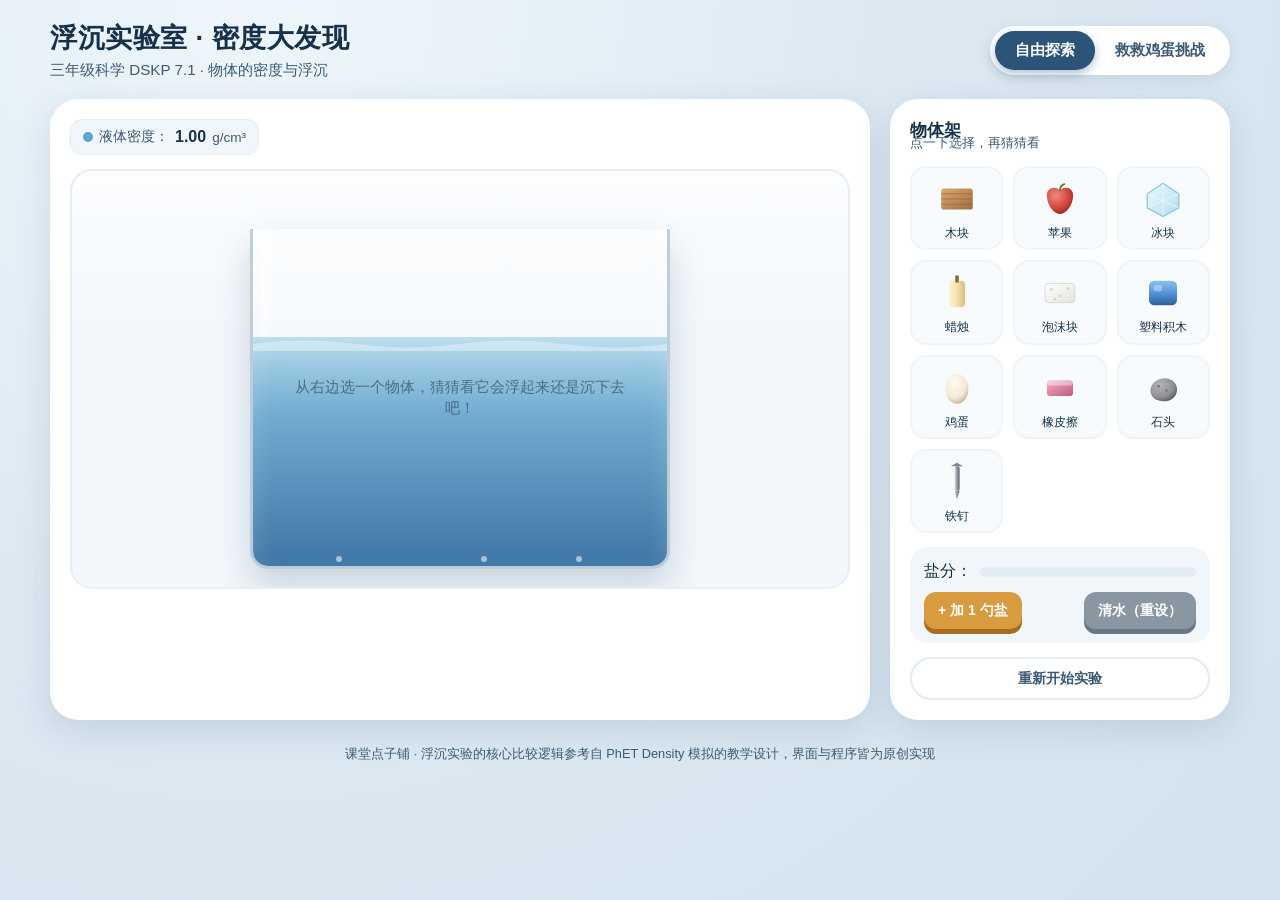
==== index.html @ 1b983441 "初版：浮沉实验室 · 三年级科学密度 DSKP 7.1" ====
<!DOCTYPE html>
<html lang="zh">
<head>
<meta charset="UTF-8" />
<meta name="viewport" content="width=device-width, initial-scale=1.0" />
<title>浮沉实验室 · 三年级科学</title>
<style>
  :root {
    --ink: #16324a;
    --ink-soft: #3d5a75;
    --paper: #f5f8fb;
    --card: #ffffff;
    --accent: #2c5478;
    --accent-deep: #1a3550;
    --gold: #d99b3f;
    --gold-deep: #a86c1f;
    --float-green: #2f9e6b;
    --float-green-deep: #1c7a4f;
    --sink-red: #c85a4a;
    --sink-red-deep: #9c3f32;
  }
  * { box-sizing: border-box; }
  html, body { margin: 0; padding: 0; }
  body {
    font-family: 'PingFang SC', 'Microsoft YaHei', 'Noto Sans SC', sans-serif;
    background: radial-gradient(circle at 20% 0%, #eef6fb 0%, #dde9f2 45%, #d2e2ee 100%);
    color: var(--ink);
    min-height: 100vh;
    padding: 20px 16px 60px;
  }
  .wrap { max-width: 1180px; margin: 0 auto; }

  /* ---------- Header ---------- */
  header {
    display: flex;
    align-items: center;
    justify-content: space-between;
    flex-wrap: wrap;
    gap: 12px;
    margin-bottom: 18px;
  }
  .title-block h1 {
    margin: 0;
    font-size: 1.7rem;
    letter-spacing: 0.5px;
  }
  .title-block p {
    margin: 4px 0 0;
    color: var(--ink-soft);
    font-size: 0.95rem;
  }
  .mode-toggle {
    display: flex;
    background: #fff;
    border-radius: 999px;
    padding: 5px;
    box-shadow: 0 4px 14px rgba(30,58,95,0.10);
  }
  .mode-btn {
    border: none;
    background: transparent;
    padding: 9px 20px;
    border-radius: 999px;
    font-size: 0.95rem;
    font-weight: 600;
    color: var(--ink-soft);
    cursor: pointer;
    transition: background .2s, color .2s;
    white-space: nowrap;
  }
  .mode-btn.active {
    background: var(--accent);
    color: #fff;
    box-shadow: 0 4px 10px rgba(44,84,120,0.35);
  }

  /* ---------- Layout ---------- */
  .stage {
    display: grid;
    grid-template-columns: 1fr 340px;
    gap: 20px;
  }
  @media (max-width: 900px) {
    .stage { grid-template-columns: 1fr; }
  }

  .panel {
    background: var(--card);
    border-radius: 28px;
    box-shadow: 0 10px 34px rgba(30,58,95,0.13);
    padding: 20px;
  }

  /* ---------- Tank ---------- */
  .tank-panel { display: flex; flex-direction: column; gap: 14px; }
  .tank-stats {
    display: flex;
    gap: 10px;
    flex-wrap: wrap;
    font-size: 0.85rem;
  }
  .stat-chip {
    background: #f1f6fa;
    border: 1px solid #e2ecf3;
    border-radius: 12px;
    padding: 8px 12px;
    display: flex;
    align-items: center;
    gap: 6px;
    color: var(--ink-soft);
  }
  .stat-chip b { color: var(--ink); font-size: 1rem; }
  .stat-chip .dot { width: 10px; height: 10px; border-radius: 50%; flex-shrink: 0; }

  .tank-stage {
    position: relative;
    height: 420px;
    border-radius: 22px;
    overflow: hidden;
    background: linear-gradient(180deg, #fbfdff 0%, #f2f7fb 38%, #f2f7fb 100%);
    border: 2px solid #e7eef4;
  }

  /* glass tank container */
  .tank {
    position: absolute;
    left: 50%;
    bottom: 18px;
    transform: translateX(-50%);
    width: 78%;
    max-width: 420px;
    height: 340px;
    border-radius: 0 0 18px 18px;
    border: 3px solid rgba(140,170,195,0.55);
    border-top: none;
    background: linear-gradient(180deg, rgba(255,255,255,0.35) 0%, rgba(255,255,255,0.08) 100%);
    box-shadow:
      inset 0 0 30px rgba(255,255,255,0.5),
      0 18px 34px rgba(30,58,95,0.18);
    overflow: hidden;
  }
  .tank::before {
    /* glass edge highlight */
    content: '';
    position: absolute;
    top: 0; left: 8px;
    width: 10px; height: 100%;
    background: linear-gradient(180deg, rgba(255,255,255,0.9), rgba(255,255,255,0.1));
    border-radius: 6px;
    opacity: 0.6;
  }

  .water {
    position: absolute;
    left: 0; right: 0; bottom: 0;
    height: 68%;
    background: linear-gradient(180deg,
      rgba(120,190,220,0.55) 0%,
      rgba(60,140,190,0.72) 35%,
      rgba(30,95,150,0.85) 100%);
    transition: height .6s cubic-bezier(.34,1.2,.4,1), background 1s ease;
    box-shadow: inset 0 12px 24px rgba(255,255,255,0.18);
  }
  .water.salty {
    background: linear-gradient(180deg,
      rgba(150,205,225,0.62) 0%,
      rgba(90,160,195,0.78) 35%,
      rgba(55,120,165,0.9) 100%);
  }
  .water-surface {
    position: absolute;
    top: 0; left: 0; right: 0;
    height: 14px;
    overflow: visible;
  }
  .wave-svg { width: 200%; height: 100%; animation: wave-scroll 3.5s linear infinite; }
  @keyframes wave-scroll { from { transform: translateX(0); } to { transform: translateX(-50%); } }

  .salt-crystals {
    position: absolute;
    inset: 0;
    pointer-events: none;
    background-image: radial-gradient(circle, rgba(255,255,255,0.9) 1px, transparent 1.4px);
    background-size: 14px 14px;
    opacity: 0;
    transition: opacity .6s ease;
  }
  .water.salty .salt-crystals { opacity: 0.35; }

  .ripple {
    position: absolute;
    border: 2px solid rgba(255,255,255,0.75);
    border-radius: 50%;
    pointer-events: none;
    transform: translate(-50%, -50%);
    animation: ripple-grow 0.9s ease-out forwards;
  }
  @keyframes ripple-grow {
    from { width: 0; height: 0; opacity: 0.9; }
    to { width: 160px; height: 44px; opacity: 0; }
  }
  .droplet {
    position: absolute;
    width: 6px; height: 6px;
    border-radius: 50%;
    background: rgba(150,205,230,0.9);
    pointer-events: none;
    animation: droplet-fly .55s ease-out forwards;
  }
  @keyframes droplet-fly {
    to { transform: translate(var(--dx), var(--dy)); opacity: 0; }
  }

  .bubble {
    position: absolute;
    bottom: 4px;
    width: 6px; height: 6px;
    border-radius: 50%;
    background: rgba(255,255,255,0.55);
    animation: bubble-rise 2.4s ease-in infinite;
  }
  @keyframes bubble-rise {
    0% { transform: translateY(0) scale(0.6); opacity: 0; }
    15% { opacity: 0.8; }
    100% { transform: translateY(-220px) scale(1.1); opacity: 0; }
  }

  /* floating object in the tank */
  .specimen {
    position: absolute;
    left: 50%;
    width: 58px;
    height: 58px;
    transform: translate(-50%, -140%);
    transition: top 1s cubic-bezier(.32,.9,.34,1.28), transform .6s ease;
    filter: drop-shadow(0 6px 8px rgba(0,0,0,0.25));
  }
  .specimen.settled-float { animation: bob 2.6s ease-in-out infinite; }
  .specimen.settled-sink { animation: none; }
  @keyframes bob { 0%,100% { margin-top: 0; } 50% { margin-top: -6px; } }

  .empty-hint {
    position: absolute;
    inset: 0;
    display: flex;
    align-items: center;
    justify-content: center;
    color: var(--ink-soft);
    font-size: 0.95rem;
    text-align: center;
    padding: 0 30px;
    opacity: 0.8;
  }

  /* result banner */
  .result-banner {
    display: none;
    border-radius: 18px;
    padding: 14px 18px;
    gap: 14px;
    align-items: center;
    font-size: 0.95rem;
    animation: pop-in .35s ease;
  }
  .result-banner.show { display: flex; }
  @keyframes pop-in { from { opacity: 0; transform: translateY(8px); } to { opacity: 1; transform: translateY(0); } }
  .result-banner.float { background: #eafaf1; border: 2px solid #bfe9d3; }
  .result-banner.sink { background: #fdeeec; border: 2px solid #f3cec8; }
  .result-icon { font-size: 1.6rem; flex-shrink: 0; }
  .result-text b { display: block; font-size: 1.05rem; margin-bottom: 2px; }
  .density-compare {
    display: flex;
    align-items: center;
    gap: 8px;
    margin-top: 6px;
    font-size: 0.85rem;
    color: var(--ink-soft);
  }
  .compare-bar {
    position: relative;
    flex: 1;
    height: 10px;
    background: #e7eef4;
    border-radius: 6px;
    overflow: hidden;
  }
  .compare-bar .fill-liquid {
    position: absolute; left: 0; top: 0; bottom: 0;
    background: #7fc4e0;
    border-radius: 6px;
  }
  .compare-bar .marker {
    position: absolute; top: -3px; width: 3px; height: 16px;
    background: var(--ink); border-radius: 2px;
  }

  /* ---------- Shelf ---------- */
  .shelf-panel { display: flex; flex-direction: column; gap: 14px; }
  .shelf-title { font-weight: 700; font-size: 1.05rem; }
  .shelf-sub { font-size: 0.82rem; color: var(--ink-soft); margin-top: -8px; }
  .shelf-grid {
    display: grid;
    grid-template-columns: repeat(3, 1fr);
    gap: 10px;
  }
  .shelf-item {
    background: #f7fbfd;
    border: 2px solid #eef4f8;
    border-radius: 16px;
    padding: 10px 6px 8px;
    display: flex;
    flex-direction: column;
    align-items: center;
    gap: 6px;
    cursor: pointer;
    transition: box-shadow .15s, transform .15s, border-color .15s;
  }
  .shelf-item:hover { box-shadow: 0 6px 16px rgba(30,58,95,0.14); transform: translateY(-2px); }
  .shelf-item.selected { border-color: var(--accent); background: #eaf2f8; box-shadow: 0 0 0 3px rgba(44,84,120,0.15); }
  .shelf-item.used { opacity: 0.45; }
  .shelf-icon { width: 42px; height: 42px; }
  .shelf-name { font-size: 0.78rem; text-align: center; line-height: 1.15; }

  .predict-box {
    background: #fff8e8;
    border: 2px solid #f4e2b8;
    border-radius: 18px;
    padding: 14px;
    display: none;
    flex-direction: column;
    gap: 10px;
  }
  .predict-box.show { display: flex; }
  .predict-box .q { font-size: 0.92rem; font-weight: 600; }
  .predict-choices { display: flex; gap: 8px; }
  .choice-btn {
    flex: 1;
    border: none;
    border-radius: 14px;
    padding: 10px 0;
    font-size: 0.95rem;
    font-weight: 700;
    color: #fff;
    cursor: pointer;
    box-shadow: 0 5px 0 rgba(0,0,0,0.15);
  }
  .choice-btn:active { transform: translateY(4px); box-shadow: none; }
  .choice-btn.float-choice { background: var(--float-green); }
  .choice-btn.sink-choice { background: var(--sink-red); }
  .choice-btn.chosen { outline: 3px solid #16324a55; }
  .drop-btn {
    border: none;
    background: var(--accent);
    color: #fff;
    border-radius: 999px;
    padding: 12px 0;
    font-size: 1rem;
    font-weight: 700;
    cursor: pointer;
    box-shadow: 0 6px 0 var(--accent-deep);
  }
  .drop-btn:active { transform: translateY(4px); box-shadow: none; }
  .drop-btn:disabled { background: #b9c6d1; box-shadow: 0 6px 0 #97a5b1; cursor: not-allowed; }

  /* salt control */
  .salt-box {
    background: #f1f6fa;
    border-radius: 18px;
    padding: 14px;
    display: flex;
    flex-direction: column;
    gap: 10px;
  }
  .salt-row { display: flex; align-items: center; justify-content: space-between; gap: 8px; }
  .salt-btn {
    border: none;
    background: var(--gold);
    color: #fff;
    border-radius: 12px;
    padding: 9px 14px;
    font-size: 0.88rem;
    font-weight: 700;
    cursor: pointer;
    box-shadow: 0 5px 0 var(--gold-deep);
    white-space: nowrap;
  }
  .salt-btn:active { transform: translateY(4px); box-shadow: none; }
  .salt-btn.reset-salt { background: #8a97a3; box-shadow: 0 5px 0 #6b7883; }
  .salt-meter { flex: 1; height: 10px; background: #e2ecf3; border-radius: 6px; overflow: hidden; }
  .salt-meter-fill { height: 100%; background: linear-gradient(90deg, #d99b3f, #a86c1f); border-radius: 6px; transition: width .4s ease; width: 0%; }

  .reset-all-btn {
    border: none;
    background: #fff;
    border: 2px solid #e2ecf3;
    color: var(--ink-soft);
    border-radius: 999px;
    padding: 10px 0;
    font-size: 0.9rem;
    font-weight: 600;
    cursor: pointer;
  }
  .reset-all-btn:hover { border-color: var(--accent); color: var(--accent); }

  /* ---------- Challenge mode ---------- */
  .challenge-box {
    display: none;
    background: #eef4fb;
    border: 2px solid #d8e6f2;
    border-radius: 18px;
    padding: 14px;
    font-size: 0.9rem;
    color: var(--ink-soft);
    line-height: 1.6;
  }
  .challenge-box.show { display: block; }
  .challenge-box b { color: var(--ink); }
  .challenge-progress { margin-top: 8px; font-weight: 700; color: var(--accent); }

  footer { text-align: center; margin-top: 26px; color: var(--ink-soft); font-size: 0.8rem; }
</style>
</head>
<body>
<div class="wrap">
  <header>
    <div class="title-block">
      <h1>浮沉实验室 · 密度大发现</h1>
      <p>三年级科学 DSKP 7.1 · 物体的密度与浮沉</p>
    </div>
    <div class="mode-toggle">
      <button class="mode-btn active" data-mode="explore">自由探索</button>
      <button class="mode-btn" data-mode="challenge">救救鸡蛋挑战</button>
    </div>
  </header>

  <div class="stage">
    <!-- TANK -->
    <div class="panel tank-panel">
      <div class="tank-stats">
        <div class="stat-chip"><span class="dot" style="background:#5aa7cf"></span>液体密度：<b id="liquidDensityLabel">1.00</b> g/cm³</div>
        <div class="stat-chip" id="objectDensityChip" style="display:none">物体密度：<b id="objectDensityLabel">-</b> g/cm³</div>
      </div>

      <div class="tank-stage">
        <div class="tank">
          <div class="water" id="water">
            <div class="salt-crystals"></div>
            <div class="water-surface">
              <svg class="wave-svg" viewBox="0 0 200 14" preserveAspectRatio="none">
                <path d="M0 7 Q 12.5 0 25 7 T 50 7 T 75 7 T 100 7 T 125 7 T 150 7 T 175 7 T 200 7 V14 H0 Z" fill="rgba(255,255,255,0.35)"/>
              </svg>
            </div>
            <div class="bubble" style="left:20%; animation-delay:0s"></div>
            <div class="bubble" style="left:55%; animation-delay:0.9s"></div>
            <div class="bubble" style="left:78%; animation-delay:1.7s"></div>
          </div>
          <div class="empty-hint" id="emptyHint">从右边选一个物体，猜猜看它会浮起来还是沉下去吧！</div>
        </div>
      </div>

      <div class="result-banner" id="resultBanner">
        <div class="result-icon" id="resultIcon">•</div>
        <div class="result-text" style="flex:1">
          <b id="resultTitle"></b>
          <span id="resultDesc"></span>
          <div class="density-compare">
            <span>轻</span>
            <div class="compare-bar">
              <div class="fill-liquid" id="compareLiquidFill"></div>
              <div class="marker" id="compareObjectMarker"></div>
            </div>
            <span>重</span>
          </div>
        </div>
      </div>

      <div class="challenge-box" id="challengeBox">
        <b>挑战任务：</b>新鲜的鸡蛋放进清水里会沉下去（鸡蛋密度比水大）。你能不能只靠加盐，让鸡蛋浮起来？
        <div class="challenge-progress" id="challengeProgress">已加盐：0 勺</div>
      </div>
    </div>

    <!-- SHELF -->
    <div class="panel shelf-panel">
      <div>
        <div class="shelf-title">物体架</div>
        <div class="shelf-sub">点一下选择，再猜猜看</div>
      </div>
      <div class="shelf-grid" id="shelfGrid"></div>

      <div class="predict-box" id="predictBox">
        <div class="q">你猜「<span id="predictName"></span>」放进水里会怎样？</div>
        <div class="predict-choices">
          <button class="choice-btn float-choice" data-guess="float">会浮起来</button>
          <button class="choice-btn sink-choice" data-guess="sink">会沉下去</button>
        </div>
        <button class="drop-btn" id="dropBtn" disabled>丢进水里看看！</button>
      </div>

      <div class="salt-box">
        <div class="salt-row">
          <span>盐分：</span>
          <div class="salt-meter"><div class="salt-meter-fill" id="saltMeterFill"></div></div>
        </div>
        <div class="salt-row">
          <button class="salt-btn" id="addSaltBtn">+ 加 1 勺盐</button>
          <button class="salt-btn reset-salt" id="resetSaltBtn">清水（重设）</button>
        </div>
      </div>

      <button class="reset-all-btn" id="resetAllBtn">重新开始实验</button>
    </div>
  </div>

  <footer>课堂点子铺 · 浮沉实验的核心比较逻辑参考自 PhET Density 模拟的教学设计，界面与程序皆为原创实现</footer>
</div>

<script src="app.js"></script>
</body>
</html>
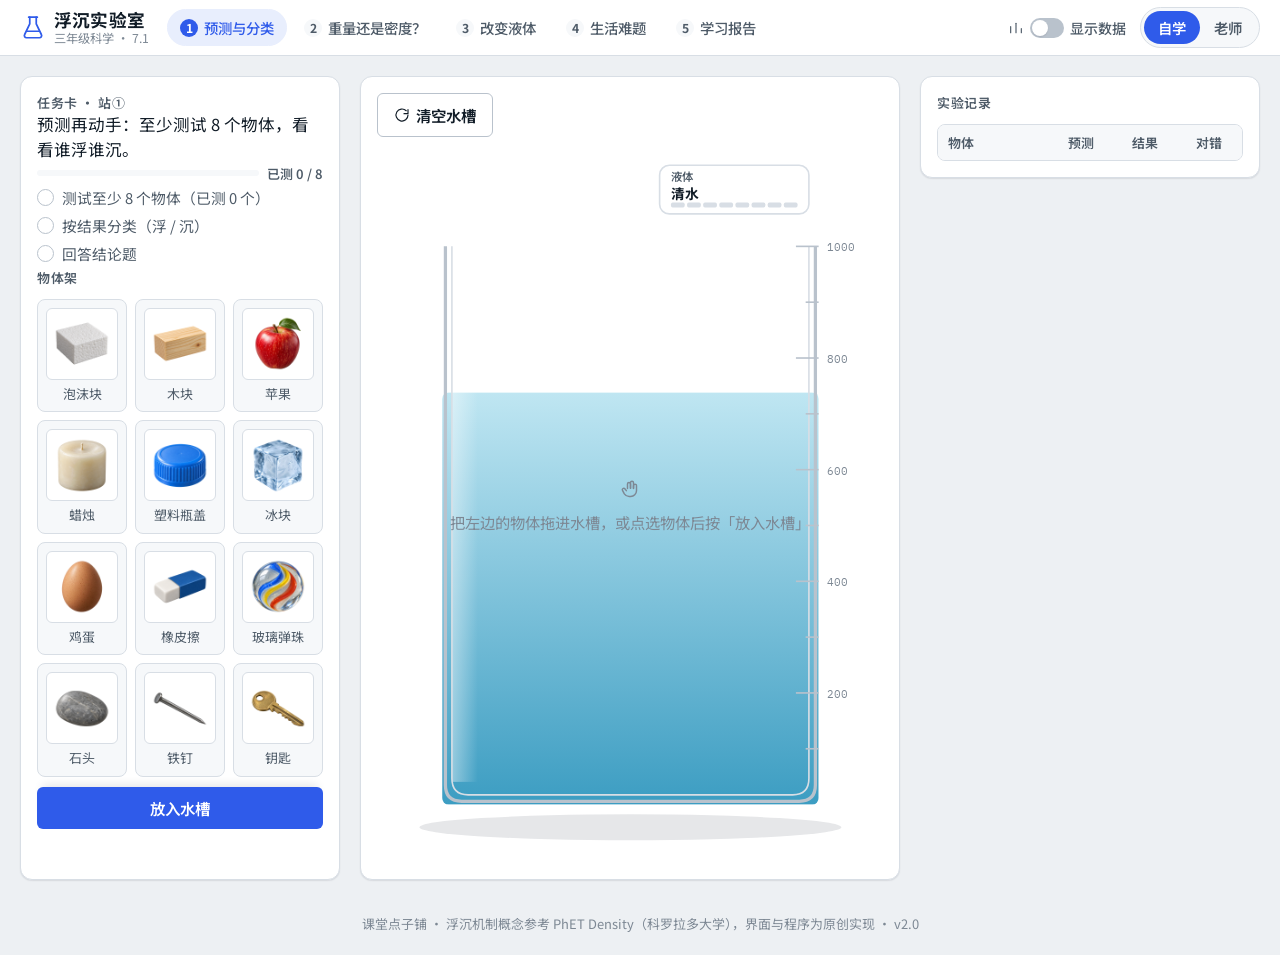
==== commit 982d669f: "v2.0：浮沉实验室重做为专业科学模拟 - 四个实验站对应 DSKP 7.1.1–7.1.4 + 学习报告 - 自学／老师（投影）双模式，数值密度默认隐藏 - SVG 烧杯水槽 + 半物理浮力，浸水比" ====
--- a/index.html
+++ b/index.html
@@ -3,518 +3,65 @@
 <head>
 <meta charset="UTF-8" />
 <meta name="viewport" content="width=device-width, initial-scale=1.0" />
-<title>浮沉实验室 · 三年级科学</title>
-<style>
-  :root {
-    --ink: #16324a;
-    --ink-soft: #3d5a75;
-    --paper: #f5f8fb;
-    --card: #ffffff;
-    --accent: #2c5478;
-    --accent-deep: #1a3550;
-    --gold: #d99b3f;
-    --gold-deep: #a86c1f;
-    --float-green: #2f9e6b;
-    --float-green-deep: #1c7a4f;
-    --sink-red: #c85a4a;
-    --sink-red-deep: #9c3f32;
-  }
-  * { box-sizing: border-box; }
-  html, body { margin: 0; padding: 0; }
-  body {
-    font-family: 'PingFang SC', 'Microsoft YaHei', 'Noto Sans SC', sans-serif;
-    background: radial-gradient(circle at 20% 0%, #eef6fb 0%, #dde9f2 45%, #d2e2ee 100%);
-    color: var(--ink);
-    min-height: 100vh;
-    padding: 20px 16px 60px;
-  }
-  .wrap { max-width: 1180px; margin: 0 auto; }
-
-  /* ---------- Header ---------- */
-  header {
-    display: flex;
-    align-items: center;
-    justify-content: space-between;
-    flex-wrap: wrap;
-    gap: 12px;
-    margin-bottom: 18px;
-  }
-  .title-block h1 {
-    margin: 0;
-    font-size: 1.7rem;
-    letter-spacing: 0.5px;
-  }
-  .title-block p {
-    margin: 4px 0 0;
-    color: var(--ink-soft);
-    font-size: 0.95rem;
-  }
-  .mode-toggle {
-    display: flex;
-    background: #fff;
-    border-radius: 999px;
-    padding: 5px;
-    box-shadow: 0 4px 14px rgba(30,58,95,0.10);
-  }
-  .mode-btn {
-    border: none;
-    background: transparent;
-    padding: 9px 20px;
-    border-radius: 999px;
-    font-size: 0.95rem;
-    font-weight: 600;
-    color: var(--ink-soft);
-    cursor: pointer;
-    transition: background .2s, color .2s;
-    white-space: nowrap;
-  }
-  .mode-btn.active {
-    background: var(--accent);
-    color: #fff;
-    box-shadow: 0 4px 10px rgba(44,84,120,0.35);
-  }
-
-  /* ---------- Layout ---------- */
-  .stage {
-    display: grid;
-    grid-template-columns: 1fr 340px;
-    gap: 20px;
-  }
-  @media (max-width: 900px) {
-    .stage { grid-template-columns: 1fr; }
-  }
-
-  .panel {
-    background: var(--card);
-    border-radius: 28px;
-    box-shadow: 0 10px 34px rgba(30,58,95,0.13);
-    padding: 20px;
-  }
-
-  /* ---------- Tank ---------- */
-  .tank-panel { display: flex; flex-direction: column; gap: 14px; }
-  .tank-stats {
-    display: flex;
-    gap: 10px;
-    flex-wrap: wrap;
-    font-size: 0.85rem;
-  }
-  .stat-chip {
-    background: #f1f6fa;
-    border: 1px solid #e2ecf3;
-    border-radius: 12px;
-    padding: 8px 12px;
-    display: flex;
-    align-items: center;
-    gap: 6px;
-    color: var(--ink-soft);
-  }
-  .stat-chip b { color: var(--ink); font-size: 1rem; }
-  .stat-chip .dot { width: 10px; height: 10px; border-radius: 50%; flex-shrink: 0; }
-
-  .tank-stage {
-    position: relative;
-    height: 420px;
-    border-radius: 22px;
-    overflow: hidden;
-    background: linear-gradient(180deg, #fbfdff 0%, #f2f7fb 38%, #f2f7fb 100%);
-    border: 2px solid #e7eef4;
-  }
-
-  /* glass tank container */
-  .tank {
-    position: absolute;
-    left: 50%;
-    bottom: 18px;
-    transform: translateX(-50%);
-    width: 78%;
-    max-width: 420px;
-    height: 340px;
-    border-radius: 0 0 18px 18px;
-    border: 3px solid rgba(140,170,195,0.55);
-    border-top: none;
-    background: linear-gradient(180deg, rgba(255,255,255,0.35) 0%, rgba(255,255,255,0.08) 100%);
-    box-shadow:
-      inset 0 0 30px rgba(255,255,255,0.5),
-      0 18px 34px rgba(30,58,95,0.18);
-    overflow: hidden;
-  }
-  .tank::before {
-    /* glass edge highlight */
-    content: '';
-    position: absolute;
-    top: 0; left: 8px;
-    width: 10px; height: 100%;
-    background: linear-gradient(180deg, rgba(255,255,255,0.9), rgba(255,255,255,0.1));
-    border-radius: 6px;
-    opacity: 0.6;
-  }
-
-  .water {
-    position: absolute;
-    left: 0; right: 0; bottom: 0;
-    height: 68%;
-    background: linear-gradient(180deg,
-      rgba(120,190,220,0.55) 0%,
-      rgba(60,140,190,0.72) 35%,
-      rgba(30,95,150,0.85) 100%);
-    transition: height .6s cubic-bezier(.34,1.2,.4,1), background 1s ease;
-    box-shadow: inset 0 12px 24px rgba(255,255,255,0.18);
-  }
-  .water.salty {
-    background: linear-gradient(180deg,
-      rgba(150,205,225,0.62) 0%,
-      rgba(90,160,195,0.78) 35%,
-      rgba(55,120,165,0.9) 100%);
-  }
-  .water-surface {
-    position: absolute;
-    top: 0; left: 0; right: 0;
-    height: 14px;
-    overflow: visible;
-  }
-  .wave-svg { width: 200%; height: 100%; animation: wave-scroll 3.5s linear infinite; }
-  @keyframes wave-scroll { from { transform: translateX(0); } to { transform: translateX(-50%); } }
-
-  .salt-crystals {
-    position: absolute;
-    inset: 0;
-    pointer-events: none;
-    background-image: radial-gradient(circle, rgba(255,255,255,0.9) 1px, transparent 1.4px);
-    background-size: 14px 14px;
-    opacity: 0;
-    transition: opacity .6s ease;
-  }
-  .water.salty .salt-crystals { opacity: 0.35; }
-
-  .ripple {
-    position: absolute;
-    border: 2px solid rgba(255,255,255,0.75);
-    border-radius: 50%;
-    pointer-events: none;
-    transform: translate(-50%, -50%);
-    animation: ripple-grow 0.9s ease-out forwards;
-  }
-  @keyframes ripple-grow {
-    from { width: 0; height: 0; opacity: 0.9; }
-    to { width: 160px; height: 44px; opacity: 0; }
-  }
-  .droplet {
-    position: absolute;
-    width: 6px; height: 6px;
-    border-radius: 50%;
-    background: rgba(150,205,230,0.9);
-    pointer-events: none;
-    animation: droplet-fly .55s ease-out forwards;
-  }
-  @keyframes droplet-fly {
-    to { transform: translate(var(--dx), var(--dy)); opacity: 0; }
-  }
-
-  .bubble {
-    position: absolute;
-    bottom: 4px;
-    width: 6px; height: 6px;
-    border-radius: 50%;
-    background: rgba(255,255,255,0.55);
-    animation: bubble-rise 2.4s ease-in infinite;
-  }
-  @keyframes bubble-rise {
-    0% { transform: translateY(0) scale(0.6); opacity: 0; }
-    15% { opacity: 0.8; }
-    100% { transform: translateY(-220px) scale(1.1); opacity: 0; }
-  }
-
-  /* floating object in the tank */
-  .specimen {
-    position: absolute;
-    left: 50%;
-    width: 58px;
-    height: 58px;
-    transform: translate(-50%, -140%);
-    transition: top 1s cubic-bezier(.32,.9,.34,1.28), transform .6s ease;
-    filter: drop-shadow(0 6px 8px rgba(0,0,0,0.25));
-  }
-  .specimen.settled-float { animation: bob 2.6s ease-in-out infinite; }
-  .specimen.settled-sink { animation: none; }
-  @keyframes bob { 0%,100% { margin-top: 0; } 50% { margin-top: -6px; } }
-
-  .empty-hint {
-    position: absolute;
-    inset: 0;
-    display: flex;
-    align-items: center;
-    justify-content: center;
-    color: var(--ink-soft);
-    font-size: 0.95rem;
-    text-align: center;
-    padding: 0 30px;
-    opacity: 0.8;
-  }
-
-  /* result banner */
-  .result-banner {
-    display: none;
-    border-radius: 18px;
-    padding: 14px 18px;
-    gap: 14px;
-    align-items: center;
-    font-size: 0.95rem;
-    animation: pop-in .35s ease;
-  }
-  .result-banner.show { display: flex; }
-  @keyframes pop-in { from { opacity: 0; transform: translateY(8px); } to { opacity: 1; transform: translateY(0); } }
-  .result-banner.float { background: #eafaf1; border: 2px solid #bfe9d3; }
-  .result-banner.sink { background: #fdeeec; border: 2px solid #f3cec8; }
-  .result-icon { font-size: 1.6rem; flex-shrink: 0; }
-  .result-text b { display: block; font-size: 1.05rem; margin-bottom: 2px; }
-  .density-compare {
-    display: flex;
-    align-items: center;
-    gap: 8px;
-    margin-top: 6px;
-    font-size: 0.85rem;
-    color: var(--ink-soft);
-  }
-  .compare-bar {
-    position: relative;
-    flex: 1;
-    height: 10px;
-    background: #e7eef4;
-    border-radius: 6px;
-    overflow: hidden;
-  }
-  .compare-bar .fill-liquid {
-    position: absolute; left: 0; top: 0; bottom: 0;
-    background: #7fc4e0;
-    border-radius: 6px;
-  }
-  .compare-bar .marker {
-    position: absolute; top: -3px; width: 3px; height: 16px;
-    background: var(--ink); border-radius: 2px;
-  }
-
-  /* ---------- Shelf ---------- */
-  .shelf-panel { display: flex; flex-direction: column; gap: 14px; }
-  .shelf-title { font-weight: 700; font-size: 1.05rem; }
-  .shelf-sub { font-size: 0.82rem; color: var(--ink-soft); margin-top: -8px; }
-  .shelf-grid {
-    display: grid;
-    grid-template-columns: repeat(3, 1fr);
-    gap: 10px;
-  }
-  .shelf-item {
-    background: #f7fbfd;
-    border: 2px solid #eef4f8;
-    border-radius: 16px;
-    padding: 10px 6px 8px;
-    display: flex;
-    flex-direction: column;
-    align-items: center;
-    gap: 6px;
-    cursor: pointer;
-    transition: box-shadow .15s, transform .15s, border-color .15s;
-  }
-  .shelf-item:hover { box-shadow: 0 6px 16px rgba(30,58,95,0.14); transform: translateY(-2px); }
-  .shelf-item.selected { border-color: var(--accent); background: #eaf2f8; box-shadow: 0 0 0 3px rgba(44,84,120,0.15); }
-  .shelf-item.used { opacity: 0.45; }
-  .shelf-icon { width: 42px; height: 42px; }
-  .shelf-name { font-size: 0.78rem; text-align: center; line-height: 1.15; }
-
-  .predict-box {
-    background: #fff8e8;
-    border: 2px solid #f4e2b8;
-    border-radius: 18px;
-    padding: 14px;
-    display: none;
-    flex-direction: column;
-    gap: 10px;
-  }
-  .predict-box.show { display: flex; }
-  .predict-box .q { font-size: 0.92rem; font-weight: 600; }
-  .predict-choices { display: flex; gap: 8px; }
-  .choice-btn {
-    flex: 1;
-    border: none;
-    border-radius: 14px;
-    padding: 10px 0;
-    font-size: 0.95rem;
-    font-weight: 700;
-    color: #fff;
-    cursor: pointer;
-    box-shadow: 0 5px 0 rgba(0,0,0,0.15);
-  }
-  .choice-btn:active { transform: translateY(4px); box-shadow: none; }
-  .choice-btn.float-choice { background: var(--float-green); }
-  .choice-btn.sink-choice { background: var(--sink-red); }
-  .choice-btn.chosen { outline: 3px solid #16324a55; }
-  .drop-btn {
-    border: none;
-    background: var(--accent);
-    color: #fff;
-    border-radius: 999px;
-    padding: 12px 0;
-    font-size: 1rem;
-    font-weight: 700;
-    cursor: pointer;
-    box-shadow: 0 6px 0 var(--accent-deep);
-  }
-  .drop-btn:active { transform: translateY(4px); box-shadow: none; }
-  .drop-btn:disabled { background: #b9c6d1; box-shadow: 0 6px 0 #97a5b1; cursor: not-allowed; }
-
-  /* salt control */
-  .salt-box {
-    background: #f1f6fa;
-    border-radius: 18px;
-    padding: 14px;
-    display: flex;
-    flex-direction: column;
-    gap: 10px;
-  }
-  .salt-row { display: flex; align-items: center; justify-content: space-between; gap: 8px; }
-  .salt-btn {
-    border: none;
-    background: var(--gold);
-    color: #fff;
-    border-radius: 12px;
-    padding: 9px 14px;
-    font-size: 0.88rem;
-    font-weight: 700;
-    cursor: pointer;
-    box-shadow: 0 5px 0 var(--gold-deep);
-    white-space: nowrap;
-  }
-  .salt-btn:active { transform: translateY(4px); box-shadow: none; }
-  .salt-btn.reset-salt { background: #8a97a3; box-shadow: 0 5px 0 #6b7883; }
-  .salt-meter { flex: 1; height: 10px; background: #e2ecf3; border-radius: 6px; overflow: hidden; }
-  .salt-meter-fill { height: 100%; background: linear-gradient(90deg, #d99b3f, #a86c1f); border-radius: 6px; transition: width .4s ease; width: 0%; }
-
-  .reset-all-btn {
-    border: none;
-    background: #fff;
-    border: 2px solid #e2ecf3;
-    color: var(--ink-soft);
-    border-radius: 999px;
-    padding: 10px 0;
-    font-size: 0.9rem;
-    font-weight: 600;
-    cursor: pointer;
-  }
-  .reset-all-btn:hover { border-color: var(--accent); color: var(--accent); }
-
-  /* ---------- Challenge mode ---------- */
-  .challenge-box {
-    display: none;
-    background: #eef4fb;
-    border: 2px solid #d8e6f2;
-    border-radius: 18px;
-    padding: 14px;
-    font-size: 0.9rem;
-    color: var(--ink-soft);
-    line-height: 1.6;
-  }
-  .challenge-box.show { display: block; }
-  .challenge-box b { color: var(--ink); }
-  .challenge-progress { margin-top: 8px; font-weight: 700; color: var(--accent); }
-
-  footer { text-align: center; margin-top: 26px; color: var(--ink-soft); font-size: 0.8rem; }
-</style>
+<title>浮沉实验室</title>
+<meta name="description" content="三年级科学 DSKP 7.1 · 浮沉与密度互动实验室" />
+<link rel="icon" href="data:image/svg+xml,%3Csvg xmlns='http://www.w3.org/2000/svg' viewBox='0 0 24 24'%3E%3Cpath fill='%232F5BEA' d='M9 2v6.3L4.3 18a2 2 0 0 0 1.8 3h11.8a2 2 0 0 0 1.8-3L15 8.3V2' fill='none' stroke='%232F5BEA' stroke-width='1.8'/%3E%3Cpath d='M8 2h8' fill='none' stroke='%232F5BEA' stroke-width='1.8' stroke-linecap='round'/%3E%3Cpath d='M6 15h12v5.5a1 1 0 0 1-1 1H7a1 1 0 0 1-1-1Z' fill='%233C9DC2'/%3E%3C/svg%3E" />
+<link rel="preconnect" href="https://fonts.googleapis.com">
+<link rel="preconnect" href="https://fonts.gstatic.com" crossorigin>
+<link href="https://fonts.googleapis.com/css2?family=IBM+Plex+Mono:wght@500&family=Noto+Sans+SC:wght@400;500;700&display=swap" rel="stylesheet">
+<link rel="stylesheet" href="css/styles.css" />
 </head>
 <body>
-<div class="wrap">
-  <header>
-    <div class="title-block">
-      <h1>浮沉实验室 · 密度大发现</h1>
-      <p>三年级科学 DSKP 7.1 · 物体的密度与浮沉</p>
+<div id="app">
+
+  <header class="topbar">
+    <div class="topbar-brand">
+      <span class="brand-icon" aria-hidden="true">
+        <svg viewBox="0 0 24 24" width="26" height="26" fill="none" stroke="currentColor" stroke-width="1.6" stroke-linecap="round" stroke-linejoin="round">
+          <path d="M9 2v6.3L4.3 18a2 2 0 0 0 1.8 3h11.8a2 2 0 0 0 1.8-3L15 8.3V2"/>
+          <path d="M8 2h8"/>
+          <path d="M6.4 15h11.2"/>
+        </svg>
+      </span>
+      <span class="brand-text">
+        <strong>浮沉实验室</strong>
+        <small>三年级科学 · 7.1</small>
+      </span>
     </div>
-    <div class="mode-toggle">
-      <button class="mode-btn active" data-mode="explore">自由探索</button>
-      <button class="mode-btn" data-mode="challenge">救救鸡蛋挑战</button>
+
+    <nav class="topbar-steps" id="topSteps" aria-label="实验站导航"></nav>
+
+    <div class="topbar-controls">
+      <button type="button" id="dataToggle" class="toggle-switch" aria-pressed="false" aria-label="显示数据（密度数值）">
+        <span class="toggle-icon" aria-hidden="true">
+          <svg viewBox="0 0 24 24" fill="none" stroke="currentColor" stroke-width="1.75" stroke-linecap="round" stroke-linejoin="round"><path d="M4 19V10"/><path d="M12 19V5"/><path d="M20 19v-6"/></svg>
+        </span>
+        <span class="toggle-track"><span class="toggle-thumb"></span></span>
+        <span class="toggle-label">显示数据</span>
+      </button>
+      <div class="segmented" id="modeSeg" role="group" aria-label="模式切换">
+        <button type="button" class="seg-btn is-active" data-mode="self">自学</button>
+        <button type="button" class="seg-btn" data-mode="teacher">老师</button>
+      </div>
     </div>
   </header>
 
-  <div class="stage">
-    <!-- TANK -->
-    <div class="panel tank-panel">
-      <div class="tank-stats">
-        <div class="stat-chip"><span class="dot" style="background:#5aa7cf"></span>液体密度：<b id="liquidDensityLabel">1.00</b> g/cm³</div>
-        <div class="stat-chip" id="objectDensityChip" style="display:none">物体密度：<b id="objectDensityLabel">-</b> g/cm³</div>
-      </div>
+  <div class="layout">
+    <aside class="panel task-panel" id="taskPanel" aria-label="任务卡"></aside>
 
-      <div class="tank-stage">
-        <div class="tank">
-          <div class="water" id="water">
-            <div class="salt-crystals"></div>
-            <div class="water-surface">
-              <svg class="wave-svg" viewBox="0 0 200 14" preserveAspectRatio="none">
-                <path d="M0 7 Q 12.5 0 25 7 T 50 7 T 75 7 T 100 7 T 125 7 T 150 7 T 175 7 T 200 7 V14 H0 Z" fill="rgba(255,255,255,0.35)"/>
-              </svg>
-            </div>
-            <div class="bubble" style="left:20%; animation-delay:0s"></div>
-            <div class="bubble" style="left:55%; animation-delay:0.9s"></div>
-            <div class="bubble" style="left:78%; animation-delay:1.7s"></div>
-          </div>
-          <div class="empty-hint" id="emptyHint">从右边选一个物体，猜猜看它会浮起来还是沉下去吧！</div>
-        </div>
-      </div>
+    <main class="panel stage-panel">
+      <div class="tank-toolbar" id="tankToolbar"></div>
+      <div class="tank-stage" id="tankStage" aria-label="实验水槽"></div>
+    </main>
 
-      <div class="result-banner" id="resultBanner">
-        <div class="result-icon" id="resultIcon">•</div>
-        <div class="result-text" style="flex:1">
-          <b id="resultTitle"></b>
-          <span id="resultDesc"></span>
-          <div class="density-compare">
-            <span>轻</span>
-            <div class="compare-bar">
-              <div class="fill-liquid" id="compareLiquidFill"></div>
-              <div class="marker" id="compareObjectMarker"></div>
-            </div>
-            <span>重</span>
-          </div>
-        </div>
-      </div>
-
-      <div class="challenge-box" id="challengeBox">
-        <b>挑战任务：</b>新鲜的鸡蛋放进清水里会沉下去（鸡蛋密度比水大）。你能不能只靠加盐，让鸡蛋浮起来？
-        <div class="challenge-progress" id="challengeProgress">已加盐：0 勺</div>
-      </div>
-    </div>
-
-    <!-- SHELF -->
-    <div class="panel shelf-panel">
-      <div>
-        <div class="shelf-title">物体架</div>
-        <div class="shelf-sub">点一下选择，再猜猜看</div>
-      </div>
-      <div class="shelf-grid" id="shelfGrid"></div>
-
-      <div class="predict-box" id="predictBox">
-        <div class="q">你猜「<span id="predictName"></span>」放进水里会怎样？</div>
-        <div class="predict-choices">
-          <button class="choice-btn float-choice" data-guess="float">会浮起来</button>
-          <button class="choice-btn sink-choice" data-guess="sink">会沉下去</button>
-        </div>
-        <button class="drop-btn" id="dropBtn" disabled>丢进水里看看！</button>
-      </div>
-
-      <div class="salt-box">
-        <div class="salt-row">
-          <span>盐分：</span>
-          <div class="salt-meter"><div class="salt-meter-fill" id="saltMeterFill"></div></div>
-        </div>
-        <div class="salt-row">
-          <button class="salt-btn" id="addSaltBtn">+ 加 1 勺盐</button>
-          <button class="salt-btn reset-salt" id="resetSaltBtn">清水（重设）</button>
-        </div>
-      </div>
-
-      <button class="reset-all-btn" id="resetAllBtn">重新开始实验</button>
-    </div>
+    <aside class="panel record-panel" id="recordPanel" aria-label="实验记录"></aside>
   </div>
 
-  <footer>课堂点子铺 · 浮沉实验的核心比较逻辑参考自 PhET Density 模拟的教学设计，界面与程序皆为原创实现</footer>
+  <footer class="app-footer">课堂点子铺 · 浮沉机制概念参考 PhET Density（科罗拉多大学），界面与程序为原创实现 · v2.0</footer>
 </div>
 
-<script src="app.js"></script>
+<script src="js/data.js"></script>
+<script src="js/sim.js"></script>
+<script src="js/app.js"></script>
 </body>
 </html>
--- a/css/styles.css
+++ b/css/styles.css
@@ -0,0 +1,731 @@
+/* 浮沉实验室 v2.0 — 视觉系统（方向 A：专业科学模拟，浅色，投影友善） */
+
+:root {
+  --bg:        #EDF0F3;
+  --surface:   #FFFFFF;
+  --surface-2: #F6F8FA;
+  --line:      #D8DEE5;
+  --line-strong:#B9C2CC;
+  --ink:       #111C27;
+  --ink-2:     #4E5B68;
+  --ink-3:     #7D8894;
+  --primary:   #2F5BEA;
+  --primary-ink:#FFFFFF;
+  --primary-soft:#E8EEFD;
+  --float:     #16895A;
+  --float-soft: #E3F4EC;
+  --sink:      #C2502A;
+  --sink-soft:  #FBEAE3;
+  --salt:      #A77B1E;
+  --salt-soft: #F7EFDC;
+  --water-top: #BFE6F2;
+  --water-deep: #3C9DC2;
+  --glass:     rgba(255,255,255,.55);
+  --radius-lg: 12px;
+  --radius: 8px;
+  --radius-sm: 6px;
+  --shadow-1: 0 1px 2px rgba(16,24,40,.06), 0 1px 1px rgba(16,24,40,.04);
+  --shadow-2: 0 2px 4px rgba(16,24,40,.05), 0 12px 32px rgba(16,24,40,.08);
+  --shelf-icon: 72px;
+}
+
+html.teacher-mode { --shelf-icon: 88px; }
+
+* , *::before, *::after { box-sizing: border-box; }
+
+html { font-size: 18px; }
+html.teacher-mode { font-size: 20px; }
+
+html, body {
+  margin: 0; padding: 0;
+  max-width: 100%;
+  overflow-x: hidden;
+  background: var(--bg);
+}
+
+body {
+  font-family: "Noto Sans SC", "PingFang SC", "Microsoft YaHei", sans-serif;
+  color: var(--ink);
+  -webkit-font-smoothing: antialiased;
+}
+
+button { font-family: inherit; color: inherit; }
+
+:focus-visible {
+  outline: 2px solid var(--primary);
+  outline-offset: 2px;
+  border-radius: 4px;
+}
+
+#app { display: flex; flex-direction: column; min-height: 100vh; }
+
+/* ------------------------------------------------------------------ */
+/* 顶栏 */
+/* ------------------------------------------------------------------ */
+.topbar {
+  height: 56px;
+  min-height: 56px;
+  display: flex;
+  align-items: center;
+  gap: 18px;
+  padding: 0 20px;
+  background: var(--surface);
+  border-bottom: 1px solid var(--line);
+  position: sticky;
+  top: 0;
+  z-index: 40;
+}
+
+.topbar-brand { display: flex; align-items: center; gap: 8px; flex-shrink: 0; }
+.brand-icon { color: var(--primary); display: flex; }
+.brand-text { display: flex; flex-direction: column; line-height: 1.15; }
+.brand-text strong { font-size: 0.98rem; letter-spacing: .01em; }
+.brand-text small { font-size: 0.68rem; color: var(--ink-3); }
+
+.topbar-steps {
+  display: flex;
+  gap: 4px;
+  flex: 1;
+  overflow-x: auto;
+  scrollbar-width: none;
+}
+.topbar-steps::-webkit-scrollbar { display: none; }
+
+.step-btn {
+  display: flex; align-items: center; gap: 6px;
+  border: 1px solid transparent;
+  background: transparent;
+  padding: 7px 12px;
+  border-radius: 999px;
+  font-size: 0.8rem;
+  font-weight: 500;
+  color: var(--ink-2);
+  cursor: pointer;
+  white-space: nowrap;
+  transition: background .15s ease-out, color .15s ease-out, border-color .15s ease-out;
+}
+.step-btn:hover { background: var(--surface-2); }
+.step-btn.is-active { background: var(--primary-soft); color: var(--primary); border-color: var(--primary-soft); }
+.step-num {
+  width: 18px; height: 18px; border-radius: 50%;
+  background: var(--surface-2);
+  display: inline-flex; align-items: center; justify-content: center;
+  font-size: 0.68rem; font-weight: 700; color: var(--ink-2);
+  flex-shrink: 0;
+}
+.step-btn.is-active .step-num { background: var(--primary); color: var(--primary-ink); }
+.step-btn.is-done .step-num { background: var(--float-soft); color: var(--float); }
+.step-btn.is-done .step-num svg { width: 11px; height: 11px; }
+.step-text { display: none; }
+@media (min-width: 1180px) { .step-text { display: inline; } }
+/* 窄屏步骤器只显示数字省空间，但当前站至少要看得出叫什么名字。 */
+@media (max-width: 1179px) { .step-btn.is-active .step-text { display: inline; } }
+
+.topbar-controls { display: flex; align-items: center; gap: 12px; flex-shrink: 0; }
+
+.toggle-switch {
+  display: flex; align-items: center; gap: 6px;
+  border: none; background: none; cursor: pointer;
+  padding: 4px 2px;
+}
+.toggle-icon { display: flex; color: var(--ink-2); flex-shrink: 0; }
+.toggle-icon svg { width: 16px; height: 16px; }
+.toggle-track {
+  width: 34px; height: 20px; border-radius: 999px;
+  background: var(--line-strong);
+  position: relative;
+  transition: background .15s ease-out;
+  flex-shrink: 0;
+}
+.toggle-thumb {
+  position: absolute; top: 2px; left: 2px;
+  width: 16px; height: 16px; border-radius: 50%;
+  background: var(--surface);
+  box-shadow: var(--shadow-1);
+  transition: transform .15s ease-out;
+}
+.toggle-switch.is-on .toggle-track { background: var(--primary); }
+.toggle-switch.is-on .toggle-thumb { transform: translateX(14px); }
+.toggle-label { font-size: 0.78rem; color: var(--ink-2); font-weight: 500; white-space: nowrap; }
+
+.segmented {
+  display: flex; background: var(--surface-2); border-radius: 999px; padding: 3px;
+  border: 1px solid var(--line);
+}
+.seg-btn {
+  border: none; background: transparent; padding: 6px 14px; border-radius: 999px;
+  font-size: 0.8rem; font-weight: 600; color: var(--ink-2); cursor: pointer;
+  transition: background .15s ease-out, color .15s ease-out;
+}
+.seg-btn.is-active { background: var(--primary); color: var(--primary-ink); }
+
+/* 窄屏：控件区容易把步骤器挤到宽度归零，改成两行——第一行品牌+控件，
+   第二行让步骤器独占一整行（仍可横向捲动），保证站点导航永远看得到、点得到。
+   注意：这段必须放在 .topbar-steps / .toggle-label 基础规则之后——同优先级下
+   源码顺序在后的规则才会生效，放在前面会被后面的基础规则盖掉（曾经踩过）。 */
+@media (max-width: 700px) {
+  .topbar {
+    height: auto;
+    min-height: 0;
+    flex-wrap: wrap;
+    padding: 10px 16px;
+    gap: 8px 12px;
+  }
+  .topbar-steps { order: 3; flex: 0 0 100%; width: 100%; }
+  .toggle-label { display: none; }
+}
+
+/* ------------------------------------------------------------------ */
+/* 布局 */
+/* ------------------------------------------------------------------ */
+.layout {
+  flex: 1;
+  display: grid;
+  grid-template-columns: 320px 1fr 340px;
+  grid-template-areas: "task stage record";
+  gap: 20px;
+  padding: 20px;
+  align-items: start;
+}
+.task-panel { grid-area: task; }
+.stage-panel { grid-area: stage; }
+.record-panel { grid-area: record; }
+
+.layout.report-mode { grid-template-columns: 1fr; grid-template-areas: "record"; max-width: 760px; margin: 0 auto; }
+.layout.report-mode .task-panel, .layout.report-mode .stage-panel { display: none; }
+
+@media (max-width: 1179px) {
+  .layout { grid-template-columns: 300px 1fr; grid-template-areas: "task stage" "record record"; }
+}
+@media (max-width: 959px) {
+  .layout { grid-template-columns: 1fr; grid-template-areas: "task" "stage" "record"; padding: 16px; gap: 16px; }
+}
+
+.panel {
+  background: var(--surface);
+  border: 1px solid var(--line);
+  border-radius: var(--radius-lg);
+  box-shadow: var(--shadow-1);
+  padding: 16px;
+  display: flex;
+  flex-direction: column;
+  gap: 12px;
+  min-width: 0;
+}
+
+/* 桌面版实验台按视口高度定尺寸，让整个水槽（含缸底）都在首屏内可见——
+   否则 SVG 会照着列宽（1fr）等比放大，440 的高宽比在窄列里会撑得比屏幕还高。
+   56px = 顶栏，40px = .layout 上下 padding。960px 以下改回单栏堆叠版式，
+   高度交给内容自然撑开（可捲动），此规则不适用。 */
+@media (min-width: 960px) {
+  .stage-panel {
+    height: calc(100vh - 56px - 40px);
+    max-height: calc(100vh - 56px - 40px);
+  }
+  /* 左侧任务卡面板跟右侧实验台一样高，不然窄一点的视口（比如 1280x720）
+     内容会被切掉、「放入水槽」这类主要操作按钮掉到折叠线以下才看得到
+     （v2.1 修正 item 8）。面板本身不整体乱长——任务卡固定在最上面，真正
+     会撑高的是物体架，所以站①让物体架（.s1-shelf-wrap）自己内部捲动，
+     按钮用 sticky 钉在面板底部随时看得到；没有物体架结构的站（②-④）
+     退而求其次，让整个面板内部捲动兜底，至少不会把按钮挤出屏幕。 */
+  .task-panel {
+    height: calc(100vh - 56px - 40px);
+    max-height: calc(100vh - 56px - 40px);
+    overflow-y: auto;
+    scrollbar-width: thin;
+  }
+  .s1-shelf-wrap {
+    flex: 1;
+    min-height: 0;
+    display: flex;
+    flex-direction: column;
+    overflow-y: auto;
+    scrollbar-width: thin;
+    margin: 0 -4px;
+    padding: 0 4px;
+  }
+  .s1-shelf-wrap .shelf-grid { flex-shrink: 0; }
+  .s1-shelf-wrap .place-btn {
+    /* 不能在这里设 background——会盖掉 .btn-primary 自己的蓝底，
+       变成白字配白底看不见（v2.1 修正：sticky 钉底之后一度整个按钮
+       隐形）。按钮本来就是纯色实心，天然能挡住底下捲动过去的物体架
+       内容，不需要额外背景。 */
+    position: sticky;
+    bottom: 0;
+    flex-shrink: 0;
+    margin-top: 10px;
+    box-shadow: 0 -8px 10px -6px rgba(16, 24, 40, 0.12);
+  }
+}
+.task-panel::-webkit-scrollbar, .s1-shelf-wrap::-webkit-scrollbar { width: 6px; }
+.task-panel::-webkit-scrollbar-thumb, .s1-shelf-wrap::-webkit-scrollbar-thumb { background: var(--line-strong); border-radius: 3px; }
+.task-panel::-webkit-scrollbar-track, .s1-shelf-wrap::-webkit-scrollbar-track { background: transparent; }
+
+.block-title {
+  font-size: 0.72rem;
+  font-weight: 600;
+  letter-spacing: .04em;
+  color: var(--ink-2);
+  text-transform: none;
+}
+
+.task-goal { font-size: 0.92rem; line-height: 1.5; }
+.task-hint-row { display: flex; }
+.hint-block, .toolbar-warning {
+  display: flex; align-items: flex-start; gap: 8px;
+  background: var(--surface-2);
+  border: 1px solid var(--line);
+  border-radius: var(--radius);
+  padding: 10px 12px;
+  font-size: 0.82rem;
+  color: var(--ink-2);
+  line-height: 1.5;
+}
+.toolbar-warning { color: var(--sink); background: var(--sink-soft); border-color: transparent; }
+
+.task-steps { display: flex; flex-direction: column; gap: 7px; }
+.task-step { display: flex; align-items: center; gap: 8px; font-size: 0.82rem; color: var(--ink-2); }
+.task-step .step-check {
+  width: 17px; height: 17px; flex-shrink: 0;
+  border-radius: 50%; border: 1.5px solid var(--line-strong);
+  display: flex; align-items: center; justify-content: center;
+  color: transparent;
+  transition: background .15s ease-out, border-color .15s ease-out, color .15s ease-out;
+}
+.task-step .step-check svg { width: 11px; height: 11px; }
+.task-step.is-done { color: var(--ink); }
+.task-step.is-done .step-check { background: var(--float); border-color: var(--float); color: #fff; }
+
+.progress-bar-row { display: flex; align-items: center; gap: 8px; margin: 2px 0 4px; }
+.progress-bar-track { flex: 1; height: 6px; border-radius: 999px; background: var(--surface-2); overflow: hidden; }
+.progress-bar-fill { height: 100%; background: var(--primary); border-radius: 999px; transition: width .2s ease-out; }
+.progress-bar-label { font-size: 0.72rem; color: var(--ink-2); font-weight: 600; white-space: nowrap; font-variant-numeric: tabular-nums; }
+
+/* ------------------------------------------------------------------ */
+/* 物体架 / 拖拽 */
+/* ------------------------------------------------------------------ */
+.shelf-title { margin-top: 4px; }
+@media (min-width: 960px) {
+  .s1-header { flex-shrink: 0; }
+}
+.shelf-grid {
+  display: grid;
+  grid-template-columns: repeat(auto-fill, minmax(76px, 1fr));
+  gap: 8px;
+}
+@media (max-width: 959px) {
+  .shelf-grid { grid-auto-flow: column; grid-auto-columns: 84px; overflow-x: auto; grid-template-columns: none; padding-bottom: 4px; }
+}
+
+.shelf-item {
+  display: flex; flex-direction: column; align-items: center; gap: 6px;
+  background: var(--surface-2);
+  border: 1px solid var(--line);
+  border-radius: var(--radius);
+  padding: 8px 4px 10px;
+  cursor: pointer;
+  min-height: 44px;
+  touch-action: none;
+  transition: border-color .15s ease-out, background .15s ease-out;
+}
+.shelf-item:hover { border-color: var(--line-strong); }
+.shelf-item.is-selected { border-color: var(--primary); background: var(--primary-soft); }
+.shelf-item.is-used .shelf-thumb { border-color: var(--line-strong); }
+
+.shelf-thumb {
+  width: var(--shelf-icon); height: var(--shelf-icon);
+  background: var(--surface);
+  border: 1px solid var(--line);
+  border-radius: var(--radius-sm);
+  display: flex; align-items: center; justify-content: center;
+  overflow: hidden;
+  position: relative;
+}
+.thumb-tested-badge {
+  position: absolute; top: -5px; right: -5px;
+  width: 16px; height: 16px; border-radius: 50%;
+  background: var(--float); color: #fff;
+  display: none; align-items: center; justify-content: center;
+  border: 2px solid var(--surface);
+}
+.thumb-tested-badge svg { width: 9px; height: 9px; }
+.shelf-item.is-used .thumb-tested-badge { display: flex; }
+.shelf-thumb img { width: 82%; height: 82%; object-fit: contain; }
+.shelf-thumb.thumb-fallback {
+  background: #C7CED6; color: #fff; font-weight: 700; font-size: 1.4rem;
+}
+.shelf-thumb.thumb-fallback img { display: none; }
+.shelf-thumb.mystery-thumb {
+  background: #B9C2CC; color: #3a4a58; font-family: "IBM Plex Mono", monospace;
+  font-weight: 500; font-size: 1.6rem;
+}
+.shelf-name { font-size: 0.72rem; text-align: center; line-height: 1.2; color: var(--ink-2); }
+.shelf-result { font-size: 0.66rem; color: var(--ink-3); text-align: center; }
+
+.place-btn { width: 100%; }
+
+.drag-ghost {
+  position: fixed; z-index: 999; pointer-events: none;
+  transform: translate(-50%, -50%);
+  background: var(--surface); border: 1px solid var(--line-strong);
+  border-radius: var(--radius); padding: 6px 12px;
+  font-size: 0.8rem; box-shadow: var(--shadow-2);
+}
+
+/* ------------------------------------------------------------------ */
+/* 按钮 */
+/* ------------------------------------------------------------------ */
+.btn {
+  display: inline-flex; align-items: center; justify-content: center; gap: 6px;
+  border: none; border-radius: var(--radius-sm);
+  padding: 10px 16px;
+  font-size: 0.86rem; font-weight: 600;
+  cursor: pointer;
+  transition: transform 80ms ease-out, background .15s ease-out, opacity .15s ease-out;
+}
+.btn:active { transform: scale(.98); }
+.btn:disabled { opacity: 0.45; cursor: not-allowed; }
+.btn-primary { background: var(--primary); color: var(--primary-ink); }
+.btn-primary:hover:not(:disabled) { background: #2A50D1; }
+.btn-ghost { background: var(--surface); border: 1px solid var(--line-strong); color: var(--ink); }
+.btn-ghost:hover:not(:disabled) { border-color: var(--primary); color: var(--primary); }
+.btn svg { width: 16px; height: 16px; flex-shrink: 0; }
+
+/* ------------------------------------------------------------------ */
+/* 实验台 / 水槽工具列 */
+/* ------------------------------------------------------------------ */
+.stage-panel { min-height: 520px; }
+.tank-toolbar { display: flex; gap: 8px; flex-wrap: wrap; min-height: 20px; flex-shrink: 0; }
+.tool-btn span { white-space: nowrap; }
+
+.tank-stage {
+  position: relative;
+  flex: 1;
+  min-height: 0;
+  display: flex;
+  justify-content: center;
+  /* 不能加 overflow:hidden——预测浮层有时会画到水槽顶端以上一点，
+     hidden 会把它连同可点击区一起裁掉，点「会浮/会沉」会点不到
+     （曾经因为这个失手过）。SVG 本身靠 max-width + 按高度定尺寸
+     本来就不会溢出，不需要靠裁切兜底。 */
+}
+/* 按高度定尺寸：宽度由 viewBox 比例（300:440）自动换算，meet 不会裁切、
+   也不会把缸底顶出可视区。960px 以下（单栏堆叠）没有高度约束，改回宽度撑满。 */
+.tank-svg { height: 100%; width: auto; max-width: 100%; display: block; }
+@media (max-width: 959px) {
+  .tank-stage { min-height: 480px; }
+  .tank-svg { width: 100%; height: auto; max-height: none; }
+}
+
+.tick-label { font-family: "IBM Plex Mono", monospace; font-size: 7px; fill: var(--ink-3); }
+.gauge-label { font-family: "Noto Sans SC", sans-serif; font-size: 7px; font-weight: 600; fill: var(--ink-2); letter-spacing: .02em; }
+.gauge-value { font-family: "Noto Sans SC", sans-serif; font-size: 8.5px; font-weight: 700; fill: var(--ink); }
+.gauge-density { font-family: "IBM Plex Mono", monospace; font-size: 6.5px; fill: var(--ink-3); }
+.salt-seg { fill: var(--line); }
+.salt-seg.is-filled { fill: var(--salt); }
+.mystery-letter { font-family: "IBM Plex Mono", monospace; font-size: 22px; font-weight: 500; fill: #3A4A58; }
+.obj-fallback-text { font-family: "Noto Sans SC", sans-serif; font-size: 18px; font-weight: 700; fill: #FFFFFF; }
+.obj-tag-bg { fill: var(--surface); stroke: var(--line); stroke-width: 1; }
+.tank-object.tag-float .obj-tag-bg { stroke: var(--float); }
+.tank-object.tag-sink .obj-tag-bg { stroke: var(--sink); }
+.obj-tag-text { font-family: "Noto Sans SC", sans-serif; font-size: 7.5px; fill: var(--ink-2); }
+.obj-tag-icon { fill: none; stroke: var(--ink-3); stroke-width: 1.5; stroke-linecap: round; stroke-linejoin: round; }
+.tank-object.tag-float .obj-tag-icon { stroke: var(--float); }
+.tank-object.tag-sink .obj-tag-icon { stroke: var(--sink); }
+.water-surface-line { opacity: .8; }
+.water-front-rect { opacity: .35; }
+
+.ripple-el {
+  fill: none; stroke: rgba(255,255,255,.85); stroke-width: 2;
+  animation: ripple-grow .6s ease-out forwards;
+}
+@keyframes ripple-grow {
+  from { rx: 2; ry: 1; opacity: .9; }
+  to   { rx: 42; ry: 13; opacity: 0; }
+}
+@media (prefers-reduced-motion: reduce) {
+  .ripple-el { animation: none; opacity: 0; }
+}
+
+.tank-overlay-layer { position: absolute; inset: 0; pointer-events: none; }
+.tank-empty-hint {
+  position: absolute; inset: 0;
+  display: flex; flex-direction: column; align-items: center; justify-content: center;
+  gap: 8px; color: var(--ink-3); font-size: 0.85rem; text-align: center; padding: 0 40px;
+}
+.empty-hint-icon { display: block; }
+
+.predict-box {
+  position: absolute;
+  transform: translate(-50%, -100%);
+  pointer-events: auto;
+  background: var(--surface);
+  border: 1px solid var(--line);
+  border-radius: var(--radius);
+  box-shadow: var(--shadow-2);
+  padding: 10px;
+  display: flex; flex-direction: column; gap: 8px;
+  min-width: 168px;
+  animation: predict-in .18s ease-out;
+}
+@keyframes predict-in { from { opacity: 0; transform: translate(-50%,-92%); } to { opacity: 1; transform: translate(-50%,-100%); } }
+@media (prefers-reduced-motion: reduce) { .predict-box { animation: none; } }
+.predict-q { font-size: 0.78rem; font-weight: 600; text-align: center; }
+.predict-choices { display: flex; gap: 6px; }
+.choice-btn {
+  flex: 1; display: flex; flex-direction: column; align-items: center; gap: 2px;
+  border: 1px solid var(--line-strong); background: var(--surface-2);
+  border-radius: var(--radius-sm); padding: 8px 4px;
+  font-size: 0.72rem; font-weight: 600; cursor: pointer; min-height: 44px;
+  color: var(--ink-2);
+}
+.choice-btn.choice-float:hover { border-color: var(--float); color: var(--float); }
+.choice-btn.choice-sink:hover { border-color: var(--sink); color: var(--sink); }
+
+/* ------------------------------------------------------------------ */
+/* 记录表 */
+/* ------------------------------------------------------------------ */
+.record-table { border: 1px solid var(--line); border-radius: var(--radius); overflow: hidden; }
+.record-row { display: grid; grid-template-columns: repeat(auto-fit, minmax(0, 1fr)); border-bottom: 1px solid var(--line); }
+/* 固定列宽而不是平分（auto-fit 1fr 会把「物体」名字栏挤到只剩几像素，
+   中文名就一个字一行地往下折——v2.1 修正 item 6）；名字栏留够宽度，
+   实在装不下就省略号，不再换行。只套用在站①「实验记录」这张四栏表，
+   站③盐水两栏表用回上面的平分栏宽。 */
+.record-table--s1 .record-row { grid-template-columns: minmax(120px, 1.4fr) 1fr 1fr 56px; }
+.record-row:last-child { border-bottom: none; }
+.record-head { background: var(--surface-2); }
+.record-head .cell { font-size: 0.72rem; font-weight: 600; color: var(--ink-2); }
+.cell { padding: 8px 10px; font-size: 0.82rem; display: flex; align-items: center; gap: 4px; min-width: 0; }
+.cell-icon svg { width: 16px; height: 16px; }
+.cell-with-note { flex-direction: column; align-items: flex-start; gap: 2px; }
+.cell-note { font-size: 0.68rem; color: var(--ink-3); }
+.cell-with-thumb { gap: 8px; }
+.cell-name-text { overflow: hidden; text-overflow: ellipsis; white-space: nowrap; min-width: 0; }
+.cell-thumb {
+  width: 24px; height: 24px; object-fit: contain; flex-shrink: 0;
+  background: var(--surface-2); border: 1px solid var(--line); border-radius: 5px;
+}
+.cell-result { font-weight: 600; }
+.cell-result svg { width: 15px; height: 15px; flex-shrink: 0; }
+.cell-result.is-float { color: var(--float); }
+.cell-result.is-sink { color: var(--sink); }
+
+.classify-cols { display: flex; gap: 10px; }
+.classify-col { flex: 1; border: 1px solid var(--line); border-radius: var(--radius); overflow: hidden; }
+.classify-head {
+  display: flex; align-items: center; gap: 6px; padding: 8px 10px;
+  font-size: 0.8rem; font-weight: 600;
+}
+.classify-head svg { width: 16px; height: 16px; }
+.classify-head.is-float { background: var(--float-soft); color: var(--float); }
+.classify-head.is-sink { background: var(--sink-soft); color: var(--sink); }
+.classify-item { padding: 7px 10px; font-size: 0.8rem; border-top: 1px solid var(--line); }
+
+/* ------------------------------------------------------------------ */
+/* 结论题 */
+/* ------------------------------------------------------------------ */
+.question-card { border-top: 1px dashed var(--line); padding-top: 12px; }
+.q-prompt { font-size: 0.92rem; font-weight: 600; margin: 4px 0 8px; }
+.q-options { display: flex; flex-direction: column; gap: 6px; }
+.q-option {
+  display: flex; align-items: center; gap: 8px; text-align: left;
+  border: 1px solid var(--line); background: var(--surface);
+  border-radius: var(--radius); padding: 9px 12px; cursor: pointer;
+  font-size: 0.84rem; min-height: 44px;
+}
+.q-option:hover { border-color: var(--line-strong); }
+.q-key {
+  width: 20px; height: 20px; border-radius: 50%; background: var(--surface-2);
+  display: inline-flex; align-items: center; justify-content: center;
+  font-size: 0.72rem; font-weight: 700; color: var(--ink-2); flex-shrink: 0;
+}
+.q-option.is-chosen { border-color: var(--primary); }
+.q-option.is-correct { border-color: var(--float); background: var(--float-soft); }
+.q-option.is-correct .q-key { background: var(--float); color: #fff; }
+.q-option.is-wrong { border-color: var(--sink); background: var(--sink-soft); }
+.q-option.is-wrong .q-key { background: var(--sink); color: #fff; }
+.q-feedback {
+  display: none; align-items: flex-start; gap: 8px; margin-top: 10px;
+  padding: 10px 12px; border-radius: var(--radius); font-size: 0.82rem; line-height: 1.5;
+}
+.q-feedback svg { width: 18px; height: 18px; flex-shrink: 0; margin-top: 1px; }
+.q-feedback.show { display: flex; }
+.q-feedback.is-correct { background: var(--float-soft); color: #0F5C3D; }
+.q-feedback.is-wrong { background: var(--sink-soft); color: #8A3A20; }
+.reveal-btn { margin-top: 8px; }
+
+/* ------------------------------------------------------------------ */
+/* 站②：天平 / 分组 / 密度示意 */
+/* ------------------------------------------------------------------ */
+.balance-widget { background: var(--surface-2); border-radius: var(--radius); padding: 12px; }
+.balance-row { display: flex; align-items: center; gap: 10px; margin-bottom: 8px; }
+.balance-scale { flex-shrink: 0; display: flex; }
+.balance-lcd {
+  font-family: "IBM Plex Mono", monospace;
+  font-variant-numeric: tabular-nums;
+  background: #0F2536; color: #8FE3C0;
+  padding: 7px 14px; border-radius: var(--radius-sm);
+  font-size: 1.05rem; letter-spacing: .03em;
+  flex: 1; text-align: center;
+  border: 1px solid #071722;
+  box-shadow: inset 0 1px 4px rgba(0,0,0,.45), inset 0 0 0 1px rgba(255,255,255,.03);
+}
+
+.group-card { border-top: 1px dashed var(--line); padding-top: 12px; }
+.group-nav-row { display: flex; align-items: center; justify-content: space-between; gap: 8px; margin-bottom: 4px; }
+.group-nav-btn {
+  display: flex; align-items: center; justify-content: center;
+  width: 30px; height: 30px; border-radius: 50%;
+  border: 1px solid var(--line-strong); background: var(--surface); color: var(--ink-2);
+  cursor: pointer;
+}
+.group-nav-btn:disabled { opacity: .35; cursor: not-allowed; }
+.group-nav-btn svg { width: 16px; height: 16px; }
+.group-nav-label { font-size: 0.78rem; color: var(--ink-2); font-weight: 600; }
+.pair-shelf { display: flex; gap: 10px; margin: 8px 0; }
+.pair-item { flex: 1; }
+.observation-note {
+  display: flex; align-items: flex-start; gap: 8px; margin-top: 10px;
+  background: var(--salt-soft); color: #6B4E10; padding: 10px 12px;
+  border-radius: var(--radius); font-size: 0.8rem; line-height: 1.5;
+}
+.observation-note svg { width: 18px; height: 18px; flex-shrink: 0; }
+
+.density-diagram .diagram-row { display: flex; gap: 8px; justify-content: center; }
+.diagram-box {
+  flex: 0 0 auto; width: 86px; height: 100px;
+  background: var(--surface-2); border-radius: var(--radius);
+  display: flex; flex-direction: column; align-items: center; justify-content: center;
+  text-align: center;
+}
+.diagram-dots {
+  display: grid; grid-template-columns: repeat(3, 9px); grid-template-rows: repeat(3, 9px);
+  justify-content: center; align-content: center;
+  margin-bottom: 8px;
+}
+.diagram-dots.spacing-loose { gap: 7px; }
+.diagram-dots.spacing-medium { gap: 3.5px; }
+.diagram-dots.spacing-tight { gap: 1px; }
+.dot { width: 9px; height: 9px; border-radius: 50%; background: var(--ink-2); }
+.diagram-label { font-family: "IBM Plex Mono", monospace; font-size: 0.78rem; font-weight: 500; }
+.diagram-caption { font-size: 0.76rem; color: var(--ink-2); margin-top: 8px; line-height: 1.5; }
+
+/* ------------------------------------------------------------------ */
+/* 站④：子导航 / 神秘方块 / 木筏 */
+/* ------------------------------------------------------------------ */
+.sub-nav { display: flex; gap: 6px; flex-wrap: wrap; }
+.sub-nav-btn {
+  border: 1px solid var(--line-strong); background: var(--surface);
+  padding: 7px 12px; border-radius: 999px; font-size: 0.78rem; font-weight: 600;
+  color: var(--ink-2); cursor: pointer;
+}
+.sub-nav-btn.is-active { background: var(--primary); border-color: var(--primary); color: #fff; }
+
+.order-card { background: var(--surface-2); border-radius: var(--radius); padding: 12px; }
+.order-scale-caption {
+  display: flex; align-items: center; justify-content: space-between; gap: 6px;
+  font-size: 0.72rem; color: var(--ink-2); font-weight: 600; margin-bottom: 10px;
+}
+.order-scale-caption svg { width: 16px; height: 16px; color: var(--ink-3); flex-shrink: 0; }
+.order-pool { display: flex; gap: 10px; margin-bottom: 12px; min-height: 48px; flex-wrap: wrap; }
+.order-slots { display: flex; gap: 10px; }
+.order-slot {
+  flex: 1; display: flex; flex-direction: column; align-items: center; gap: 4px;
+}
+.order-slot-num {
+  width: 18px; height: 18px; border-radius: 50%; background: var(--surface);
+  border: 1px solid var(--line-strong); color: var(--ink-2);
+  font-size: 0.68rem; font-weight: 700; display: flex; align-items: center; justify-content: center;
+}
+.order-slot-box {
+  width: 100%; height: 56px; border: 1.5px dashed var(--line-strong); border-radius: var(--radius);
+  display: flex; align-items: center; justify-content: center; background: var(--surface);
+}
+.order-slot-box.has-chip { border-style: solid; border-color: var(--primary-soft); background: var(--primary-soft); }
+.order-chip { cursor: pointer; display: flex; }
+.order-chip svg, .order-chip img { display: block; }
+
+.raft-grid { display: grid; grid-template-columns: repeat(auto-fill, minmax(120px, 1fr)); gap: 6px; }
+.raft-chip {
+  display: flex; align-items: center; gap: 6px; min-height: 44px;
+  border: 1px solid var(--line); border-radius: var(--radius-sm); padding: 6px 10px;
+  font-size: 0.8rem; cursor: pointer;
+}
+.raft-chip input { width: 16px; height: 16px; }
+
+.literacy-card { align-items: center; text-align: center; padding: 28px 16px; }
+.literacy-icon { color: var(--primary); margin-bottom: 4px; }
+.literacy-icon svg { width: 32px; height: 32px; }
+
+/* 站③/④文字题左栏：任务卡本身很短，用一张说明性插图把空白填满，
+   而不是留一片空的灰底——见 v2 规格 M。 */
+.side-illustration {
+  display: flex; flex-direction: column; align-items: center; text-align: center;
+  gap: 10px; padding: 22px 16px; background: var(--surface-2); border-radius: var(--radius);
+  color: var(--ink-2);
+}
+.side-illustration svg { width: 64px; height: 64px; color: var(--primary); }
+.side-illustration p { margin: 0; font-size: 0.82rem; line-height: 1.5; }
+
+.salt-meter-mini { background: var(--surface-2); border-radius: var(--radius); padding: 12px; }
+.salt-meter-mini-row { display: flex; align-items: center; justify-content: space-between; margin-bottom: 8px; }
+.salt-meter-mini-value { font-family: "IBM Plex Mono", monospace; font-weight: 600; font-size: 0.86rem; color: var(--ink); }
+.salt-meter-mini-segs { display: flex; gap: 3px; }
+.salt-meter-mini-seg { flex: 1; height: 8px; border-radius: 3px; background: var(--line); }
+.salt-meter-mini-seg.is-filled { background: var(--salt); }
+
+.confirm-inline {
+  display: flex; align-items: center; gap: 10px; flex-wrap: wrap;
+  background: var(--surface-2); border-radius: var(--radius); padding: 10px 12px; margin-top: 8px;
+  font-size: 0.82rem;
+}
+
+/* ------------------------------------------------------------------ */
+/* 学习报告 */
+/* ------------------------------------------------------------------ */
+.report-wrap { display: flex; flex-direction: column; gap: 14px; }
+.report-title { font-size: 1.15rem; font-weight: 700; margin: 0; }
+.report-grid { display: grid; grid-template-columns: repeat(4, 1fr); gap: 10px; }
+@media (max-width: 480px) { .report-grid { grid-template-columns: repeat(2, 1fr); } }
+.report-card {
+  border: 1px solid var(--line); border-radius: var(--radius); padding: 14px 8px;
+  display: flex; flex-direction: column; align-items: center; gap: 4px;
+  color: var(--ink-3);
+}
+.report-card.is-done { border-color: var(--float); color: var(--float); background: var(--float-soft); }
+.report-card-icon svg { width: 22px; height: 22px; }
+.report-card-label { font-weight: 700; font-size: 0.9rem; }
+.report-card-status { font-size: 0.7rem; }
+.report-line { font-size: 0.86rem; line-height: 1.6; }
+.gap-card { background: var(--salt-soft); }
+.gap-list { margin: 4px 0 0; padding-left: 20px; font-size: 0.84rem; line-height: 1.7; color: #6B4E10; }
+.report-actions { display: flex; gap: 10px; flex-wrap: wrap; margin-top: 4px; }
+
+/* ------------------------------------------------------------------ */
+/* Footer */
+/* ------------------------------------------------------------------ */
+.app-footer {
+  text-align: center; padding: 14px 16px 22px;
+  font-size: 0.72rem; color: var(--ink-3);
+}
+
+/* ------------------------------------------------------------------ */
+/* 过场动效 */
+/* ------------------------------------------------------------------ */
+.panel, .btn, .shelf-item, .q-option, .step-btn, .seg-btn, .toggle-track, .toggle-thumb {
+  transition-timing-function: ease-out;
+}
+@media (prefers-reduced-motion: reduce) {
+  * { animation-duration: 0.001ms !important; animation-iteration-count: 1 !important; transition-duration: 0.001ms !important; }
+}
+
+/* ------------------------------------------------------------------ */
+/* 打印：只印学习报告 */
+/* ------------------------------------------------------------------ */
+@media print {
+  .topbar, .tank-toolbar, .task-panel, .stage-panel, .app-footer, .report-actions { display: none !important; }
+  body, .layout { background: #fff; }
+  .layout { display: block; padding: 0; }
+  .record-panel { box-shadow: none; border: none; padding: 0; }
+  .report-card.is-done { background: #fff; -webkit-print-color-adjust: exact; print-color-adjust: exact; }
+}
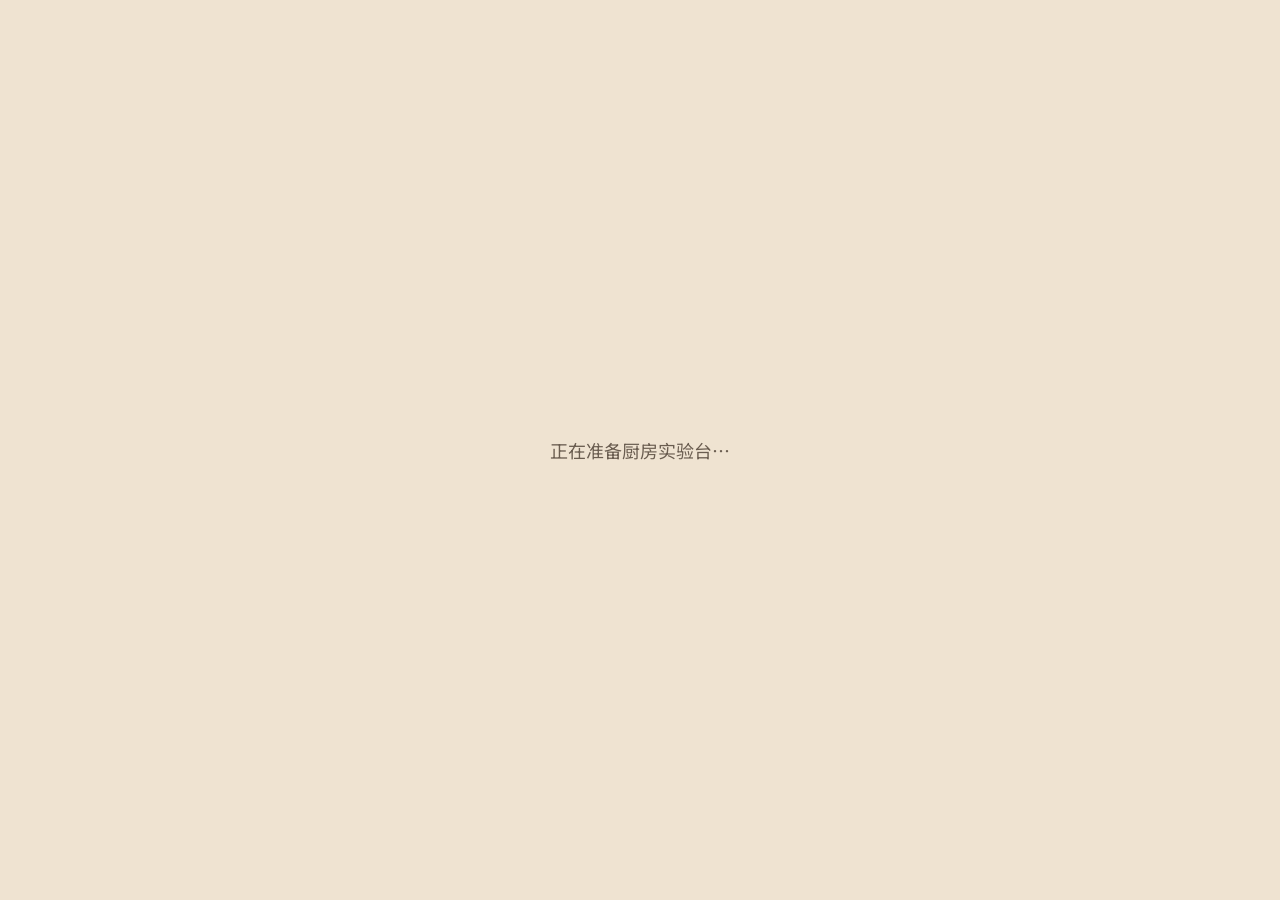
==== commit 55c3eaff: "feat: 接入点子铺使用次数统计（直接打开也计入） Co-Authored-By: Claude Sonnet 5.5 <noreply@anthropic.com>" ====
--- a/index.html
+++ b/index.html
@@ -1,67 +1,2025 @@
-<!DOCTYPE html>
-<html lang="zh">
+<!doctype html>
+<html lang="zh-CN">
 <head>
-<meta charset="UTF-8" />
-<meta name="viewport" content="width=device-width, initial-scale=1.0" />
+<meta charset="utf-8">
+<meta name="viewport" content="width=device-width,initial-scale=1,viewport-fit=cover">
+<meta name="description" content="三年级科学 DSKP 7.1 密度：3D 厨房浮沉实验，含称重、救鸡蛋、液体分层与发现卡。">
+<link rel="icon" href="data:image/svg+xml,%3Csvg xmlns=%27http://www.w3.org/2000/svg%27 viewBox=%270 0 32 32%27%3E%3Cpath d=%27M10 4h12M12 4v8L5.5 25a2 2 0 0 0 1.8 3h17.4a2 2 0 0 0 1.8-3L20 12V4%27 fill=%27%23fbefd2%27 stroke=%27%23a8700c%27 stroke-width=%272%27/%3E%3C/svg%3E">
+<script src="https://kongsi-idea.vercel.app/data/track-use.js" data-slug="tahun3-dst-density" defer></script>
+</head>
+<body>
 <title>浮沉实验室</title>
-<meta name="description" content="三年级科学 DSKP 7.1 · 浮沉与密度互动实验室" />
-<link rel="icon" href="data:image/svg+xml,%3Csvg xmlns='http://www.w3.org/2000/svg' viewBox='0 0 24 24'%3E%3Cpath fill='%232F5BEA' d='M9 2v6.3L4.3 18a2 2 0 0 0 1.8 3h11.8a2 2 0 0 0 1.8-3L15 8.3V2' fill='none' stroke='%232F5BEA' stroke-width='1.8'/%3E%3Cpath d='M8 2h8' fill='none' stroke='%232F5BEA' stroke-width='1.8' stroke-linecap='round'/%3E%3Cpath d='M6 15h12v5.5a1 1 0 0 1-1 1H7a1 1 0 0 1-1-1Z' fill='%233C9DC2'/%3E%3C/svg%3E" />
 <link rel="preconnect" href="https://fonts.googleapis.com">
 <link rel="preconnect" href="https://fonts.gstatic.com" crossorigin>
-<link href="https://fonts.googleapis.com/css2?family=IBM+Plex+Mono:wght@500&family=Noto+Sans+SC:wght@400;500;700&display=swap" rel="stylesheet">
-<link rel="stylesheet" href="css/styles.css" />
-</head>
-<body>
+<link rel="stylesheet" href="https://fonts.googleapis.com/css2?family=Noto+Sans+SC:wght@400;500;700&family=ZCOOL+KuaiLe&family=IBM+Plex+Mono:wght@500;600&display=swap">
+<style>
+/* 布局：全屏 3D 厨房为主角；上方环节切换、左侧任务卡、下方物品架都浮在场景上。单一厨房视觉世界（不随深浅色切换） */
+:root {
+  color-scheme: light;
+  --ink: #2a241f; --ink-2: #6a5d50; --ink-3: #9a8b7b;
+  --panel: rgba(255, 251, 244, .92); --panel-solid: #fffbf4; --line: rgba(60, 40, 20, .14);
+  --accent: #e2a21c; --accent-deep: #a8700c; --accent-soft: #fbefd2;
+  --float: #1d7a4c; --float-soft: #e2f3ea; --sink: #b5432b; --sink-soft: #f9e6e0; --mid: #b27a12; --mid-soft: #fbf0d9;
+  --water: #2f8fb5;
+  --font-display: "ZCOOL KuaiLe", "Noto Sans SC", "PingFang SC", "Microsoft YaHei", sans-serif;
+  --font-body: "Noto Sans SC", "PingFang SC", "Microsoft YaHei", sans-serif;
+  --font-mono: "IBM Plex Mono", ui-monospace, Menlo, Consolas, monospace;
+  --radius: 14px;
+}
+html, body { height: 100%; }
+body { margin: 0; overflow: hidden; background: #efe3d1; color: var(--ink); font-family: var(--font-body); }
+#app { position: fixed; inset: 0; background: linear-gradient(#f3e6d3, #e9d6bb); color: var(--ink); -webkit-tap-highlight-color: transparent; user-select: none; -webkit-user-select: none; }
+#c { position: absolute; inset: 0; width: 100%; height: 100%; display: block; touch-action: none; cursor: grab; }
+#c.grabbing { cursor: grabbing; }
+#labels { position: absolute; inset: 0; pointer-events: none; overflow: hidden; }
+button { font-family: var(--font-body); }
+button:focus-visible { outline: 3px solid var(--accent-deep); outline-offset: 2px; }
+
+/* 顶栏 */
+.top { position: absolute; left: 0; right: 0; top: 0; padding: calc(env(safe-area-inset-top, 0px) + 12px) 16px 0; display: flex; align-items: center; gap: 12px; pointer-events: none; }
+.top > * { pointer-events: auto; }
+.brand { display: flex; align-items: center; gap: 10px; padding: 8px 16px 8px 10px; background: var(--panel); border: 1px solid var(--line); border-radius: var(--radius); backdrop-filter: blur(10px); -webkit-backdrop-filter: blur(10px); flex: none; }
+.brand svg { width: 34px; height: 34px; color: var(--accent-deep); flex: none; }
+.brand .name { font-family: var(--font-display); font-size: 23px; line-height: 1.1; letter-spacing: .02em; white-space: nowrap; }
+.mods { display: flex; gap: 4px; padding: 5px; margin: 0 auto; background: var(--panel); border: 1px solid var(--line); border-radius: 18px; backdrop-filter: blur(10px); -webkit-backdrop-filter: blur(10px); overflow-x: auto; scrollbar-width: none; max-width: 100%; }
+.mod { position: relative; border: 0; background: transparent; border-radius: 13px; min-height: 52px; padding: 0 14px 0 8px; display: flex; align-items: center; gap: 8px; cursor: pointer; color: var(--ink); font-size: 16px; font-weight: 500; white-space: nowrap; }
+.mod b { width: 30px; height: 30px; border-radius: 50%; display: grid; place-items: center; font-family: var(--font-mono); font-size: 15px; background: var(--accent-soft); color: var(--accent-deep); flex: none; }
+.mod[aria-current="true"] { background: var(--accent); color: #2a241f; font-weight: 700; }
+.mod[aria-current="true"] b { background: #fff7e2; }
+.mod.done b { background: var(--float); color: #fff; }
+.mod.done b::after { content: ""; }
+.top-right { display: flex; gap: 8px; flex: none; }
+.icon-btn { width: 52px; height: 52px; border-radius: var(--radius); border: 1px solid var(--line); background: var(--panel); color: var(--ink); display: grid; place-items: center; cursor: pointer; backdrop-filter: blur(10px); -webkit-backdrop-filter: blur(10px); }
+.icon-btn svg { width: 24px; height: 24px; }
+.icon-btn[aria-pressed="true"] { background: var(--ink); color: #fff; }
+
+/* 左侧任务卡 */
+.panel { position: absolute; left: 16px; top: calc(env(safe-area-inset-top, 0px) + 80px); bottom: 150px; width: 330px; display: flex; flex-direction: column; background: var(--panel); border: 1px solid var(--line); border-radius: 18px; box-shadow: 0 10px 30px rgba(60, 35, 10, .12); backdrop-filter: blur(12px); -webkit-backdrop-filter: blur(12px); overflow: hidden; }
+.panel[hidden] { display: none; }
+.p-head { padding: 16px 18px 10px; border-bottom: 1px solid var(--line); }
+.p-kicker { display: flex; justify-content: space-between; align-items: center; font-size: 13px; color: var(--ink-3); letter-spacing: .04em; }
+.p-kicker .dskp { font-family: var(--font-mono); font-size: 12px; padding: 2px 8px; border-radius: 999px; background: var(--accent-soft); color: var(--accent-deep); }
+.p-title { font-family: var(--font-display); font-size: 25px; line-height: 1.2; margin: 6px 0 4px; text-wrap: balance; }
+.p-goal { font-size: 15.5px; line-height: 1.55; color: var(--ink-2); margin: 0; }
+.p-body { flex: 1; overflow-y: auto; padding: 12px 18px 18px; display: flex; flex-direction: column; gap: 14px; overscroll-behavior: contain; }
+.steps { list-style: none; margin: 0; padding: 0; display: flex; flex-direction: column; gap: 6px; }
+.step { display: grid; grid-template-columns: 28px 1fr; gap: 10px; align-items: start; padding: 9px 10px; border-radius: 12px; font-size: 15.5px; line-height: 1.45; color: var(--ink-3); }
+.step .dot { width: 26px; height: 26px; border-radius: 50%; border: 2px solid var(--line); display: grid; place-items: center; font-family: var(--font-mono); font-size: 13px; font-weight: 600; }
+.step.now { background: var(--accent-soft); color: var(--ink); font-weight: 500; }
+.step.now .dot { border-color: var(--accent); background: var(--accent); color: #2a241f; }
+.step.ok { color: var(--ink-2); }
+.step.ok .dot { border-color: var(--float); background: var(--float); color: #fff; }
+.sec-title { font-size: 13px; font-weight: 700; color: var(--ink-3); letter-spacing: .06em; margin: 0 0 6px; }
+.big-btn { width: 100%; min-height: 54px; border: 0; border-radius: 14px; background: var(--accent); color: #2a241f; font-size: 17px; font-weight: 700; cursor: pointer; display: flex; align-items: center; justify-content: center; gap: 8px; }
+.big-btn.ghost { background: transparent; border: 1.5px solid var(--line); font-weight: 500; }
+.big-btn:active, .choice:active, .chip:active { transform: scale(.97); }
+.choices { display: grid; grid-template-columns: 1fr 1fr; gap: 8px; }
+.choice { min-height: 52px; border-radius: 12px; border: 1.5px solid var(--line); background: #fff; font-size: 15.5px; font-weight: 500; cursor: pointer; color: var(--ink); padding: 6px 8px; line-height: 1.3; }
+.choice.picked { border-color: var(--accent); background: var(--accent-soft); font-weight: 700; }
+.note { font-size: 14.5px; line-height: 1.6; color: var(--ink-2); padding: 10px 12px; background: #fff; border-radius: 12px; border: 1px solid var(--line); }
+.note b { color: var(--ink); }
+
+/* 记录 */
+.board { display: grid; grid-template-columns: 1fr 1fr; gap: 8px; }
+.col { border-radius: 12px; padding: 8px; min-height: 92px; display: flex; flex-direction: column; gap: 6px; }
+.col.f { background: var(--float-soft); }
+.col.s { background: var(--sink-soft); }
+.col h4 { margin: 0 0 2px; font-size: 15px; display: flex; align-items: center; gap: 4px; }
+.col.f h4 { color: var(--float); } .col.s h4 { color: var(--sink); }
+.col h4 svg { width: 16px; height: 16px; }
+.rec { display: flex; align-items: center; gap: 6px; background: #fff; border-radius: 9px; padding: 3px 6px 3px 3px; font-size: 14px; }
+.rec img { width: 30px; height: 30px; object-fit: contain; }
+.rec .mk { margin-left: auto; font-size: 12px; font-weight: 700; }
+.rec .mk.y { color: var(--float); } .rec .mk.n { color: var(--sink); }
+.empty { font-size: 13px; color: var(--ink-3); }
+table.t { width: 100%; border-collapse: collapse; font-size: 14.5px; }
+table.t th { text-align: left; font-size: 12.5px; color: var(--ink-3); font-weight: 700; padding: 4px 6px; border-bottom: 1px solid var(--line); }
+table.t td { padding: 7px 6px; border-bottom: 1px solid var(--line); font-variant-numeric: tabular-nums; }
+table.t td.num { font-family: var(--font-mono); font-weight: 600; }
+.pill { display: inline-flex; align-items: center; gap: 3px; padding: 2px 9px; border-radius: 999px; font-size: 13px; font-weight: 700; color: #fff; white-space: nowrap; }
+.pill.f { background: var(--float); } .pill.s { background: var(--sink); } .pill.m { background: var(--mid); }
+.bars { display: flex; flex-direction: column; gap: 6px; }
+.bar { display: grid; grid-template-columns: 72px 1fr 64px; gap: 8px; align-items: center; font-size: 14px; }
+.bar i { display: block; height: 16px; border-radius: 6px; background: var(--accent); }
+.bar.w i { background: var(--water); }
+.bar span { font-family: var(--font-mono); font-weight: 600; text-align: right; }
+.stack { display: flex; flex-direction: column-reverse; gap: 3px; }
+.stack .lay { display: flex; align-items: center; gap: 8px; padding: 6px 10px; border-radius: 9px; font-size: 14.5px; font-weight: 500; color: #2a241f; border: 1px solid rgba(0,0,0,.08); }
+.stack .lay small { margin-left: auto; font-size: 12px; opacity: .7; }
+.chips { display: flex; flex-wrap: wrap; gap: 6px; }
+.chip { min-height: 44px; padding: 0 14px; border-radius: 999px; border: 1.5px solid var(--line); background: #fff; font-size: 15px; font-weight: 500; cursor: pointer; color: var(--ink); display: inline-flex; align-items: center; gap: 6px; }
+.chip.on { background: var(--accent); border-color: var(--accent); font-weight: 700; }
+.chip .sw { width: 14px; height: 14px; border-radius: 50%; border: 1px solid rgba(0,0,0,.15); }
+
+/* 秤读数卡 */
+.scale-card { position: absolute; left: 0; top: 0; transform: translate(-50%, -100%); padding: 10px 18px 12px; border-radius: 16px; background: #1f2a1c; color: #c9f2a8; text-align: center; box-shadow: 0 8px 24px rgba(40, 25, 10, .25); pointer-events: none; min-width: 150px; will-change: transform; }
+.scale-card::after { content: ""; position: absolute; left: 50%; bottom: -9px; margin-left: -9px; border: 9px solid transparent; border-bottom: 0; border-top-color: #1f2a1c; }
+.sc-name { font-size: 15px; color: #e7f7d8; font-weight: 500; }
+.sc-num { font-family: var(--font-mono); font-weight: 600; font-size: 44px; line-height: 1.05; font-variant-numeric: tabular-nums; }
+.sc-num small { font-family: var(--font-body); font-size: 20px; margin-left: 6px; font-weight: 700; }
+.sc-water { font-size: 14px; color: #9fd8ef; margin-top: 4px; }
+.sc-water b { font-family: var(--font-mono); }
+.scale-card.empty .sc-num { opacity: .55; }
+
+/* 预测浮层 */
+.predict { position: absolute; left: 0; top: 0; transform: translate(-50%, -100%); padding: 14px; border-radius: 18px; background: var(--panel-solid); border: 1px solid var(--line); box-shadow: 0 14px 40px rgba(60, 35, 10, .22); text-align: center; width: 300px; }
+.predict h3 { margin: 0 0 10px; font-family: var(--font-display); font-size: 22px; font-weight: 400; }
+.predict .row { display: grid; grid-template-columns: 1fr 1fr; gap: 8px; }
+.pbtn { min-height: 64px; border-radius: 14px; border: 0; font-size: 20px; font-weight: 700; color: #fff; cursor: pointer; display: flex; align-items: center; justify-content: center; gap: 6px; }
+.pbtn svg { width: 24px; height: 24px; }
+.pbtn.f { background: var(--float); } .pbtn.s { background: var(--sink); }
+.predict .cancel { margin-top: 8px; border: 0; background: transparent; color: var(--ink-2); font-size: 14px; min-height: 36px; cursor: pointer; }
+
+/* 提示条 */
+.toast { position: absolute; left: 50%; top: calc(env(safe-area-inset-top, 0px) + 84px); transform: translate(-50%, -8px); max-width: min(560px, calc(100% - 32px)); padding: 12px 20px; border-radius: 16px; background: rgba(42, 30, 18, .9); color: #fff; font-size: 17px; line-height: 1.5; text-align: center; opacity: 0; pointer-events: none; transition: opacity .25s, transform .25s; }
+.toast.show { opacity: 1; transform: translate(-50%, 0); }
+.toast.good { background: rgba(23, 102, 63, .94); }
+
+/* 弹窗 */
+.modal-bg { position: absolute; inset: 0; background: rgba(40, 28, 14, .42); display: grid; place-items: center; padding: 16px; }
+.modal-bg[hidden] { display: none; }
+.modal { width: min(560px, 100%); max-height: calc(100% - 32px); overflow-y: auto; background: var(--panel-solid); border-radius: 22px; padding: 22px; box-shadow: 0 20px 60px rgba(40, 25, 10, .3); display: flex; flex-direction: column; gap: 14px; }
+.modal h2 { margin: 0; font-family: var(--font-display); font-weight: 400; font-size: 27px; line-height: 1.25; text-wrap: balance; }
+.modal .q { font-size: 19px; line-height: 1.5; margin: 0; font-weight: 500; }
+.modal .opts { display: flex; flex-direction: column; gap: 8px; }
+.opt { text-align: left; min-height: 56px; padding: 10px 16px; border-radius: 14px; border: 1.5px solid var(--line); background: #fff; font-size: 17px; cursor: pointer; color: var(--ink); display: flex; gap: 10px; align-items: center; }
+.opt b { font-family: var(--font-mono); color: var(--accent-deep); }
+.opt.right { border-color: var(--float); background: var(--float-soft); }
+.opt.wrong { border-color: var(--sink); background: var(--sink-soft); }
+.fb { font-size: 16px; line-height: 1.6; padding: 12px 14px; border-radius: 12px; }
+.fb.ok { background: var(--float-soft); color: #14553a; }
+.fb.no { background: var(--sink-soft); color: #7d2c1b; }
+.modal img.snap { width: 100%; border-radius: 14px; aspect-ratio: 16 / 9; object-fit: cover; }
+.modal .row-btns { display: flex; gap: 8px; justify-content: flex-end; flex-wrap: wrap; }
+.modal .row-btns .big-btn { width: auto; padding: 0 22px; }
+.insight { font-size: 18px; line-height: 1.65; margin: 0; }
+.insight b { color: var(--accent-deep); }
+
+/* 我的发现 */
+.m5 { position: absolute; inset: calc(env(safe-area-inset-top, 0px) + 80px) 16px 16px 16px; display: grid; grid-template-columns: minmax(0, 1fr) minmax(0, 1.25fr); gap: 16px; }
+.m5[hidden] { display: none; }
+.m5 .box { background: var(--panel); border: 1px solid var(--line); border-radius: 18px; padding: 18px; overflow-y: auto; display: flex; flex-direction: column; gap: 14px; backdrop-filter: blur(12px); -webkit-backdrop-filter: blur(12px); min-width: 0; }
+.gallery { display: grid; grid-template-columns: repeat(auto-fill, minmax(150px, 1fr)); gap: 10px; }
+.shot { border: 3px solid transparent; border-radius: 14px; padding: 0; overflow: hidden; cursor: pointer; background: #fff; text-align: left; }
+.shot img { width: 100%; aspect-ratio: 16 / 10; object-fit: cover; display: block; }
+.shot span { display: block; padding: 6px 8px; font-size: 13.5px; color: var(--ink-2); }
+.shot.on { border-color: var(--accent); }
+.card { background: #fff; border-radius: 18px; padding: 16px; display: flex; flex-direction: column; gap: 12px; box-shadow: 0 6px 20px rgba(60, 35, 10, .1); }
+.card .ph { width: 100%; aspect-ratio: 16 / 9; border-radius: 12px; background: var(--accent-soft); display: grid; place-items: center; color: var(--ink-3); font-size: 15px; overflow: hidden; }
+.card .ph img { width: 100%; height: 100%; object-fit: cover; }
+.card .sentence { font-size: 22px; line-height: 1.7; font-family: var(--font-display); }
+.card .sentence .blank { color: var(--accent-deep); border-bottom: 2px dashed var(--accent); padding: 0 4px; }
+.field { width: 100%; box-sizing: border-box; min-height: 52px; border-radius: 12px; border: 1.5px solid var(--line); padding: 10px 12px; font: 17px/1.5 var(--font-body); color: var(--ink); background: #fff; resize: vertical; }
+.foot { display: flex; flex-direction: column; gap: 6px; }
+.foot .r { display: flex; align-items: center; gap: 8px; font-size: 15px; }
+.foot .r i { width: 22px; height: 22px; border-radius: 50%; display: grid; place-items: center; font-style: normal; font-size: 12px; font-weight: 700; color: #fff; background: var(--ink-3); flex: none; }
+.foot .r i.y { background: var(--float); }
+.show-card { position: absolute; inset: 0; background: #2a1f14; display: grid; place-items: center; padding: 24px; }
+.show-card[hidden] { display: none; }
+.show-card .card { width: min(1100px, 100%); max-height: 100%; }
+.show-card .card .sentence { font-size: clamp(22px, 3.2vw, 40px); }
+
+/* 物品架 */
+.shelf-wrap { position: absolute; left: 0; right: 0; bottom: 0; padding: 0 16px calc(env(safe-area-inset-bottom, 0px) + 12px); display: flex; justify-content: center; pointer-events: none; }
+.shelf { pointer-events: auto; display: flex; gap: 6px; padding: 8px; max-width: 100%; overflow-x: auto; background: rgba(255, 249, 238, .94); border: 1px solid var(--line); border-radius: 22px; box-shadow: 0 10px 30px rgba(60, 35, 10, .16); backdrop-filter: blur(10px); -webkit-backdrop-filter: blur(10px); scrollbar-width: thin; }
+.shelf[hidden] { display: none; }
+.item { position: relative; flex: none; width: 100px; padding: 6px 4px 9px; border: 0; border-radius: 16px; background: transparent; cursor: grab; display: flex; flex-direction: column; align-items: center; gap: 3px; font: 500 15.5px/1.2 var(--font-body); color: var(--ink); touch-action: none; transition: background .15s, transform .08s ease-out; }
+.item.tool { cursor: pointer; }
+.item:hover { background: rgba(226, 162, 28, .14); }
+.item:active { transform: scale(.96); }
+.item:disabled { opacity: .45; cursor: default; }
+.item img, .item .ic { width: 72px; height: 72px; object-fit: contain; pointer-events: none; -webkit-user-drag: none; transition: opacity .2s, filter .2s; }
+.item .ic { display: grid; place-items: center; color: var(--accent-deep); }
+.item .ic svg { width: 44px; height: 44px; }
+.item .where { position: absolute; top: 3px; right: 3px; font-size: 12px; font-weight: 700; padding: 3px 7px; border-radius: 999px; color: #fff; display: none; }
+.item.in-water img, .item.on-scale img { opacity: .45; filter: grayscale(.5); }
+.item.in-water .where { display: block; background: var(--water); }
+.item.on-scale .where { display: block; background: #4c6a2f; }
+.item .cnt { position: absolute; top: 3px; right: 6px; min-width: 24px; height: 24px; padding: 0 6px; border-radius: 999px; background: var(--accent-deep); color: #fff; font-size: 13px; font-weight: 700; display: grid; place-items: center; }
+.item.flash { animation: flash .5s ease-out; }
+.sep { width: 1px; background: var(--line); margin: 6px 4px; flex: none; }
+@keyframes flash { 0% { background: rgba(226, 162, 28, .45); } 100% { background: transparent; } }
+
+/* 物体标签 */
+.tag { position: absolute; left: 0; top: 0; display: flex; align-items: center; gap: 5px; padding: 4px 5px 4px 11px; border-radius: 999px; background: var(--panel-solid); border: 1px solid var(--line); font-size: 16px; font-weight: 700; white-space: nowrap; color: var(--ink); will-change: transform; transition: opacity .2s; box-shadow: 0 2px 8px rgba(0,0,0,.1); }
+.tag.plain { padding-right: 11px; }
+.tag .st { display: none; align-items: center; gap: 3px; padding: 3px 9px 3px 6px; border-radius: 999px; color: #fff; font-size: 15px; }
+.tag .st svg { width: 15px; height: 15px; }
+.tag.float .st { display: inline-flex; background: var(--float); }
+.tag.sink .st { display: inline-flex; background: var(--sink); }
+.tag.middle .st { display: inline-flex; background: var(--mid); }
+.tag.hide { opacity: 0; }
+
+#loading { position: absolute; inset: 0; display: grid; place-items: center; background: #efe3d1; font-size: 18px; color: var(--ink-2); transition: opacity .5s; }
+#loading.done { opacity: 0; pointer-events: none; }
+.panel-toggle { display: none; }
+
+@media (max-width: 1100px) {
+  .mod span { display: none; }
+  .mod { padding: 0 10px; }
+  .panel { width: 300px; }
+}
+@media (max-width: 760px) {
+  .top { flex-wrap: wrap; }
+  .brand .name { font-size: 19px; }
+  .mods { order: 3; width: 100%; justify-content: space-between; margin: 0; }
+  .panel { left: 8px; right: 8px; width: auto; top: auto; bottom: 128px; max-height: 46%; }
+  .panel.collapsed .p-body { display: none; }
+  .panel-toggle { display: inline-grid; }
+  .item { width: 80px; font-size: 13.5px; }
+  .item img, .item .ic { width: 56px; height: 56px; }
+  .m5 { grid-template-columns: 1fr; overflow-y: auto; top: calc(env(safe-area-inset-top, 0px) + 140px); }
+  .predict { width: 260px; }
+  .sc-num { font-size: 34px; }
+}
+@media (prefers-reduced-motion: reduce) { .item, .tag, .toast { transition: none; } .item.flash { animation: none; } }
+</style>
+
 <div id="app">
-
-  <header class="topbar">
-    <div class="topbar-brand">
-      <span class="brand-icon" aria-hidden="true">
-        <svg viewBox="0 0 24 24" width="26" height="26" fill="none" stroke="currentColor" stroke-width="1.6" stroke-linecap="round" stroke-linejoin="round">
-          <path d="M9 2v6.3L4.3 18a2 2 0 0 0 1.8 3h11.8a2 2 0 0 0 1.8-3L15 8.3V2"/>
-          <path d="M8 2h8"/>
-          <path d="M6.4 15h11.2"/>
-        </svg>
-      </span>
-      <span class="brand-text">
-        <strong>浮沉实验室</strong>
-        <small>三年级科学 · 7.1</small>
-      </span>
+  <canvas id="c" aria-label="厨房实验台：水缸、量杯和秤"></canvas>
+  <div id="labels"></div>
+
+  <header class="top">
+    <div class="brand">
+      <svg viewBox="0 0 32 32" fill="none" stroke="currentColor" stroke-width="2" stroke-linecap="round" stroke-linejoin="round" aria-hidden="true"><path d="M10 4h12M12 4v8L5.5 25a2 2 0 0 0 1.8 3h17.4a2 2 0 0 0 1.8-3L20 12V4"/><path d="M8.5 19.5c2.5-1.5 5 1.5 7.5 0s5-1.5 7.5 0"/><circle cx="14" cy="23.5" r="1.4" fill="currentColor" stroke="none"/><circle cx="19" cy="22" r="1" fill="currentColor" stroke="none"/></svg>
+      <div class="name">浮沉实验室</div>
     </div>
-
-    <nav class="topbar-steps" id="topSteps" aria-label="实验站导航"></nav>
-
-    <div class="topbar-controls">
-      <button type="button" id="dataToggle" class="toggle-switch" aria-pressed="false" aria-label="显示数据（密度数值）">
-        <span class="toggle-icon" aria-hidden="true">
-          <svg viewBox="0 0 24 24" fill="none" stroke="currentColor" stroke-width="1.75" stroke-linecap="round" stroke-linejoin="round"><path d="M4 19V10"/><path d="M12 19V5"/><path d="M20 19v-6"/></svg>
-        </span>
-        <span class="toggle-track"><span class="toggle-thumb"></span></span>
-        <span class="toggle-label">显示数据</span>
-      </button>
-      <div class="segmented" id="modeSeg" role="group" aria-label="模式切换">
-        <button type="button" class="seg-btn is-active" data-mode="self">自学</button>
-        <button type="button" class="seg-btn" data-mode="teacher">老师</button>
-      </div>
+    <nav class="mods" id="mods" aria-label="实验环节"></nav>
+    <div class="top-right">
+      <button class="icon-btn" id="snapBtn" title="拍一张照片（放进「我的发现」）" aria-label="拍照"><svg viewBox="0 0 24 24" fill="none" stroke="currentColor" stroke-width="1.8" stroke-linecap="round" stroke-linejoin="round"><path d="M4 8h3l2-3h6l2 3h3v11H4z"/><circle cx="12" cy="13" r="3.5"/></svg></button>
+      <button class="icon-btn" id="slowBtn" aria-pressed="false" title="慢动作" aria-label="慢动作"><svg viewBox="0 0 24 24" fill="none" stroke="currentColor" stroke-width="1.8" stroke-linecap="round" stroke-linejoin="round"><circle cx="12" cy="13" r="8"/><path d="M12 9v4l2.5 2.5M10 2h4"/></svg></button>
     </div>
   </header>
 
-  <div class="layout">
-    <aside class="panel task-panel" id="taskPanel" aria-label="任务卡"></aside>
-
-    <main class="panel stage-panel">
-      <div class="tank-toolbar" id="tankToolbar"></div>
-      <div class="tank-stage" id="tankStage" aria-label="实验水槽"></div>
-    </main>
-
-    <aside class="panel record-panel" id="recordPanel" aria-label="实验记录"></aside>
+  <aside class="panel" id="panel">
+    <div class="p-head">
+      <div class="p-kicker"><span id="pNo"></span><span class="dskp" id="pDskp"></span><button class="icon-btn panel-toggle" id="panelToggle" style="width:40px;height:40px" aria-label="收起或展开任务卡"><svg viewBox="0 0 24 24" fill="none" stroke="currentColor" stroke-width="2" stroke-linecap="round"><path d="M6 9l6 6 6-6"/></svg></button></div>
+      <h2 class="p-title" id="pTitle"></h2>
+      <p class="p-goal" id="pGoal"></p>
+    </div>
+    <div class="p-body" id="pBody"></div>
+  </aside>
+
+  <div class="scale-card" id="scaleCard" aria-live="polite" hidden>
+    <div class="sc-name" id="scName">把东西拖到秤上</div>
+    <div class="sc-num"><span id="scNum">0</span><small>克</small></div>
+    <div class="sc-water" id="scWater" hidden>一样大小的水：<b id="scWaterG">0</b> 克</div>
   </div>
 
-  <footer class="app-footer">课堂点子铺 · 浮沉机制概念参考 PhET Density（科罗拉多大学），界面与程序为原创实现 · v2.0</footer>
+  <div class="predict" id="predict" hidden>
+    <h3 id="predictQ">你猜它会……</h3>
+    <div class="row">
+      <button class="pbtn f" data-guess="float"><svg viewBox="0 0 24 24" fill="none" stroke="currentColor" stroke-width="2.4" stroke-linecap="round" stroke-linejoin="round"><path d="M12 19V5M6 11l6-6 6 6"/></svg>会浮</button>
+      <button class="pbtn s" data-guess="sink"><svg viewBox="0 0 24 24" fill="none" stroke="currentColor" stroke-width="2.4" stroke-linecap="round" stroke-linejoin="round"><path d="M12 5v14M6 13l6 6 6-6"/></svg>会沉</button>
+    </div>
+    <button class="cancel" id="predictCancel">先不放，拿回去</button>
+  </div>
+
+  <div class="toast" id="toast" role="status"></div>
+
+  <section class="m5" id="m5" hidden></section>
+
+  <footer class="shelf-wrap">
+    <div class="shelf" id="shelf" role="list" aria-label="物品架"></div>
+  </footer>
+
+  <div class="modal-bg" id="modalBg" hidden><div class="modal" id="modal" role="dialog" aria-modal="true"></div></div>
+  <div class="show-card" id="showCard" hidden></div>
+  <div id="loading">正在准备厨房实验台…</div>
 </div>
 
-<script src="js/data.js"></script>
-<script src="js/sim.js"></script>
-<script src="js/app.js"></script>
+<script type="importmap">
+{ "imports": {
+  "three": "https://cdn.jsdelivr.net/npm/three@0.170.0/build/three.module.js",
+  "three/addons/": "https://cdn.jsdelivr.net/npm/three@0.170.0/examples/jsm/"
+} }
+</script>
+<script type="module">
+import * as THREE from 'three';
+import { RoomEnvironment } from 'three/addons/environments/RoomEnvironment.js';
+import { RoundedBoxGeometry } from 'three/addons/geometries/RoundedBoxGeometry.js';
+
+// ===================================================================
+// 0. 常数（单位：米、千克、秒；密度 kg/m³）
+// ===================================================================
+const G = 9.81;
+const REDUCED = matchMedia('(prefers-reduced-motion: reduce)').matches;
+function makeContainer(def) {
+  const c = { ...def };
+  if (c.type === 'box') { c.x0 = c.cx - c.W / 2; c.x1 = c.cx + c.W / 2; c.z0 = c.cz - c.D / 2; c.z1 = c.cz + c.D / 2; c.area = c.W * c.D; }
+  else { c.x0 = c.cx - c.r; c.x1 = c.cx + c.r; c.z0 = c.cz - c.r; c.z1 = c.cz + c.r; c.area = Math.PI * c.r * c.r; }
+  c.rim = c.floor + c.H; return c;
+}
+const TANK = makeContainer({ type: 'box', cx: -0.12, cz: 0, W: 0.44, D: 0.26, H: 0.30, wall: 0.007, floor: 0.012 });
+const GLASS = makeContainer({ type: 'cyl', cx: 0, cz: 0, r: 0.043, H: 0.17, wall: 0.0035, floor: 0.009 });
+const TANK_WATER = TANK.area * 0.19;            // 约 21.7 升
+const BAL = { x: 0.245, z: 0.0, w: 0.17, d: 0.19, h: 0.030, panR: 0.068 };
+BAL.panTop = BAL.h + 0.009;
+const COUNTER = { x0: -0.82, x1: 0.82, z0: -0.40, z1: 0.48 };
+let C = TANK; // 目前的容器
+function insideC(x, z, m = 0) { return C.type === 'box' ? (x > C.x0 + m && x < C.x1 - m && z > C.z0 + m && z < C.z1 - m) : (Math.hypot(x - C.cx, z - C.cz) < C.r - m); }
+
+// 液体（真实参考密度）
+const LIQ = {
+  water:     { name: '清水',     fam: 'water', rho: 1000, visc: 1,  color: '#4fb3b0', op: 0.46 },
+  bluewater: { name: '蓝色的水', fam: 'water', rho: 1000, visc: 1,  color: '#2f7fd8', op: 0.62 },
+  oil:       { name: '食用油',   fam: 'oil',   rho: 920,  visc: 3,  color: '#f0c03e', op: 0.62 },
+  milk:      { name: '炼奶',     fam: 'milk',  rho: 1300, visc: 12, color: '#f4ead3', op: 0.95 },
+  honey:     { name: '蜂蜜',     fam: 'honey', rho: 1420, visc: 22, color: '#d58612', op: 0.84 },
+  soap:      { name: '洗洁精',   fam: 'soap',  rho: 1060, visc: 4,  color: '#3fae4a', op: 0.74 },
+};
+const POUR_ML = 80;
+const SALT_G = 18, SUGAR_G = 12.5; // 一汤匙
+const GRAINS = REDUCED ? 50 : 110;
+
+// ===================================================================
+// 1. 渲染器
+// ===================================================================
+const canvas = document.getElementById('c');
+const renderer = new THREE.WebGLRenderer({ canvas, antialias: true, alpha: true, powerPreference: 'high-performance' });
+let pixelRatio = Math.min(devicePixelRatio || 1, 2);
+renderer.setPixelRatio(pixelRatio);
+renderer.toneMapping = THREE.ACESFilmicToneMapping;
+renderer.outputColorSpace = THREE.SRGBColorSpace;
+renderer.shadowMap.enabled = true;
+renderer.shadowMap.type = THREE.PCFSoftShadowMap;
+const pmrem = new THREE.PMREMGenerator(renderer);
+const envTex = pmrem.fromScene(new RoomEnvironment(), 0.04).texture;
+const MAX_ANISO = renderer.capabilities.getMaxAnisotropy();
+
+// ===================================================================
+// 2. 小工具
+// ===================================================================
+function mulberry32(a) { return function () { a |= 0; a = a + 0x6D2B79F5 | 0; let t = Math.imul(a ^ a >>> 15, 1 | a); t = t + Math.imul(t ^ t >>> 7, 61 | t) ^ t; return ((t ^ t >>> 14) >>> 0) / 4294967296; }; }
+let rnd = mulberry32(11);
+const R = (a, b) => a + (b - a) * rnd();
+const clamp = (v, a, b) => Math.max(a, Math.min(b, v));
+const smooth = (a, b, x) => { const t = clamp((x - a) / (b - a), 0, 1); return t * t * (3 - 2 * t); };
+function makeNoise(seed) {
+  const r = mulberry32(seed), N = 256, g = new Float32Array(N * N);
+  for (let i = 0; i < g.length; i++) g[i] = r();
+  return (x, y) => {
+    const xi = Math.floor(x), yi = Math.floor(y), xf = x - xi, yf = y - yi;
+    const u = xf * xf * (3 - 2 * xf), v = yf * yf * (3 - 2 * yf);
+    const a = g[((yi & 255) * N) + (xi & 255)], b = g[((yi & 255) * N) + ((xi + 1) & 255)];
+    const c = g[(((yi + 1) & 255) * N) + (xi & 255)], d = g[(((yi + 1) & 255) * N) + ((xi + 1) & 255)];
+    return a + (b - a) * u + (c - a) * v + (a - b - c + d) * u * v;
+  };
+}
+const noiseA = makeNoise(3);
+function fbm(n, x, y, oct = 4) { let s = 0, a = 0.5, f = 1; for (let i = 0; i < oct; i++) { s += a * n(x * f, y * f); f *= 2; a *= 0.5; } return s / (1 - Math.pow(0.5, oct)); }
+const hex = (c) => new THREE.Color(c);
+function texFromCanvas(c, { srgb = true, repeat = [1, 1] } = {}) {
+  const t = new THREE.CanvasTexture(c);
+  if (srgb) t.colorSpace = THREE.SRGBColorSpace;
+  t.wrapS = t.wrapT = THREE.RepeatWrapping; t.repeat.set(repeat[0], repeat[1]); t.anisotropy = MAX_ANISO;
+  return t;
+}
+function canvas2d(w, h, draw) { const c = document.createElement('canvas'); c.width = w; c.height = h; draw(c.getContext('2d'), w, h); return c; }
+function pixelCanvas(w, h, fn) {
+  return canvas2d(w, h, (g) => {
+    const img = g.createImageData(w, h), d = img.data;
+    for (let y = 0; y < h; y++) for (let x = 0; x < w; x++) { const c = fn(x, y), i = (y * w + x) * 4; d[i] = c[0]; d[i + 1] = c[1]; d[i + 2] = c[2]; d[i + 3] = c[3] ?? 255; }
+    g.putImageData(img, 0, 0);
+  });
+}
+const mix3 = (a, b, t) => [a[0] + (b[0] - a[0]) * t, a[1] + (b[1] - a[1]) * t, a[2] + (b[2] - a[2]) * t];
+const rgb = (h) => { const c = hex(h); return [c.r * 255, c.g * 255, c.b * 255]; };
+function woodCanvas(light, dark, w = 512, h = 256, seed = 1, stretch = 1) {
+  const L = rgb(light), D = rgb(dark), n = makeNoise(seed);
+  return pixelCanvas(w, h, (x, y) => {
+    const warp = fbm(n, x * 0.006 / stretch, y * 0.03, 4) * 26;
+    const s = Math.pow(Math.abs(Math.sin((y + warp) / 7.5 * Math.PI)), 6);
+    const fine = fbm(n, x * 0.08 / stretch, y * 0.5, 2);
+    return mix3(L, D, clamp(s * 0.65 + fine * 0.25 + fbm(n, x * 0.002, y * 0.01, 2) * 0.25, 0, 1));
+  });
+}
+const texCache = new Map();
+const cached = (key, fn) => { if (!texCache.has(key)) texCache.set(key, fn()); return texCache.get(key); };
+function labelCanvas(text, { font, color, bg, w = 256, h = 128, size = 64, round = 18 }) {
+  return canvas2d(w, h, (g) => {
+    if (bg) { g.fillStyle = bg; g.beginPath(); g.roundRect(4, 4, w - 8, h - 8, round); g.fill(); }
+    g.fillStyle = color; g.textAlign = 'center'; g.textBaseline = 'middle'; g.font = `${size}px ${font}`; g.fillText(text, w / 2, h / 2 + 2);
+  });
+}
+
+// ===================================================================
+// 3. 水底光纹
+// ===================================================================
+const CAUSTIC_GLSL = `
+float causticPat(vec2 uv, float time){
+  vec2 p = mod(uv * 6.28318, 6.28318) - 250.0;
+  vec2 i = p; float c = 1.0; float inten = 0.005;
+  for (int n = 0; n < 4; n++) {
+    float t = time * (1.0 - (3.5 / float(n + 1)));
+    i = p + vec2(cos(t - i.x) + sin(t + i.y), sin(t - i.y) + cos(t + i.x));
+    c += 1.0 / length(vec2(p.x / (sin(i.x + t) / inten), p.y / (cos(i.y + t) / inten)));
+  }
+  c /= 4.0; c = 1.17 - pow(c, 1.4);
+  return clamp(pow(abs(c), 8.0), 0.0, 2.5);
+}
+`;
+const causticU = { uTime: { value: 0 }, uCColor: { value: new THREE.Color() }, uCRect: { value: new THREE.Vector4() }, uCScale: { value: 6.5 } };
+function addCaustics(mat) {
+  mat.onBeforeCompile = (sh) => {
+    Object.assign(sh.uniforms, causticU);
+    sh.vertexShader = 'varying vec3 vCW;\n' + sh.vertexShader.replace('#include <begin_vertex>', '#include <begin_vertex>\nvCW = (modelMatrix * vec4(transformed, 1.0)).xyz;');
+    sh.fragmentShader = 'varying vec3 vCW;\nuniform float uTime; uniform vec3 uCColor; uniform vec4 uCRect; uniform float uCScale;\n' + CAUSTIC_GLSL + '\n' +
+      sh.fragmentShader.replace('#include <emissivemap_fragment>', `#include <emissivemap_fragment>
+      {
+        vec2 q = vCW.xz;
+        float m = smoothstep(uCRect.x, uCRect.x + 0.02, q.x) * smoothstep(uCRect.z, uCRect.z - 0.02, q.x)
+                * smoothstep(uCRect.y, uCRect.y + 0.02, q.y) * smoothstep(uCRect.w, uCRect.w - 0.02, q.y);
+        if (m > 0.0 && vCW.y < 0.02) totalEmissiveRadiance += uCColor * causticPat(q * uCScale, uTime * 0.55) * m;
+      }`);
+  };
+  mat.customProgramCacheKey = () => 'caustic-v3';
+  return mat;
+}
+
+// ===================================================================
+// 4. 物体
+// ===================================================================
+function fibSphere(n) { const pts = [], ga = Math.PI * (3 - Math.sqrt(5)); for (let i = 0; i < n; i++) { const y = 1 - (i / (n - 1)) * 2, r = Math.sqrt(1 - y * y), th = ga * i; pts.push(new THREE.Vector3(Math.cos(th) * r, y, Math.sin(th) * r)); } return pts; }
+function shapeSamples(shape) {
+  const buoy = [], contacts = []; let V, rb;
+  if (shape.type === 'box') {
+    const { hx, hy, hz } = shape; V = 8 * hx * hy * hz;
+    const nx = 4, ny = 3, nz = 4;
+    for (let i = 0; i < nx; i++) for (let j = 0; j < ny; j++) for (let k = 0; k < nz; k++)
+      buoy.push(new THREE.Vector3(hx * (-1 + (2 * i + 1) / nx), hy * (-1 + (2 * j + 1) / ny), hz * (-1 + (2 * k + 1) / nz)));
+    rb = hy / ny;
+    for (const sx of [-1, 0, 1]) for (const sy of [-1, 0, 1]) for (const sz of [-1, 0, 1]) if (sx || sy || sz) contacts.push({ p: new THREE.Vector3(sx * hx, sy * hy, sz * hz), r: 0 });
+  } else if (shape.type === 'ellipsoid') {
+    const { rx, ry, rz } = shape; V = 4 / 3 * Math.PI * rx * ry * rz;
+    const n = 5;
+    for (let i = 0; i < n; i++) for (let j = 0; j < n; j++) for (let k = 0; k < n; k++) {
+      const u = -1 + (2 * i + 1) / n, v = -1 + (2 * j + 1) / n, w = -1 + (2 * k + 1) / n;
+      if (u * u + v * v + w * w <= 1.0) buoy.push(new THREE.Vector3(u * rx, v * ry, w * rz));
+    }
+    rb = ry / n;
+    for (const p of fibSphere(34)) contacts.push({ p: new THREE.Vector3(p.x * rx, p.y * ry, p.z * rz), r: 0 });
+  } else if (shape.type === 'cyl') { // 轴向 y
+    const { r, hh } = shape; V = Math.PI * r * r * 2 * hh;
+    for (let i = 0; i < 5; i++) for (let k = 0; k < 5; k++) for (let j = 0; j < 3; j++) {
+      const u = -1 + (2 * i + 1) / 5, w = -1 + (2 * k + 1) / 5;
+      if (u * u + w * w <= 1) buoy.push(new THREE.Vector3(u * r, hh * (-1 + (2 * j + 1) / 3), w * r));
+    }
+    rb = Math.max(hh / 3, 0.0004);
+    for (let i = 0; i < 8; i++) { const a = i / 8 * Math.PI * 2; for (const y of [-hh, hh]) contacts.push({ p: new THREE.Vector3(Math.cos(a) * r, y, Math.sin(a) * r), r: 0 }); }
+    contacts.push({ p: new THREE.Vector3(0, -hh, 0), r: 0 }, { p: new THREE.Vector3(0, hh, 0), r: 0 });
+  } else if (shape.type === 'rod') {
+    const { len, r } = shape; V = Math.PI * r * r * len;
+    for (let i = 0; i < 9; i++) buoy.push(new THREE.Vector3(-len / 2 + len * (i + 0.5) / 9, 0, 0));
+    rb = r;
+    for (let i = 0; i < 7; i++) contacts.push({ p: new THREE.Vector3(-len / 2 + len * i / 6, 0, 0), r });
+    contacts.push({ p: new THREE.Vector3(-len / 2, 0, 0), r: shape.headR || r });
+  }
+  return { buoy, contacts, V, rb };
+}
+function latheFromProfile(fn, n = 48, seg = 48) {
+  const pts = []; for (let i = 0; i <= n; i++) { const a = (i / n) * Math.PI; const p = fn(a); pts.push(new THREE.Vector2(Math.max(0.00001, p[0]), p[1])); }
+  const g = new THREE.LatheGeometry(pts, seg); g.computeVertexNormals(); return g;
+}
+function buildApple() {
+  const Rr = 0.038, grp = new THREE.Group();
+  const geo = latheFromProfile((a) => {
+    const x = Rr * Math.sin(a) * (1 + 0.10 * -Math.cos(a)) * (1 - 0.04 * Math.sin(a * 2));
+    let y = -0.92 * Rr * Math.cos(a);
+    y -= 0.20 * Rr * Math.exp(-Math.pow((Math.PI - a) / 0.38, 2));
+    y += 0.12 * Rr * Math.exp(-Math.pow(a / 0.32, 2));
+    return [x, y];
+  });
+  const n = makeNoise(21);
+  const tex = cached('apple', () => texFromCanvas(pixelCanvas(512, 256, (x, y) => {
+    const v = 1 - y / 256, streak = fbm(n, x * 0.05, y * 0.008, 3), blush = fbm(n, x * 0.006, y * 0.01, 3);
+    let c = mix3(rgb('#d9b44a'), rgb('#b3141c'), smooth(0.15, 0.55, blush + 0.25));
+    c = mix3(c, rgb('#e2552d'), clamp((streak - 0.5) * 1.6, 0, 1) * 0.5);
+    c = mix3(c, rgb('#7a0c14'), smooth(0.75, 1.0, v) * 0.45);
+    if (fbm(n, x * 0.6, y * 0.6, 1) > 0.86) c = mix3(c, rgb('#f1d58a'), 0.6);
+    return c;
+  })));
+  grp.add(new THREE.Mesh(geo, new THREE.MeshPhysicalMaterial({ map: tex, roughness: 0.42, clearcoat: 0.6, clearcoatRoughness: 0.35, sheen: 0.2, sheenColor: hex('#ffd2b0') })));
+  const stem = new THREE.Mesh(new THREE.CylinderGeometry(0.0016, 0.0022, 0.018, 8), new THREE.MeshStandardMaterial({ color: '#5a3b1e', roughness: 0.9 }));
+  stem.position.set(0.002, 0.034, 0); stem.rotation.z = -0.25; grp.add(stem);
+  const leaf = new THREE.Mesh(new THREE.SphereGeometry(0.009, 12, 8), new THREE.MeshStandardMaterial({ color: '#4f8a2b', roughness: 0.6 }));
+  leaf.scale.set(1, 0.18, 0.5); leaf.position.set(0.011, 0.04, 0.002); leaf.rotation.z = 0.5; grp.add(leaf);
+  return grp;
+}
+function buildOrange(peeled) {
+  const r = peeled ? 0.032 : 0.037, grp = new THREE.Group();
+  const geo = new THREE.SphereGeometry(r, 64, 48); geo.scale(1, peeled ? 0.93 : 0.95, 1);
+  const n = makeNoise(peeled ? 41 : 33);
+  if (!peeled) {
+    const tex = cached('orange', () => texFromCanvas(pixelCanvas(512, 256, (x, y) => mix3(rgb('#e8780f'), rgb('#f6a12a'), fbm(n, x * 0.02, y * 0.04, 3)))));
+    const bump = cached('orangeB', () => texFromCanvas(pixelCanvas(512, 256, (x, y) => { const d = n(x * 0.7, y * 0.7); const v = 255 * (1 - Math.pow(d, 3)); return [v, v, v]; }), { srgb: false }));
+    grp.add(new THREE.Mesh(geo, new THREE.MeshPhysicalMaterial({ map: tex, bumpMap: bump, bumpScale: 1.4, roughness: 0.5, clearcoat: 0.25, clearcoatRoughness: 0.5 })));
+    const navel = new THREE.Mesh(new THREE.CircleGeometry(0.004, 12), new THREE.MeshStandardMaterial({ color: '#6d6a2a', roughness: 0.8 }));
+    navel.rotation.x = -Math.PI / 2; navel.position.y = r * 0.95 + 0.0002; grp.add(navel);
+  } else {
+    const seg = 11;
+    const tex = cached('peeled', () => texFromCanvas(pixelCanvas(512, 256, (x, y) => {
+      const u = x / 512, line = Math.pow(Math.abs(Math.cos(u * seg * Math.PI)), 60);
+      let c = mix3(rgb('#f2a446'), rgb('#f8c37a'), fbm(n, x * 0.05, y * 0.03, 3));
+      return mix3(c, rgb('#fbf1df'), clamp(line * 1.2 + (fbm(n, x * 0.2, y * 0.08, 2) > 0.72 ? 0.35 : 0), 0, 0.9));
+    })));
+    const bump = cached('peeledB', () => texFromCanvas(pixelCanvas(512, 256, (x, y) => { const u = x / 512; const g = 1 - Math.pow(Math.abs(Math.cos(u * seg * Math.PI)), 14); const v = 255 * clamp(g * 0.85 + n(x * 0.3, y * 0.3) * 0.15, 0, 1); return [v, v, v]; }), { srgb: false }));
+    grp.add(new THREE.Mesh(geo, new THREE.MeshPhysicalMaterial({ map: tex, bumpMap: bump, bumpScale: 2.5, roughness: 0.38, sheen: 0.6, sheenColor: hex('#fff0d8'), clearcoat: 0.4, clearcoatRoughness: 0.4 })));
+  }
+  return grp;
+}
+function buildEgg(com) {
+  const rx = 0.022, ry = 0.029;
+  const geo = latheFromProfile((a) => [rx * Math.sin(a) * (1 + 0.11 * Math.cos(a)), -ry * Math.cos(a)]);
+  geo.translate(0, -com, 0);
+  const n = makeNoise(51);
+  const tex = cached('egg', () => texFromCanvas(pixelCanvas(512, 256, (x, y) => {
+    let c = mix3(rgb('#c48a58'), rgb('#d9a77a'), fbm(n, x * 0.01, y * 0.02, 3));
+    if (n(x * 0.9, y * 0.9) > 0.9) c = mix3(c, rgb('#9a6338'), 0.45);
+    return c;
+  })));
+  return new THREE.Mesh(geo, new THREE.MeshPhysicalMaterial({ map: tex, roughness: 0.62, sheen: 0.3, sheenColor: hex('#fff3e6') }));
+}
+function buildWood(shape) {
+  const { hx, hy, hz } = shape;
+  const tex = cached('wood', () => texFromCanvas(woodCanvas('#d9b07a', '#9a6634', 512, 256, 7, 1.2)));
+  const g = new RoundedBoxGeometry(hx * 2, hy * 2, hz * 2, 3, Math.min(hx, hy, hz) * 0.12);
+  return new THREE.Mesh(g, new THREE.MeshPhysicalMaterial({ map: tex, roughness: 0.7, clearcoat: 0.08 }));
+}
+function buildIce(shape) {
+  const { hx, hy, hz } = shape, n = makeNoise(61);
+  const tex = cached('ice', () => texFromCanvas(pixelCanvas(256, 256, (x, y) => {
+    const d = Math.hypot(x - 128, y - 128) / 128, cloud = fbm(n, x * 0.03, y * 0.03, 4);
+    const crack = Math.pow(Math.abs(Math.sin((x * 0.7 + y * 0.4) * 0.05 + cloud * 6)), 40);
+    return mix3(rgb('#cfe9f5'), rgb('#ffffff'), clamp((1 - d) * 0.9 + cloud * 0.3 + crack * 0.5, 0, 1));
+  })));
+  const g = new RoundedBoxGeometry(hx * 2, hy * 2, hz * 2, 4, Math.min(hx, hy, hz) * 0.3);
+  return new THREE.Mesh(g, new THREE.MeshPhysicalMaterial({ map: tex, roughness: 0.14, clearcoat: 1, clearcoatRoughness: 0.05, color: '#eef9ff', envMapIntensity: 1.6, sheen: 0.4, sheenColor: hex('#d9f2ff') }));
+}
+function buildStone(shape) {
+  const geo = new THREE.IcosahedronGeometry(1, 5), pos = geo.attributes.position, v = new THREE.Vector3(), colors = [], n = makeNoise(77);
+  for (let i = 0; i < pos.count; i++) {
+    v.fromBufferAttribute(pos, i);
+    const d = 1 + (fbm(n, v.x * 1.6 + 5, v.y * 1.6 + v.z * 1.3 + 9, 4) - 0.5) * 0.28 + (n(v.x * 9 + 3, v.z * 9 + v.y * 4) - 0.5) * 0.03;
+    v.multiplyScalar(d); v.set(v.x * shape.rx, v.y * shape.ry, v.z * shape.rz); pos.setXYZ(i, v.x, v.y, v.z);
+    const c = mix3(rgb('#5c5853'), rgb('#9a958c'), fbm(n, v.x * 80 + 1, v.y * 80 + v.z * 60, 3)); const speck = n(v.x * 900, v.z * 900 + v.y * 700) > 0.82 ? 0.25 : 0;
+    colors.push(...mix3(c, rgb('#d9d4c8'), speck).map(x => Math.pow(x / 255, 2.2)));
+  }
+  geo.setAttribute('color', new THREE.Float32BufferAttribute(colors, 3)); geo.computeVertexNormals();
+  return new THREE.Mesh(geo, new THREE.MeshStandardMaterial({ vertexColors: true, roughness: 0.92 }));
+}
+function buildNail(shape) {
+  const grp = new THREE.Group(), L = shape.len, r = shape.r;
+  const metal = new THREE.MeshStandardMaterial({ color: '#b9bcc1', metalness: 1, roughness: 0.32 });
+  const shaft = new THREE.Mesh(new THREE.CylinderGeometry(r, r, L - 0.009, 16), metal); shaft.rotation.z = Math.PI / 2; shaft.position.x = -0.0043; grp.add(shaft);
+  const tip = new THREE.Mesh(new THREE.ConeGeometry(r, 0.009, 16), metal); tip.rotation.z = -Math.PI / 2; tip.position.x = L / 2 - 0.0045; grp.add(tip);
+  const head = new THREE.Mesh(new THREE.CylinderGeometry(shape.headR, shape.headR, 0.0016, 24), metal); head.rotation.z = Math.PI / 2; head.position.x = -L / 2; grp.add(head);
+  return grp;
+}
+function buildCoin(shape) {
+  const grp = new THREE.Group();
+  const brass = new THREE.MeshStandardMaterial({ color: '#d6b25c', metalness: 1, roughness: 0.28 });
+  const face = cached('coin', () => texFromCanvas(canvas2d(256, 256, (g) => {
+    g.fillStyle = '#808080'; g.fillRect(0, 0, 256, 256); g.strokeStyle = '#ffffff'; g.lineWidth = 6; g.beginPath(); g.arc(128, 128, 112, 0, 7); g.stroke();
+    g.fillStyle = '#ffffff'; g.font = '700 96px "IBM Plex Mono", monospace'; g.textAlign = 'center'; g.textBaseline = 'middle'; g.fillText('50', 128, 132);
+  }), { srgb: false }));
+  const body = new THREE.Mesh(new THREE.CylinderGeometry(shape.r, shape.r, shape.hh * 2, 40), [brass, new THREE.MeshStandardMaterial({ color: '#d6b25c', metalness: 1, roughness: 0.32, bumpMap: face, bumpScale: 2 }), new THREE.MeshStandardMaterial({ color: '#d6b25c', metalness: 1, roughness: 0.32, bumpMap: face, bumpScale: 2 })]);
+  grp.add(body); return grp;
+}
+function buildPingpong(shape) {
+  return new THREE.Mesh(new THREE.SphereGeometry(shape.rx, 48, 32), new THREE.MeshPhysicalMaterial({ color: '#fbfaf6', roughness: 0.42, sheen: 0.3, sheenColor: hex('#ffffff') }));
+}
+function buildTomato(shape) {
+  const grp = new THREE.Group();
+  const g = new THREE.SphereGeometry(1, 48, 32); g.scale(shape.rx, shape.ry, shape.rz);
+  grp.add(new THREE.Mesh(g, new THREE.MeshPhysicalMaterial({ color: '#d42a1c', roughness: 0.22, clearcoat: 0.9, clearcoatRoughness: 0.15 })));
+  const leafM = new THREE.MeshStandardMaterial({ color: '#3f7a23', roughness: 0.6 });
+  for (let i = 0; i < 5; i++) { const l = new THREE.Mesh(new THREE.SphereGeometry(0.005, 8, 6), leafM); l.scale.set(1, 0.22, 0.4); const a = i / 5 * Math.PI * 2; l.position.set(Math.cos(a) * 0.004, shape.ry - 0.0005, Math.sin(a) * 0.004); l.rotation.y = -a; grp.add(l); }
+  return grp;
+}
+function buildGrape(shape) {
+  const g = new THREE.SphereGeometry(1, 40, 28); g.scale(shape.rx, shape.ry, shape.rz);
+  return new THREE.Mesh(g, new THREE.MeshPhysicalMaterial({ color: '#4a1f45', roughness: 0.38, sheen: 0.8, sheenColor: hex('#9a8fb0'), clearcoat: 0.3 }));
+}
+function buildCork(shape) {
+  const n = makeNoise(71);
+  const tex = cached('cork', () => texFromCanvas(pixelCanvas(256, 256, (x, y) => { let c = mix3(rgb('#c49a62'), rgb('#e0bf8a'), fbm(n, x * 0.05, y * 0.05, 3)); if (n(x * 0.8, y * 0.8) > 0.78) c = mix3(c, rgb('#7a5530'), 0.6); return c; })));
+  return new THREE.Mesh(new THREE.CylinderGeometry(shape.r, shape.r * 0.92, shape.hh * 2, 32), new THREE.MeshStandardMaterial({ map: tex, roughness: 0.95 }));
+}
+
+const OBJECT_DEFS = {
+  wood:     { name: '木块', rho: 600, shape: { type: 'box', hx: 0.040, hy: 0.022, hz: 0.028 }, build: buildWood },
+  bigwood:  { name: '大木块', rho: 600, shape: { type: 'box', hx: 0.070, hy: 0.0325, hz: 0.055 }, build: buildWood },
+  apple:    { name: '苹果', rho: 820, shape: { type: 'ellipsoid', rx: 0.038, ry: 0.035, rz: 0.038 }, build: buildApple },
+  orange:   { name: '橙子', rho: 870, shape: { type: 'ellipsoid', rx: 0.037, ry: 0.035, rz: 0.037 }, build: () => buildOrange(false) },
+  peeled:   { name: '剥皮橙子', rho: 1040, shape: { type: 'ellipsoid', rx: 0.032, ry: 0.030, rz: 0.032 }, build: () => buildOrange(true) },
+  ice:      { name: '冰块', rho: 917, shape: { type: 'box', hx: 0.014, hy: 0.013, hz: 0.014 }, build: buildIce },
+  pingpong: { name: '乒乓球', rho: 80, shape: { type: 'ellipsoid', rx: 0.020, ry: 0.020, rz: 0.020 }, build: buildPingpong },
+  egg:      { name: '鸡蛋', rho: 1070, shape: { type: 'ellipsoid', rx: 0.022, ry: 0.029, rz: 0.022 }, com: 0.0025, restRot: [0, 0, Math.PI / 2], build: (s, d) => buildEgg(d.com) },
+  stone:    { name: '石头', rho: 2600, shape: { type: 'ellipsoid', rx: 0.033, ry: 0.021, rz: 0.027 }, build: buildStone },
+  nail:     { name: '铁钉', rho: 7850, shape: { type: 'rod', len: 0.075, r: 0.0028, headR: 0.0058 }, restRot: [0, 0.5, 0], build: buildNail },
+  coin:     { name: '硬币', rho: 7800, shape: { type: 'cyl', r: 0.0113, hh: 0.0009 }, build: buildCoin },
+  tomato:   { name: '小番茄', rho: 975, shape: { type: 'ellipsoid', rx: 0.0125, ry: 0.0115, rz: 0.0125 }, build: buildTomato },
+  grape:    { name: '葡萄', rho: 1090, shape: { type: 'ellipsoid', rx: 0.0102, ry: 0.0118, rz: 0.0102 }, build: buildGrape },
+  cork:     { name: '软木塞', rho: 240, shape: { type: 'cyl', r: 0.0105, hh: 0.016 }, restRot: [0, 0.4, Math.PI / 2], build: buildCork },
+};
+for (const id in OBJECT_DEFS) OBJECT_DEFS[id].id = id;
+const massG = (id) => { const d = OBJECT_DEFS[id]; return d.rho * shapeSamples(d.shape).V * 1000; };
+const volCm3 = (id) => shapeSamples(OBJECT_DEFS[id].shape).V * 1e6;
+
+// 瓶子（倒液体用，也拿来拍物品架缩图）
+function buildBottle(id) {
+  const L = LIQ[id], grp = new THREE.Group();
+  const liquidM = new THREE.MeshPhysicalMaterial({ color: L.color, roughness: 0.2, transparent: id !== 'milk', opacity: id === 'milk' ? 1 : 0.85 });
+  const label = (txt, bg, fg) => new THREE.MeshStandardMaterial({ map: texFromCanvas(labelCanvas(txt, { font: '"ZCOOL KuaiLe"', color: fg, bg, size: 66, round: 10 })), roughness: 0.6 });
+  let h;
+  if (id === 'milk') { // 罐头
+    h = 0.085;
+    const tin = new THREE.MeshStandardMaterial({ color: '#d9dcdf', metalness: 1, roughness: 0.3 });
+    const body = new THREE.Mesh(new THREE.CylinderGeometry(0.036, 0.036, h, 40, 1, true), label('炼奶', '#2c5aa0', '#ffffff')); body.position.y = h / 2; grp.add(body);
+    const top = new THREE.Mesh(new THREE.CylinderGeometry(0.0362, 0.0362, 0.004, 40), tin); top.position.y = h; grp.add(top);
+    const bot = new THREE.Mesh(new THREE.CylinderGeometry(0.0362, 0.0362, 0.004, 40), tin); bot.position.y = 0.002; grp.add(bot);
+  } else if (id === 'bluewater') { // 小水杯
+    h = 0.1;
+    const cup = new THREE.Mesh(new THREE.CylinderGeometry(0.032, 0.028, h, 40, 1, true), new THREE.MeshPhysicalMaterial({ color: '#ffffff', roughness: 0.05, transparent: true, opacity: 0.25, side: THREE.DoubleSide, depthWrite: false }));
+    cup.position.y = h / 2; grp.add(cup);
+    const w = new THREE.Mesh(new THREE.CylinderGeometry(0.0305, 0.0278, h * 0.7, 40), liquidM); w.position.y = h * 0.35 + 0.002; grp.add(w);
+  } else {
+    h = id === 'oil' ? 0.19 : 0.15;
+    const r = id === 'oil' ? 0.028 : 0.026;
+    const prof = [[0.0001, 0], [r, 0], [r, h * 0.62], [r * 0.45, h * 0.85], [r * 0.32, h * 0.92], [r * 0.32, h]];
+    const g = new THREE.LatheGeometry(prof.map(p => new THREE.Vector2(p[0], p[1])), 40);
+    const plastic = new THREE.MeshPhysicalMaterial({ color: '#ffffff', roughness: 0.06, transparent: true, opacity: 0.28, depthWrite: false });
+    grp.add(new THREE.Mesh(g, plastic));
+    const fill = new THREE.Mesh(new THREE.CylinderGeometry(r * 0.95, r * 0.95, h * 0.58, 40), liquidM); fill.position.y = h * 0.29 + 0.002; grp.add(fill);
+    const cap = new THREE.Mesh(new THREE.CylinderGeometry(r * 0.36, r * 0.36, 0.014, 24), new THREE.MeshStandardMaterial({ color: id === 'honey' ? '#c0392b' : id === 'soap' ? '#1d6f2a' : '#d8a21a', roughness: 0.4 }));
+    cap.position.y = h; grp.add(cap);
+    const lab = new THREE.Mesh(new THREE.CylinderGeometry(r * 1.003, r * 1.003, h * 0.24, 40, 1, true, -1.1, 2.2), label(L.name.replace('食用', ''), '#fffaf0', '#2a241f'));
+    lab.position.y = h * 0.34; grp.add(lab);
+  }
+  grp.userData.spout = new THREE.Vector3(0, h + 0.006, 0);
+  grp.traverse(o => { if (o.isMesh) o.castShadow = true; });
+  return grp;
+}
+function buildJar(kind) {
+  const grp = new THREE.Group();
+  const b = new THREE.Mesh(new THREE.CylinderGeometry(0.044, 0.046, 0.11, 40), new THREE.MeshPhysicalMaterial({ color: '#f4efe6', roughness: 0.25, clearcoat: 0.8 })); b.position.y = 0.055; grp.add(b);
+  const lid = new THREE.Mesh(new THREE.CylinderGeometry(0.046, 0.046, 0.02, 40), new THREE.MeshStandardMaterial({ color: kind === 'salt' ? '#3f6f8f' : '#c0603a', roughness: 0.45 })); lid.position.y = 0.12; grp.add(lid);
+  const lbl = new THREE.Mesh(new THREE.CylinderGeometry(0.0465, 0.0465, 0.05, 40, 1, true, -0.9, 1.8), new THREE.MeshStandardMaterial({ map: texFromCanvas(labelCanvas(kind === 'salt' ? '盐' : '糖', { font: '"ZCOOL KuaiLe"', color: '#2a241f', size: 76 })), transparent: true, roughness: 0.6 }));
+  lbl.position.y = 0.06; grp.add(lbl);
+  grp.traverse(o => { if (o.isMesh) o.castShadow = true; });
+  return grp;
+}
+function buildSpoon() {
+  const grp = new THREE.Group();
+  const steel = new THREE.MeshStandardMaterial({ color: '#d9dbde', metalness: 1, roughness: 0.18, side: THREE.DoubleSide });
+  const bowl = new THREE.Mesh(new THREE.SphereGeometry(0.02, 32, 16, 0, Math.PI * 2, Math.PI / 2, Math.PI / 2), steel); bowl.scale.set(1.25, 0.45, 0.9); grp.add(bowl);
+  const handle = new THREE.Mesh(new THREE.BoxGeometry(0.11, 0.003, 0.010), steel); handle.position.set(0.078, 0.006, 0); handle.rotation.z = 0.12; grp.add(handle);
+  const heap = new THREE.Mesh(new THREE.SphereGeometry(0.017, 20, 10, 0, Math.PI * 2, 0, Math.PI / 2), new THREE.MeshStandardMaterial({ color: '#ffffff', roughness: 0.95 }));
+  heap.scale.set(1.15, 0.45, 0.8); heap.position.y = -0.003; grp.add(heap);
+  grp.userData.heap = heap; grp.traverse(o => { o.castShadow = true; });
+  return grp;
+}
+
+// ===================================================================
+// 5. 水面（高度场）：矩形水缸或圆形量杯
+// ===================================================================
+class Water {
+  constructor() {
+    const box = C.type === 'box';
+    this.nx = box ? 60 : 22; this.nz = box ? 36 : 22;
+    this.dx = (C.x1 - C.x0) / (this.nx - 1); this.dz = (C.z1 - C.z0) / (this.nz - 1);
+    const N = this.nx * this.nz;
+    this.h = new Float32Array(N).fill(C.floor); this.v = new Float32Array(N); this.mask = new Uint8Array(N);
+    for (let j = 0; j < this.nz; j++) for (let i = 0; i < this.nx; i++) {
+      const x = C.x0 + i * this.dx, z = C.z0 + j * this.dz;
+      this.mask[j * this.nx + i] = box || Math.hypot(x - C.cx, z - C.cz) <= C.r + this.dx * 0.5 ? 1 : 0;
+    }
+    this.cellA = this.dx * this.dz;
+  }
+  idx(i, j) { return j * this.nx + i; }
+  sample(x, z) {
+    if (!insideC(x, z)) return -Infinity;
+    const fx = (x - C.x0) / this.dx, fz = (z - C.z0) / this.dz;
+    const i = clamp(Math.floor(fx), 0, this.nx - 2), j = clamp(Math.floor(fz), 0, this.nz - 2);
+    const u = fx - i, w = fz - j, h = this.h, k = this.idx(i, j);
+    return (h[k] * (1 - u) + h[k + 1] * u) * (1 - w) + (h[k + this.nx] * (1 - u) + h[k + this.nx + 1] * u) * w;
+  }
+  forCells(x, z, r0, r1, fn) {
+    const i0 = clamp(Math.floor((x - r1 - C.x0) / this.dx), 0, this.nx - 1), i1 = clamp(Math.ceil((x + r1 - C.x0) / this.dx), 0, this.nx - 1);
+    const j0 = clamp(Math.floor((z - r1 - C.z0) / this.dz), 0, this.nz - 1), j1 = clamp(Math.ceil((z + r1 - C.z0) / this.dz), 0, this.nz - 1);
+    let c = 0;
+    for (let j = j0; j <= j1; j++) for (let i = i0; i <= i1; i++) {
+      const k = this.idx(i, j); if (!this.mask[k]) continue;
+      const d = Math.hypot(C.x0 + i * this.dx - x, C.z0 + j * this.dz - z);
+      if (d >= r0 && d <= r1) { fn(k, d); c++; }
+    }
+    return c;
+  }
+  displace(x, z, R, dV) {
+    if (!dV) return;
+    const n = this.forCells(x, z, R * 0.9, R * 1.9, () => {}); if (!n) return;
+    const amt = clamp(dV / (n * this.cellA), -0.02, 0.02);
+    this.forCells(x, z, R * 0.9, R * 1.9, (k) => { this.h[k] += amt; });
+  }
+  couple(x, z, R, vy, k) { this.forCells(x, z, 0, R * 0.85, (c) => { this.v[c] += (vy - this.v[c]) * k; }); }
+  poke(x, z, amt, r = 0.012) { if (!insideC(x, z)) return; this.forCells(x, z, 0, r, (k) => { this.v[k] += amt; }); }
+  swirl(t, amt) { // 搅拌时水面中间稍微凹下去
+    for (let j = 0; j < this.nz; j++) for (let i = 0; i < this.nx; i++) { const k = this.idx(i, j); if (!this.mask[k]) continue; const d = Math.hypot(C.x0 + i * this.dx - C.cx, C.z0 + j * this.dz - C.cz) / C.r; this.v[k] += (d * d - 0.5) * amt; }
+  }
+  step(dtAll) { // 依网格大小自动细分时间步长（CFL），画面卡的时候也不会爆
+    const c = C.type === 'box' ? 0.77 : 0.5, maxDt = 0.45 * Math.min(this.dx, this.dz) / c;
+    const n = Math.max(1, Math.ceil(dtAll / maxDt));
+    for (let i = 0; i < n; i++) this.stepOnce(dtAll / n, c * c);
+  }
+  stepOnce(dt, c2) {
+    const { nx, nz, h, v, mask } = this, inv = 1 / (this.dx * this.dz), damp = 1 - 1.4 * dt;
+    for (let j = 0; j < nz; j++) for (let i = 0; i < nx; i++) {
+      const k = j * nx + i; if (!mask[k]) continue; const hc = h[k];
+      const nb = (kk, ok) => (ok && mask[kk]) ? h[kk] : hc;
+      v[k] = (v[k] + c2 * (nb(k - 1, i > 0) + nb(k + 1, i < nx - 1) + nb(k - nx, j > 0) + nb(k + nx, j < nz - 1) - 4 * hc) * inv * dt) * damp;
+    }
+    for (let k = 0; k < h.length; k++) if (mask[k]) h[k] += v[k] * dt;
+  }
+  relax(target, dt) {
+    let s = 0, n = 0; for (let k = 0; k < this.h.length; k++) if (this.mask[k]) { s += this.h[k]; n++; }
+    const mean = s / n, d = (target - mean) * Math.min(1, 4 * dt), back = Math.min(1, 0.8 * dt);
+    for (let k = 0; k < this.h.length; k++) { if (this.mask[k]) { this.h[k] += d + (mean - this.h[k]) * back; this.h[k] = clamp(this.h[k], target - 0.02, target + 0.03); } else this.h[k] = target; }
+  }
+  setLevel(y) { this.h.fill(y); this.v.fill(0); }
+}
+
+// ===================================================================
+// 6. 刚体：按浸入体积逐点算浮力
+// ===================================================================
+const _v1 = new THREE.Vector3(), _v2 = new THREE.Vector3(), _v3 = new THREE.Vector3(), _q = new THREE.Quaternion(), _qi = new THREE.Quaternion();
+class Body {
+  constructor(def, mesh) {
+    this.def = def; this.id = def.id; this.mesh = mesh; this.name = def.name;
+    const s = shapeSamples(def.shape), com = new THREE.Vector3(0, def.com || 0, 0);
+    this.buoy = s.buoy.map(p => p.clone().sub(com));
+    this.contacts = s.contacts.map(c => ({ p: c.p.clone().sub(com), r: c.r }));
+    this.V = s.V; this.rb = s.rb; this.rho = def.rho; this.m = def.rho * s.V; this.vi = s.V / this.buoy.length;
+    const I = new THREE.Vector3(), mi = this.m / this.buoy.length;
+    for (const p of this.buoy) { I.x += mi * (p.y * p.y + p.z * p.z); I.y += mi * (p.x * p.x + p.z * p.z); I.z += mi * (p.x * p.x + p.y * p.y); }
+    const ext = Math.cbrt(s.V); I.addScalar(this.m * ext * ext * 0.04);
+    this.Iinv = new THREE.Vector3(1 / I.x, 1 / I.y, 1 / I.z);
+    this.R = Math.max(...this.contacts.map(c => c.p.length() + c.r));
+    this.collR = Math.cbrt(3 * s.V / (4 * Math.PI)) * 1.12;
+    this.Aproj = Math.pow(s.V, 2 / 3) * 1.25;
+    this.pos = new THREE.Vector3(); this.quat = new THREE.Quaternion(); this.vel = new THREE.Vector3(); this.w = new THREE.Vector3();
+    this.target = new THREE.Vector3(); this.wr = this.buoy.map(() => new THREE.Vector3());
+    this.goHome();
+  }
+  goHome() {
+    this.active = false; this.mesh.visible = false; this.grabbed = false; this.held = false; this.onScale = false;
+    this.pos.set(0, -5, 0); this.vel.set(0, 0, 0); this.w.set(0, 0, 0); this.sub = this.prevSub = this.subFrac = 0;
+    this.inC = false; this.onPan = 0; this.steadyT = 0; this.reported = null; this.weighed = false; this.asleep = false;
+  }
+  placeAt(x, yBottom, z) {
+    const r = this.def.restRot || [0, 0, 0];
+    this.quat.setFromEuler(new THREE.Euler(r[0], r[1], r[2]));
+    let minY = Infinity; for (const c of this.contacts) { _v1.copy(c.p).applyQuaternion(this.quat); minY = Math.min(minY, _v1.y - c.r); }
+    this.pos.set(x, yBottom - minY, z); this.vel.set(0, 0, 0); this.w.set(0, 0, 0);
+    this.active = true; this.mesh.visible = true; this.asleep = false; this.sleep = 0; this.lastAbove = true; this.lastP = null; this.steadyT = 0; this.reported = null; this.weighed = false;
+  }
+  applyIinv(vec, out) { _qi.copy(this.quat).invert(); out.copy(vec).applyQuaternion(_qi).multiply(this.Iinv).applyQuaternion(this.quat); return out; }
+}
+
+// ===================================================================
+// 7. 场景
+// ===================================================================
+function buildKitchen(scene, stage) {
+  const tex = texFromCanvas(woodCanvas('#d7b083', '#b98a5c', 1024, 512, 4, 3));
+  const strips = texFromCanvas(canvas2d(1024, 512, (g) => { g.drawImage(tex.image, 0, 0); g.globalAlpha = 0.06; for (let i = 0; i < 14; i++) { g.fillStyle = i % 2 ? '#5a3816' : '#fff3df'; g.fillRect(0, i * 512 / 14, 1024, 512 / 14); } g.globalAlpha = 0.22; g.fillStyle = '#4a2e14'; for (let i = 1; i < 14; i++) g.fillRect(0, i * 512 / 14 - 1, 1024, 1.5); }));
+  const counterMat = addCaustics(new THREE.MeshPhysicalMaterial({ map: strips, roughness: 0.55, clearcoat: 0.35, clearcoatRoughness: 0.45 }));
+  const counter = new THREE.Mesh(new THREE.BoxGeometry(COUNTER.x1 - COUNTER.x0 + 0.6, 0.05, COUNTER.z1 - COUNTER.z0), counterMat);
+  counter.position.set(0, -0.025, (COUNTER.z0 + COUNTER.z1) / 2); counter.receiveShadow = true; scene.add(counter);
+  const tiles = cached('tiles', () => texFromCanvas(canvas2d(1024, 1024, (g, w, h) => {
+    g.fillStyle = '#c9c2b6'; g.fillRect(0, 0, w, h);
+    const tw = 128, th = 64, gap = 5, n = makeNoise(13);
+    for (let row = 0; row < h / th; row++) for (let col = -1; col < w / tw + 1; col++) {
+      const x = col * tw + (row % 2 ? tw / 2 : 0), y = row * th, tone = 228 + n(col * 3.1, row * 2.7) * 12;
+      const grd = g.createLinearGradient(x, y, x, y + th);
+      grd.addColorStop(0, `rgb(${tone + 4},${tone + 1},${tone - 6})`); grd.addColorStop(1, `rgb(${tone - 12},${tone - 15},${tone - 22})`);
+      g.fillStyle = grd; g.beginPath(); g.roundRect(x + gap / 2, y + gap / 2, tw - gap, th - gap, 6); g.fill();
+    }
+  }), { repeat: [3, 1.6] }));
+  // 墙用暖一点、略深的米色瓷砖，好跟水的青色分开
+  const wall = new THREE.Mesh(new THREE.PlaneGeometry(3.4, 1.8), new THREE.MeshPhysicalMaterial({ map: tiles, color: '#efe2cf', roughness: 0.25, clearcoat: 0.6, clearcoatRoughness: 0.15 }));
+  wall.position.set(0, 0.85, COUNTER.z0); wall.receiveShadow = true; scene.add(wall);
+  const glow = new THREE.Mesh(new THREE.PlaneGeometry(1.1, 0.75), new THREE.MeshBasicMaterial({ map: texFromCanvas(canvas2d(256, 256, (g) => { const r = g.createRadialGradient(128, 128, 10, 128, 128, 128); r.addColorStop(0, 'rgba(255,214,150,.22)'); r.addColorStop(1, 'rgba(255,214,150,0)'); g.fillStyle = r; g.fillRect(0, 0, 256, 256); })), transparent: true, depthWrite: false, blending: THREE.AdditiveBlending }));
+  glow.position.set(0.25, 0.45, COUNTER.z0 + 0.002); scene.add(glow);
+  const lip = new THREE.Mesh(new THREE.BoxGeometry(3.4, 0.9, 0.05), new THREE.MeshStandardMaterial({ color: '#e8dcc8', roughness: 0.6 }));
+  lip.position.set(0, -0.5, COUNTER.z1 - 0.02); scene.add(lip);
+  const px = stage === 'tank' ? -0.47 : -0.2, pz = -0.29;
+  const pot = new THREE.Mesh(new THREE.CylinderGeometry(0.05, 0.04, 0.09, 24), new THREE.MeshStandardMaterial({ color: '#b65a35', roughness: 0.8 }));
+  pot.position.set(px, 0.045, pz); pot.castShadow = true; scene.add(pot);
+  const leafMat = new THREE.MeshStandardMaterial({ color: '#3f7f2d', roughness: 0.55 });
+  const r2 = mulberry32(4);
+  for (let i = 0; i < 26; i++) { const l = new THREE.Mesh(new THREE.SphereGeometry(0.016, 10, 8), leafMat); l.scale.set(1, 0.35, 0.65); l.position.set(px + (r2() - 0.5) * 0.1, 0.11 + r2() * 0.1, pz + (r2() - 0.5) * 0.08); l.rotation.set(r2() * 2 - 1, r2() * 6, r2() * 2 - 1); l.castShadow = true; scene.add(l); }
+}
+
+function glassMat(op = 0.13) { return new THREE.MeshPhysicalMaterial({ color: '#ffffff', roughness: 0.04, transparent: true, opacity: op, envMapIntensity: 1.6, depthWrite: false, side: THREE.DoubleSide }); }
+function buildTankMesh(scene) {
+  const grp = new THREE.Group(), gm = glassMat(), t = TANK.wall, W = TANK.W, D = TANK.D, HH = TANK.H + TANK.floor;
+  const add = (w, h, d, x, y, z, m = gm, ro = 0) => { const mesh = new THREE.Mesh(new THREE.BoxGeometry(w, h, d), m); mesh.position.set(x, y, z); mesh.renderOrder = ro; grp.add(mesh); return mesh; };
+  add(W + 2 * t, HH, t, TANK.cx, HH / 2, TANK.z1 + t / 2, gm, 5);
+  add(W + 2 * t, HH, t, TANK.cx, HH / 2, TANK.z0 - t / 2, gm, -1);
+  add(t, HH, D, TANK.x0 - t / 2, HH / 2, TANK.cz, gm, 1);
+  add(t, HH, D, TANK.x1 + t / 2, HH / 2, TANK.cz, gm, 1);
+  add(W, TANK.floor, D, TANK.cx, TANK.floor / 2, TANK.cz, gm, -1);
+  const edgeM = new THREE.MeshPhysicalMaterial({ color: '#a7d9c6', roughness: 0.1, transparent: true, opacity: 0.55, depthWrite: false }), e = 0.0035;
+  for (const x of [TANK.x0 - t / 2, TANK.x1 + t / 2]) for (const z of [TANK.z0 - t / 2, TANK.z1 + t / 2]) add(e * 2, HH, e * 2, x, HH / 2, z, edgeM, 6);
+  for (const z of [TANK.z0 - t / 2, TANK.z1 + t / 2]) add(W + 2 * t, e, t, TANK.cx, HH, z, edgeM, 6);
+  for (const x of [TANK.x0 - t / 2, TANK.x1 + t / 2]) add(t, e, D, x, HH, TANK.cz, edgeM, 6);
+  scene.add(grp);
+}
+function buildGlassMesh(scene) {
+  const grp = new THREE.Group(), r = GLASS.r, t = GLASS.wall, HH = GLASS.rim;
+  const outer = new THREE.Mesh(new THREE.CylinderGeometry(r + t, r + t, HH, 64, 1, true), glassMat(0.14)); outer.position.set(GLASS.cx, HH / 2, GLASS.cz); outer.renderOrder = 5; grp.add(outer);
+  const rim = new THREE.Mesh(new THREE.TorusGeometry(r + t / 2, t / 2, 10, 64), new THREE.MeshPhysicalMaterial({ color: '#d8efe6', roughness: 0.05, transparent: true, opacity: 0.5, depthWrite: false }));
+  rim.rotation.x = Math.PI / 2; rim.position.set(GLASS.cx, HH, GLASS.cz); rim.renderOrder = 6; grp.add(rim);
+  const base = new THREE.Mesh(new THREE.CylinderGeometry(r + t, r + t, GLASS.floor, 64), glassMat(0.22)); base.position.set(GLASS.cx, GLASS.floor / 2, GLASS.cz); base.renderOrder = -1; grp.add(base);
+  // 量杯刻度（毫升）
+  const mlPerM = GLASS.area * 1e6; // 每米高度对应的毫升
+  const maxMl = 900, hTex = 1024;
+  const c = canvas2d(256, hTex, (g, w, h) => {
+    g.strokeStyle = '#3a4a52'; g.fillStyle = '#3a4a52'; g.font = '600 34px "IBM Plex Mono", monospace'; g.textBaseline = 'middle';
+    const span = GLASS.H; // 刻度画在玻璃内高范围
+    for (let ml = 50; ml <= maxMl; ml += 50) {
+      const y = h - (ml / mlPerM) / span * h; const long = ml % 100 === 0;
+      g.fillRect(150, y - 2, long ? 60 : 34, 4);
+      if (long) { g.textAlign = 'right'; g.fillText(String(ml), 140, y); }
+    }
+    g.textAlign = 'right'; g.font = '600 30px "IBM Plex Mono", monospace'; g.fillText('mL', 140, 30);
+  });
+  const band = new THREE.Mesh(new THREE.CylinderGeometry(r + t + 0.0006, r + t + 0.0006, GLASS.H, 48, 1, true, -0.55, 0.5), new THREE.MeshBasicMaterial({ map: texFromCanvas(c), transparent: true, depthWrite: false, opacity: 0.9 }));
+  band.position.set(GLASS.cx, GLASS.floor + GLASS.H / 2, GLASS.cz); band.renderOrder = 7; grp.add(band);
+  scene.add(grp);
+}
+function buildBalance(scene) {
+  const grp = new THREE.Group();
+  const base = new THREE.Mesh(new THREE.BoxGeometry(BAL.w, BAL.h, BAL.d), new THREE.MeshPhysicalMaterial({ color: '#f2efe9', roughness: 0.35, clearcoat: 0.6 }));
+  base.position.y = BAL.h / 2; base.castShadow = true; base.receiveShadow = true; grp.add(base);
+  const steel = new THREE.MeshStandardMaterial({ color: '#d8dadd', metalness: 1, roughness: 0.22 });
+  const stem = new THREE.Mesh(new THREE.CylinderGeometry(0.012, 0.014, 0.006, 16), steel); stem.position.y = BAL.h + 0.003; grp.add(stem);
+  const pan = new THREE.Mesh(new THREE.CylinderGeometry(BAL.panR, BAL.panR, 0.003, 48), steel); pan.position.y = BAL.panTop - 0.0015; pan.castShadow = true; pan.receiveShadow = true; grp.add(pan);
+  const lcdC = canvas2d(320, 96, () => {}), lcdTex = texFromCanvas(lcdC);
+  const lcd = new THREE.Mesh(new THREE.PlaneGeometry(0.09, 0.027), new THREE.MeshBasicMaterial({ map: lcdTex }));
+  lcd.position.set(0, BAL.h * 0.5, BAL.d / 2 + 0.0008); grp.add(lcd);
+  grp.position.set(BAL.x, 0, BAL.z); scene.add(grp);
+  let shown = -1;
+  return {
+    draw(g) {
+      if (g === shown) return; shown = g; const ctx = lcdC.getContext('2d');
+      ctx.fillStyle = '#a9b89c'; ctx.fillRect(0, 0, 320, 96); ctx.fillStyle = '#1d261a'; ctx.font = '600 60px "IBM Plex Mono", monospace'; ctx.textAlign = 'right'; ctx.textBaseline = 'middle';
+      ctx.fillText(String(g), 250, 52); ctx.font = '600 34px "IBM Plex Mono", monospace'; ctx.fillText('g', 300, 58); lcdTex.needsUpdate = true;
+    }
+  };
+}
+
+// ===================================================================
+// 8. 世界
+// ===================================================================
+class World {
+  constructor(stage, objectIds) {
+    this.stage = stage; C = stage === 'glass' ? GLASS : TANK;
+    rnd = mulberry32(11);
+    const scene = this.scene = new THREE.Scene();
+    scene.environment = envTex; scene.environmentIntensity = 0.55;
+    renderer.toneMappingExposure = 1.0;
+    this.camera = new THREE.PerspectiveCamera(30, 1, 0.02, 40);
+    scene.add(new THREE.HemisphereLight('#fff1dc', '#7a5a3c', 0.5));
+    const sun = new THREE.DirectionalLight('#ffd9a8', 3.4);
+    sun.position.set(-1.15, 1.45, 0.75).normalize().multiplyScalar(2.5); sun.castShadow = true; sun.shadow.mapSize.set(2048, 2048);
+    Object.assign(sun.shadow.camera, { left: -0.9, right: 0.9, top: 0.9, bottom: -0.9, near: 0.5, far: 5 });
+    sun.shadow.bias = -0.0004; sun.shadow.normalBias = 0.002; sun.shadow.radius = 6;
+    scene.add(sun, sun.target);
+    buildKitchen(scene, stage);
+    this.pickJars = [];
+    if (stage === 'tank') { buildTankMesh(scene); this.balance = buildBalance(scene); }
+    else {
+      buildGlassMesh(scene);
+      for (const [kind, x] of [['salt', 0.17], ['sugar', 0.29]]) { const j = buildJar(kind); j.position.set(x, 0, -0.2); j.rotation.y = -0.3; j.traverse(o => { o.userData.jar = kind; }); scene.add(j); this.pickJars.push(j); }
+    }
+    causticU.uCColor.value.set('#ffe9c0').multiplyScalar(0.42);
+    causticU.uCRect.value.set(C.x0 + 0.004, C.z0 + 0.004, C.x1 - 0.004, C.z1 - 0.004);
+    causticU.uCScale.value = stage === 'tank' ? 6.5 : 14;
+
+    // 液体
+    this.layers = []; // 由下而上：{fam, rho, visc, vols:{liqId:ml}, salt, sugar, shown}
+    this.water = new Water();
+    this.buildLiquidMeshes();
+
+    // 物体
+    this.bodies = [];
+    for (const id of objectIds) {
+      const def = OBJECT_DEFS[id], mesh = def.build(def.shape, def);
+      mesh.traverse(o => { if (o.isMesh) { o.castShadow = true; o.receiveShadow = true; } });
+      const b = new Body(def, mesh); mesh.traverse(o => { o.userData.body = b; });
+      scene.add(mesh); this.bodies.push(b);
+      const el = document.createElement('div'); el.className = 'tag plain hide';
+      el.innerHTML = `<span class="nm">${def.name}</span><span class="st"></span>`; labelsEl.appendChild(el); b.el = el; b.elState = '';
+    }
+
+    // 粒子
+    const dropM = new THREE.MeshPhysicalMaterial({ color: '#eaf8ff', roughness: 0.02, envMapIntensity: 2.2, clearcoat: 1 });
+    this.drops = this.makeParticles(new THREE.SphereGeometry(1, 10, 8), dropM, 500);
+    this.bubbles = this.makeParticles(new THREE.SphereGeometry(1, 10, 8), new THREE.MeshPhysicalMaterial({ color: '#f2fbff', roughness: 0, envMapIntensity: 2.6, emissive: '#1d3a48', emissiveIntensity: 0.2, clearcoat: 1 }), 400);
+    this.grains = this.makeParticles(new THREE.BoxGeometry(1, 1, 1), new THREE.MeshStandardMaterial({ color: '#ffffff', roughness: 0.6, emissive: '#ffffff', emissiveIntensity: 0.12 }), 400);
+    this.blobs = this.makeParticles(new THREE.SphereGeometry(1, 12, 10), new THREE.MeshPhysicalMaterial({ color: '#ffffff', roughness: 0.25, clearcoat: 0.6 }), 600, true);
+
+    this.spoon = buildSpoon(); this.spoon.visible = false; scene.add(this.spoon); this.spoonAnim = null;
+    this.bottles = {}; this.pourAnim = null;
+    this.stream = new THREE.Mesh(new THREE.CylinderGeometry(1, 0.7, 1, 14, 1, true), new THREE.MeshPhysicalMaterial({ color: '#ffffff', roughness: 0.15, transparent: true, opacity: 0.9 }));
+    this.stream.visible = false; scene.add(this.stream);
+    this.time = 0; this.balanceShown = 0; this.scaleBody = null; this.scaleStableT = 0; this.level = this.surfaceY();
+    this.raycaster = new THREE.Raycaster();
+    this.events = [];
+  }
+  emit(type, data) { this.events.push({ type, t: this.time, ...data }); }
+  makeParticles(geo, mat, max, colored) {
+    const mesh = new THREE.InstancedMesh(geo, mat, max); mesh.instanceMatrix.setUsage(THREE.DynamicDrawUsage); mesh.count = 0; mesh.frustumCulled = false;
+    if (colored) mesh.instanceColor = new THREE.InstancedBufferAttribute(new Float32Array(max * 3), 3);
+    this.scene.add(mesh); return { mesh, items: [], max };
+  }
+  dispose() {
+    this.scene.traverse(o => { if (o.geometry) o.geometry.dispose(); const m = o.material; if (m) (Array.isArray(m) ? m : [m]).forEach(mm => { for (const k in mm) { const v = mm[k]; if (v && v.isTexture && ![...texCache.values()].includes(v)) v.dispose(); } mm.dispose(); }); });
+    labelsEl.innerHTML = '';
+  }
+
+  // ---------- 液体层
+  buildLiquidMeshes() {
+    const W = this.water;
+    const surfGeo = new THREE.PlaneGeometry(C.x1 - C.x0, C.z1 - C.z0, W.nx - 1, W.nz - 1); surfGeo.rotateX(-Math.PI / 2);
+    if (C.type === 'cyl') { const p = surfGeo.attributes.position; for (let k = 0; k < p.count; k++) { const x = p.getX(k), z = p.getZ(k), d = Math.hypot(x, z); if (d > C.r - 0.0006) { const s = (C.r - 0.0006) / d; p.setX(k, x * s); p.setZ(k, z * s); } } }
+    this.surfMat = new THREE.MeshPhysicalMaterial({ color: '#79c9c2', roughness: 0.04, transparent: true, opacity: 0.3, envMapIntensity: 2.2, depthWrite: false, specularIntensity: 1 });
+    this.surf = new THREE.Mesh(surfGeo, this.surfMat); this.surf.position.set(C.cx, 0, C.cz); this.surf.renderOrder = 3; this.scene.add(this.surf);
+    // 水线（贴着前面玻璃的一条亮线）
+    const lineMat = new THREE.MeshBasicMaterial({ map: cached('wl', () => { const t = texFromCanvas(canvas2d(4, 64, (c) => { const gr = c.createLinearGradient(0, 0, 0, 64); gr.addColorStop(0, 'rgba(255,255,255,0)'); gr.addColorStop(0.2, 'rgba(255,255,255,.95)'); gr.addColorStop(0.45, 'rgba(255,255,255,.3)'); gr.addColorStop(1, 'rgba(255,255,255,0)'); c.fillStyle = gr; c.fillRect(0, 0, 4, 64); })); t.wrapS = t.wrapT = THREE.ClampToEdgeWrapping; return t; }), transparent: true, depthWrite: false });
+    if (C.type === 'box') {
+      this.skirtMat = new THREE.MeshPhysicalMaterial({ color: '#ffffff', vertexColors: true, roughness: 0.08, transparent: true, opacity: 0.52, envMapIntensity: 1.0, depthWrite: false });
+      this.skirts = [];
+      const mk = (n, xz) => {
+        const pos = new Float32Array(n * 6), col = new Float32Array(n * 6), idx = [];
+        const top = hex('#7ccfc6'), bot = hex('#23807f');
+        for (let i = 0; i < n; i++) { const [x, z] = xz(i); pos.set([x, 0, z], i * 3); pos.set([x, C.floor, z], (n + i) * 3); col.set([top.r, top.g, top.b], i * 3); col.set([bot.r, bot.g, bot.b], (n + i) * 3); }
+        for (let i = 0; i < n - 1; i++) idx.push(i, n + i, i + 1, i + 1, n + i, n + i + 1);
+        const g = new THREE.BufferGeometry(); g.setAttribute('position', new THREE.BufferAttribute(pos, 3)); g.setAttribute('color', new THREE.BufferAttribute(col, 3)); g.setIndex(idx);
+        const m = new THREE.Mesh(g, this.skirtMat); m.renderOrder = 2; this.scene.add(m); return { g, n, m };
+      };
+      const nx = W.nx, nz = W.nz;
+      this.skirts.push({ ...mk(nx, i => [C.x0 + i * W.dx, C.z1]), k: i => W.idx(i, nz - 1) });
+      this.skirts.push({ ...mk(nx, i => [C.x1 - i * W.dx, C.z0]), k: i => W.idx(nx - 1 - i, 0) });
+      this.skirts.push({ ...mk(nz, i => [C.x1, C.z1 - i * W.dz]), k: i => W.idx(nx - 1, nz - 1 - i) });
+      this.skirts.push({ ...mk(nz, i => [C.x0, C.z0 + i * W.dz]), k: i => W.idx(0, i) });
+      const n = nx, pos = new Float32Array(n * 6), uv = new Float32Array(n * 4), idx = [];
+      for (let i = 0; i < n; i++) { const x = C.x0 + i * W.dx; pos.set([x, 0, C.z1 + 0.0006], i * 3); pos.set([x, 0, C.z1 + 0.0006], (n + i) * 3); uv.set([i / (n - 1), 1], i * 2); uv.set([i / (n - 1), 0], (n + i) * 2); }
+      for (let i = 0; i < n - 1; i++) idx.push(i, n + i, i + 1, i + 1, n + i, n + i + 1);
+      const g = new THREE.BufferGeometry(); g.setAttribute('position', new THREE.BufferAttribute(pos, 3)); g.setAttribute('uv', new THREE.BufferAttribute(uv, 2)); g.setIndex(idx);
+      this.waterline = { g, n, m: new THREE.Mesh(g, lineMat) }; this.waterline.m.renderOrder = 4; this.scene.add(this.waterline.m);
+      this.layers.push(this.newLayer('water', TANK_WATER * 1e6));
+      this.layers[0].shown = this.layers[0].vol / 1e6 / C.area;
+      this.water.setLevel(C.floor + this.layers[0].shown);
+    } else {
+      this.layerMeshes = [];
+      this.meniscus = new THREE.Mesh(new THREE.CylinderGeometry(C.r + 0.0002, C.r + 0.0002, 0.006, 64, 1, true), lineMat);
+      this.meniscus.position.set(C.cx, 0, C.cz); this.meniscus.renderOrder = 4; this.scene.add(this.meniscus);
+    }
+  }
+  newLayer(liqId, ml) {
+    const L = LIQ[liqId];
+    return { fam: L.fam, baseRho: L.rho, visc: L.visc, vols: { [liqId]: ml }, vol: ml, salt: 0, sugar: 0, shown: 0, color: new THREE.Color(L.color), op: L.op };
+  }
+  layerRho(l) { const Lt = Math.max(l.vol, 1) / 1000; return l.baseRho + 0.70 * l.salt / Lt + 0.385 * l.sugar / Lt; }
+  refreshLayer(l) {
+    let tot = 0; const col = new THREE.Color(0, 0, 0); let op = 0;
+    for (const id in l.vols) { const v = l.vols[id]; tot += v; col.add(new THREE.Color(LIQ[id].color).multiplyScalar(v)); op += LIQ[id].op * v; }
+    l.vol = tot; if (tot > 0) { l.color.copy(col.multiplyScalar(1 / tot)); l.op = op / tot; }
+  }
+  addLiquid(liqId, ml) {
+    const fam = LIQ[liqId].fam; let l = this.layers.find(x => x.fam === fam);
+    if (!l) { l = this.newLayer(liqId, 0); l.vols = {}; this.layers.push(l); }
+    l.vols[liqId] = (l.vols[liqId] || 0) + ml; this.refreshLayer(l); this.sortLayers();
+  }
+  sortLayers() { this.layers.sort((a, b) => this.layerRho(b) - this.layerRho(a)); }
+  totalMl() { return this.layers.reduce((s, l) => s + l.vol, 0); }
+  waterLayer() { return this.layers.find(l => l.fam === 'water'); }
+  layerBounds() { // 由下而上 [{l, y0, y1}]
+    let y = C.floor; return this.layers.map(l => { const o = { l, y0: y, y1: y + l.shown }; y += l.shown; return o; });
+  }
+  rhoAt(y) {
+    const b = this._lb || this.layerBounds(); if (!b.length) return 0;
+    for (let i = 0; i < b.length; i++) {
+      if (y < b[i].y1 || i === b.length - 1) {
+        const r = this.layerRho(b[i].l);
+        // 交界处平滑一点，物体停在两层之间才不会抖
+        if (i + 1 < b.length && y > b[i].y1 - 0.002) { const t = (y - (b[i].y1 - 0.002)) / 0.004; return r + (this.layerRho(b[i + 1].l) - r) * clamp(t, 0, 1); }
+        return r;
+      }
+    }
+    return 0;
+  }
+  viscAt(y) { const b = this._lb || this.layerBounds(); for (const x of b) if (y < x.y1) return x.l.visc; return b.length ? b[b.length - 1].l.visc : 1; }
+  emptyLiquid() {
+    this.layers.length = 0; this._lb = null; this.water.setLevel(C.floor); this.blobs.items.length = 0; this.grains.items.length = 0;
+    for (const b of this.bodies) if (b.active && b.inC) b.goHome();
+  }
+  liquidLabel() {
+    if (!this.layers.length) return '空杯子';
+    const w = this.waterLayer();
+    if (this.layers.length === 1 && w) {
+      const s = Math.round(w.salt / SALT_G), u = Math.round(w.sugar / SUGAR_G);
+      if (!s && !u) return '清水';
+      if (s && !u) return `盐水 · ${s} 匙盐`;
+      if (u && !s) return `糖水 · ${u} 匙糖`;
+      return `${s} 匙盐、${u} 匙糖`;
+    }
+    return this.layers.slice().reverse().map(l => LIQ[Object.keys(l.vols).sort((a, b) => l.vols[b] - l.vols[a])[0]].name).join(' / ');
+  }
+
+  // ---------- 镜头取景
+  resize(w, h, insets) {
+    const cam = this.camera; cam.aspect = w / h; cam.updateProjectionMatrix();
+    const pts = [];
+    if (this.stage === 'tank') {
+      const t = TANK.wall;
+      for (const x of [TANK.x0 - t, TANK.x1 + t]) for (const y of [0, TANK.rim]) for (const z of [TANK.z0 - t, TANK.z1 + t]) pts.push(new THREE.Vector3(x, y, z));
+      for (const x of [BAL.x - BAL.w / 2, BAL.x + BAL.w / 2]) for (const y of [0, BAL.panTop + 0.09]) for (const z of [BAL.z - BAL.d / 2, BAL.z + BAL.d / 2]) pts.push(new THREE.Vector3(x, y, z));
+    } else {
+      // 量杯＋上方倒东西的空间（汤匙、瓶子都要看得到）
+      for (const x of [GLASS.x0 - 0.03, GLASS.x1 + 0.16]) for (const y of [0, GLASS.rim + 0.13]) for (const z of [GLASS.z0, GLASS.z1]) pts.push(new THREE.Vector3(x, y, z));
+    }
+    const topPx = insets.top + 8, botPx = insets.bottom + 8, leftPx = insets.left + 8, rightPx = insets.right + 8;
+    const yTop = 1 - 2 * topPx / h, yBot = -1 + 2 * botPx / h, xL = -1 + 2 * leftPx / w, xR = 1 - 2 * rightPx / w;
+    const dir = new THREE.Vector3(0, this.stage === 'tank' ? 0.42 : 0.3, 1).normalize();
+    const tgt = new THREE.Vector3(); pts.forEach(p => tgt.add(p)); tgt.multiplyScalar(1 / pts.length);
+    const v = new THREE.Vector3();
+    const measure = (d) => {
+      cam.position.copy(tgt).addScaledVector(dir, d); cam.lookAt(tgt); cam.updateMatrixWorld();
+      let x0 = 1e9, x1 = -1e9, y0 = 1e9, y1 = -1e9;
+      for (const p of pts) { v.copy(p).project(cam); x0 = Math.min(x0, v.x); x1 = Math.max(x1, v.x); y0 = Math.min(y0, v.y); y1 = Math.max(y1, v.y); }
+      return { x0, x1, y0, y1 };
+    };
+    let d = 1;
+    const tanV = Math.tan(THREE.MathUtils.degToRad(cam.fov / 2));
+    for (let pass = 0; pass < 5; pass++) {
+      let lo = 0.2, hi = 8;
+      for (let i = 0; i < 30; i++) { const m = (lo + hi) / 2, r = measure(m); if (r.x0 >= xL && r.x1 <= xR && r.y1 <= yTop && r.y0 >= yBot) hi = m; else lo = m; }
+      d = hi; const r = measure(d);
+      tgt.y += (((r.y0 + r.y1) / 2) - (yTop + yBot) / 2) * d * tanV * 0.9;
+      tgt.x += (((r.x0 + r.x1) / 2) - (xL + xR) / 2) * d * tanV * cam.aspect * 0.9;
+    }
+    measure(d);
+  }
+
+  // ---------- 盐、糖（汤匙＋搅拌）
+  startSpoon(kind) {
+    if (this.spoonAnim || this.pourAnim || this.stage !== 'glass' || !this.waterLayer()) return false;
+    this.spoonAnim = { t: 0, kind, poured: 0 };
+    this.spoon.visible = true; this.spoon.userData.heap.visible = true; this.spoon.userData.heap.scale.set(1.15, 0.45, 0.8);
+    return true;
+  }
+  updateSpoon(dt) {
+    const a = this.spoonAnim; if (!a) return;
+    a.t += dt; const T = a.t, sy = this.surfaceY();
+    const start = new THREE.Vector3(C.cx + 0.13, C.rim + 0.08, C.cz + 0.02), over = new THREE.Vector3(C.cx + 0.02, C.rim + 0.03, C.cz + 0.005);
+    let p, rot = new THREE.Euler(0, 0.25, 0);
+    if (T < 0.5) { p = start.clone().lerp(over, smooth(0, 0.5, T)); }
+    else if (T < 1.2) { p = over.clone(); rot.z = smooth(0.5, 0.75, T) * 1.25; }
+    else if (T < 1.55) { // 转成直立，准备搅拌
+      const k = smooth(1.2, 1.55, T); p = over.clone().lerp(new THREE.Vector3(C.cx + C.r * 0.28, sy - 0.015, C.cz), k); rot.set(0, 0, 1.25 + (Math.PI / 2 + 0.15 - 1.25) * k);
+    } else if (T < 3.0) { // 搅两圈
+      const k = (T - 1.55) / 1.45, ang = k * Math.PI * 4, rr = C.r * 0.28;
+      p = new THREE.Vector3(C.cx + Math.cos(ang) * rr, sy - 0.015 - Math.sin(k * Math.PI) * 0.02, C.cz + Math.sin(ang) * rr);
+      rot.set(0, -ang, Math.PI / 2 + 0.15);
+      this.water.poke(p.x - 0.0, p.z, -0.01, 0.01); if (!REDUCED) this.water.swirl(T, 0.0006);
+      a.stirring = true;
+    } else { const k = smooth(3.0, 3.5, T); p = new THREE.Vector3(C.cx + C.r * 0.28, sy - 0.015, C.cz).lerp(start, k); rot.set(0, 0, (Math.PI / 2 + 0.15) * (1 - k)); a.stirring = false; }
+    this.spoon.position.copy(p); this.spoon.rotation.copy(rot);
+    if (T > 0.62 && T < 1.15) {
+      const heap = this.spoon.userData.heap; heap.scale.y = 0.45 * (1 - smooth(0.62, 1.1, T)) + 0.02;
+      const want = Math.round(GRAINS * clamp((T - 0.62) / 0.5, 0, 1));
+      for (; a.poured < want; a.poured++) {
+        if (this.grains.items.length >= this.grains.max) break;
+        const tip = new THREE.Vector3(-0.024, -0.002, 0).applyEuler(this.spoon.rotation).add(p);
+        this.grains.items.push({ pos: tip.add(new THREE.Vector3(R(-0.005, 0.005), 0, R(-0.005, 0.005))), vel: new THREE.Vector3(R(-0.04, 0.04), R(-0.05, 0.02), R(-0.03, 0.03)), s: a.kind === 'salt' ? R(0.001, 0.0017) : R(0.0013, 0.0021), life: 1, inWater: false, kind: a.kind, rot: R(0, 6) });
+      }
+    }
+    if (T > 3.5) { this.spoon.visible = false; this.spoonAnim = null; this.emit('spoonDone', { kind: a.kind }); }
+  }
+  freshWater() { // 换一杯清水
+    const w = this.waterLayer(); if (!w) return;
+    w.salt = 0; w.sugar = 0; this.grains.items.length = 0; this.sortLayers();
+    for (let k = 0; k < this.water.v.length; k++) this.water.v[k] += Math.sin(k * 0.37) * 0.015;
+  }
+
+  // ---------- 倒液体
+  startPour(liqId) {
+    if (this.pourAnim || this.spoonAnim || this.stage !== 'glass') return 'busy';
+    if (this.totalMl() + POUR_ML > 860) return 'full';
+    if (!this.bottles[liqId]) { const b = buildBottle(liqId); b.visible = false; this.scene.add(b); this.bottles[liqId] = b; }
+    const bt = this.bottles[liqId]; bt.visible = true;
+    this.pourAnim = { t: 0, liq: liqId, bottle: bt, poured: 0, n: REDUCED ? 30 : 60 };
+    this.stream.material.color.set(LIQ[liqId].color); this.stream.material.opacity = Math.min(0.95, LIQ[liqId].op + 0.15);
+    return 'ok';
+  }
+  updatePour(dt) {
+    const a = this.pourAnim; if (!a) return;
+    a.t += dt; const T = a.t, bt = a.bottle, sp = bt.userData.spout;
+    const target = new THREE.Vector3(C.cx - 0.008, C.rim + 0.03, C.cz);
+    const ang = T < 0.6 ? smooth(0, 0.6, T) * 2.0 : T < 2.0 ? 2.0 : 2.0 * (1 - smooth(2.0, 2.5, T));
+    const away = T < 0.6 ? 1 - smooth(0, 0.6, T) : T < 2.0 ? 0 : smooth(2.0, 2.5, T);
+    bt.rotation.set(0, 0, ang);
+    const spW = sp.clone().applyEuler(bt.rotation);
+    bt.position.copy(target).sub(spW).add(new THREE.Vector3(0.14 * away, 0.06 * away, 0.02 * away));
+    const pouring = T > 0.55 && T < 1.95;
+    if (pouring) {
+      const tip = sp.clone().applyEuler(bt.rotation).add(bt.position), sy = Math.max(this.surfaceY(), C.floor);
+      const len = Math.max(0.005, tip.y - sy);
+      this.stream.visible = true; const wob = 1 + Math.sin(T * 40) * 0.08;
+      const rad = a.liq === 'honey' || a.liq === 'milk' ? 0.0032 : 0.0026;
+      this.stream.scale.set(rad * wob, len, rad * wob); this.stream.position.set(tip.x, sy + len / 2, tip.z);
+      const want = Math.round(a.n * clamp((T - 0.6) / 1.3, 0, 1));
+      for (; a.poured < want; a.poured++) {
+        this.blobs.items.push({ pos: new THREE.Vector3(tip.x + R(-0.002, 0.002), sy + 0.002, tip.z + R(-0.002, 0.002)), vel: new THREE.Vector3(R(-0.02, 0.02), -R(0.15, 0.35), R(-0.02, 0.02)), liq: a.liq, ml: POUR_ML / a.n, r: R(0.0024, 0.0042), age: 0 });
+        this.water.poke(tip.x, tip.z, -0.03, 0.01);
+      }
+    } else this.stream.visible = false;
+    if (T > 2.6) { bt.visible = false; this.stream.visible = false; this.pourAnim = null; this.emit('pourDone', { liq: a.liq }); }
+  }
+  updateBlobs(dt) {
+    const B = this.blobs, dummy = new THREE.Object3D(); let n = 0; this._lb = null;
+    const top = this.surfaceY();
+    B.items = B.items.filter(p => {
+      p.age += dt; const L = LIQ[p.liq];
+      const local = this.rhoAt(p.pos.y), visc = this.viscAt(p.pos.y);
+      const absorb = () => { this.addLiquid(p.liq, p.ml); this._lb = null; return false; };
+      if (p.pos.y <= C.floor + 0.002 || p.age > 7) return absorb();
+      const myLayer = this.layerBounds().find(b => b.l.fam === L.fam);
+      if (myLayer && p.pos.y >= myLayer.y0 - 0.001 && p.pos.y <= myLayer.y1 + 0.001 && p.age > 0.15) return absorb();
+      const vt = clamp(-(L.rho - local) / Math.max(local, 500) * 1.4, -0.16, 0.16) / Math.sqrt(visc);
+      p.vel.y += (vt - p.vel.y) * Math.min(1, dt * 5);
+      p.vel.x *= Math.exp(-3 * dt); p.vel.z *= Math.exp(-3 * dt);
+      p.pos.addScaledVector(p.vel, dt);
+      const d = Math.hypot(p.pos.x - C.cx, p.pos.z - C.cz), lim = C.r - p.r; if (d > lim) { p.pos.x = C.cx + (p.pos.x - C.cx) * lim / d; p.pos.z = C.cz + (p.pos.z - C.cz) * lim / d; }
+      if (p.vel.y > -0.004 && p.age > 0.3 && this.rhoAt(p.pos.y - 0.004) > L.rho) return absorb(); // 停在比它密的那层上面
+      if (p.pos.y >= top - 0.001 && vt > 0) return absorb();
+      return true;
+    });
+    const col = new THREE.Color();
+    for (const p of B.items) { dummy.position.copy(p.pos); const s = p.r * (1 + Math.min(p.age, 1) * 0.5); dummy.scale.set(s, s * 1.4, s); dummy.updateMatrix(); B.mesh.setMatrixAt(n, dummy.matrix); B.mesh.setColorAt(n, col.set(LIQ[p.liq].color)); n++; }
+    B.mesh.count = n; B.mesh.instanceMatrix.needsUpdate = true; if (B.mesh.instanceColor) B.mesh.instanceColor.needsUpdate = true;
+    if (n) this._blobT = 0; else if (this._blobT !== undefined && this._blobT !== null) { this._blobT += dt; if (this._blobT > 0.8 && !this.pourAnim) { this._blobT = null; this.emit('layersSettled', {}); } }
+  }
+  surfaceY() { const b = this.layerBounds(); return b.length ? b[b.length - 1].y1 : C.floor; }
+
+  // ---------- 放东西
+  resetObjects() { for (const b of this.bodies) b.goHome(); }
+  dropInto(b) {
+    const m = C.type === 'box' ? 0.08 : 0.012;
+    const x = C.type === 'box' ? R(C.x0 + m, C.x1 - m) : C.cx + R(-m, m), z = C.cz + R(-0.02, 0.02) * (C.type === 'box' ? 2 : 0.5);
+    b.placeAt(x, C.rim + (C.type === 'box' ? 0.09 : 0.05), z); b.vel.set(0, -0.2, 0); b.w.set(R(-2, 2), R(-1, 1), R(-2, 2));
+  }
+  hold(b, x) { // 悬在水面上方等预测
+    const m = C.type === 'box' ? b.R + 0.01 : 0;
+    const hx = C.type === 'box' ? clamp(x, C.x0 + m, C.x1 - m) : C.cx;
+    if (!b.active) b.placeAt(hx, C.rim + 0.05, C.cz);
+    b.held = true; b.grabbed = true; b.holdX = hx; b.target.set(hx, C.rim + 0.07, C.cz);
+  }
+  release(b) { b.held = false; b.grabbed = false; b.vel.set(0, -0.15, 0); b.w.set(R(-1, 1), R(-1, 1), R(-1, 1)); }
+  putOnScale(b) {
+    for (const o of this.bodies) if (o !== b && o.active && o.onScale) o.goHome();
+    b.placeAt(BAL.x, BAL.panTop + 0.006, BAL.z); b.onScale = true;
+  }
+  scaleScreen(w, h) {
+    const v = new THREE.Vector3(BAL.x, BAL.panTop, BAL.z).project(this.camera), top = new THREE.Vector3(BAL.x, BAL.panTop + 0.11, BAL.z).project(this.camera);
+    return { x: (v.x * 0.5 + 0.5) * w, y: (-v.y * 0.5 + 0.5) * h, cardY: (-top.y * 0.5 + 0.5) * h };
+  }
+  screenOf(p, w, h) { const v = p.clone().project(this.camera); return { x: (v.x * 0.5 + 0.5) * w, y: (-v.y * 0.5 + 0.5) * h }; }
+  pick(ndc) {
+    this.raycaster.setFromCamera(ndc, this.camera);
+    const meshes = []; for (const b of this.bodies) if (b.active) b.mesh.traverse(o => { if (o.isMesh) meshes.push(o); });
+    for (const j of this.pickJars) j.traverse(o => { if (o.isMesh) meshes.push(o); });
+    const hit = this.raycaster.intersectObjects(meshes, false)[0]; if (!hit) return null;
+    return hit.object.userData.body ? { body: hit.object.userData.body } : hit.object.userData.jar ? { jar: hit.object.userData.jar } : null;
+  }
+  pointerWorld(ndc) {
+    this.raycaster.setFromCamera(ndc, this.camera); const p = new THREE.Vector3();
+    if (!this.raycaster.ray.intersectPlane(new THREE.Plane(new THREE.Vector3(0, 0, 1), -C.cz), p)) return null;
+    p.z = C.cz; p.x = clamp(p.x, COUNTER.x0 + 0.05, COUNTER.x1 - 0.05); p.y = clamp(p.y, 0.03, 0.6); return p;
+  }
+  beginGrab(b) { b.grabbed = true; b.asleep = false; b.onScale = false; b.target.copy(b.pos); b.target.y += 0.03; b.hist = []; b.reported = null; b.weighed = false; }
+
+  // ---------- 物理
+  step(h) {
+    const W = this.water; let totalSub = 0; this._lb = this.layerBounds();
+    for (const b of this.bodies) {
+      if (!b.active) continue;
+      if (b.asleep) { totalSub += b.sub; continue; }
+      const F = _v1.set(0, -b.m * G, 0), T = _v2.set(0, 0, 0);
+      let sub = 0, rhoSum = 0;
+      for (let i = 0; i < b.buoy.length; i++) {
+        const r = b.wr[i].copy(b.buoy[i]).applyQuaternion(b.quat);
+        const px = b.pos.x + r.x, py = b.pos.y + r.y, pz = b.pos.z + r.z;
+        let sy = W.sample(px, pz); if (sy === -Infinity || !this.layers.length) continue;
+        sy = clamp(sy, this.level - 0.008, this.level + 0.012);
+        const s = clamp((sy - py) / (2 * b.rb) + 0.5, 0, 1); if (s <= 0) continue;
+        const rho = this.rhoAt(Math.min(py, sy - 0.0005)), visc = this.viscAt(py);
+        sub += b.vi * s; rhoSum += rho * b.vi * s;
+        _v3.crossVectors(b.w, r).add(b.vel);
+        const sp = _v3.length();
+        const cq = 0.5 * rho * b.Aproj / b.buoy.length, cl = rho * b.vi * 4.0 * visc;
+        const f = _v3.multiplyScalar(-(cq * sp + cl) * s);
+        f.y += rho * G * b.vi * s;
+        F.add(f); T.add(new THREE.Vector3().crossVectors(r, f));
+      }
+      b.sub = sub; b.subFrac = sub / b.V; totalSub += sub;
+      if (b.grabbed) {
+        if (b.held) b.target.y = C.rim + 0.07 + Math.sin(this.time * 3) * 0.004;
+        const vt = _v3.copy(b.target).sub(b.pos).multiplyScalar(18); if (vt.length() > 5) vt.setLength(5);
+        b.vel.lerp(vt, Math.min(1, 25 * h)); b.w.multiplyScalar(Math.exp(-6 * h));
+        b.w.x += b.vel.z * 10 * h; b.w.z -= b.vel.x * 10 * h;
+      } else {
+        const rhoAvg = sub > 0 ? rhoSum / sub : 0;
+        // 浮在水面上下晃时，会推出水波把能量带走（波浪辐射阻尼）
+        if (b.subFrac > 0.02 && b.subFrac < 0.98) F.y -= rhoAvg * b.Aproj * 0.3 * b.vel.y;
+        b.vel.addScaledVector(F, h / (b.m + 0.5 * rhoAvg * sub));
+        b.applyIinv(T, _v3); b.w.addScaledVector(_v3, h);
+        b.w.multiplyScalar(Math.exp(-(0.2 + 3.5 * b.subFrac) * h)); b.vel.multiplyScalar(Math.exp(-0.04 * h));
+      }
+      b.pos.addScaledVector(b.vel, h);
+      const wl = b.w.length(); if (wl > 1e-6) { _q.setFromAxisAngle(_v3.copy(b.w).divideScalar(wl), wl * h); b.quat.premultiply(_q).normalize(); }
+      this.collide(b);
+      if (b.touchGround && !b.grabbed) { b.w.multiplyScalar(Math.exp(-(b.vel.length() < 0.05 ? 30 : 5) * h)); const vy = b.vel.y; b.vel.multiplyScalar(Math.exp(-3 * h)); b.vel.y = vy; }
+      const dV = b.sub - b.prevSub; b.prevSub = b.sub;
+      if (insideC(b.pos.x, b.pos.z)) {
+        W.displace(b.pos.x, b.pos.z, Math.min(b.collR, C.type === 'cyl' ? C.r * 0.6 : 0.05), dV * 0.6);
+        if (b.subFrac > 0.01 && b.subFrac < 0.99 && Math.abs(b.vel.y) > 0.05) W.couple(b.pos.x, b.pos.z, b.collR, clamp(b.vel.y, -0.8, 0.8), Math.min(1, 9 * h));
+        const sy = W.sample(b.pos.x, b.pos.z), above = b.pos.y > sy;
+        if (b.lastAbove && !above && b.vel.y < -0.45 && this.layers.length) this.splash(b, sy);
+        b.lastAbove = above;
+      } else b.lastAbove = true;
+      const still = b.vel.lengthSq() < 0.0004 && b.w.lengthSq() < 0.04 && b.touchGround && !b.grabbed && b.sub === 0;
+      b.sleep = still ? (b.sleep || 0) + h : 0; if (b.sleep > 0.5) { b.asleep = true; b.vel.set(0, 0, 0); b.w.set(0, 0, 0); }
+    }
+    this.bodyPairs();
+    W.step(h);
+    this.totalSub = totalSub;
+  }
+  collide(b) {
+    b.touchFloor = false; b.touchGround = false;
+    const inside = insideC(b.pos.x, b.pos.z);
+    b.inC = inside && b.pos.y < C.rim + 0.02;
+    const rw = new THREE.Vector3();
+    for (const c of b.contacts) {
+      rw.copy(c.p).applyQuaternion(b.quat);
+      const p = rw.clone().add(b.pos), r = c.r;
+      if (inside) {
+        if (p.y - r < C.floor) { this.resolve(b, rw, new THREE.Vector3(0, 1, 0), C.floor - (p.y - r), 0.25, 0.5); b.touchFloor = true; b.touchGround = true; }
+        if (p.y < C.rim) {
+          if (C.type === 'box') {
+            if (p.x - r < C.x0) this.resolve(b, rw, new THREE.Vector3(1, 0, 0), C.x0 - (p.x - r), 0.3, 0.3);
+            if (p.x + r > C.x1) this.resolve(b, rw, new THREE.Vector3(-1, 0, 0), p.x + r - C.x1, 0.3, 0.3);
+            if (p.z - r < C.z0) this.resolve(b, rw, new THREE.Vector3(0, 0, 1), C.z0 - (p.z - r), 0.3, 0.3);
+            if (p.z + r > C.z1) this.resolve(b, rw, new THREE.Vector3(0, 0, -1), p.z + r - C.z1, 0.3, 0.3);
+          } else {
+            const dx = p.x - C.cx, dz = p.z - C.cz, d = Math.hypot(dx, dz);
+            if (d + r > C.r && d > 1e-6) this.resolve(b, rw, new THREE.Vector3(-dx / d, 0, -dz / d), d + r - C.r, 0.25, 0.3);
+          }
+        }
+      } else {
+        if (p.y - r < 0) { this.resolve(b, rw, new THREE.Vector3(0, 1, 0), -(p.y - r), 0.3, 0.55); b.touchGround = true; }
+        if (C.type === 'box') this.boxPush(b, rw, p, r, C.x0 - C.wall, C.x1 + C.wall, C.rim, C.z0 - C.wall, C.z1 + C.wall, false);
+        else { const dx = p.x - C.cx, dz = p.z - C.cz, d = Math.hypot(dx, dz), R2 = C.r + C.wall; if (d - r < R2 && p.y < C.rim && d > 1e-6) this.resolve(b, rw, new THREE.Vector3(dx / d, 0, dz / d), R2 - (d - r), 0.25, 0.3); }
+        if (this.stage === 'tank' && this.boxPush(b, rw, p, r, BAL.x - BAL.w / 2, BAL.x + BAL.w / 2, BAL.panTop, BAL.z - BAL.d / 2, BAL.z + BAL.d / 2, true)) { b.onPan = 0.15; b.touchGround = true; }
+        if (p.x < COUNTER.x0) this.resolve(b, rw, new THREE.Vector3(1, 0, 0), COUNTER.x0 - p.x, 0.2, 0.3);
+        if (p.x > COUNTER.x1) this.resolve(b, rw, new THREE.Vector3(-1, 0, 0), p.x - COUNTER.x1, 0.2, 0.3);
+        if (p.z < COUNTER.z0 + 0.02) this.resolve(b, rw, new THREE.Vector3(0, 0, 1), COUNTER.z0 + 0.02 - p.z, 0.2, 0.3);
+        if (p.z > COUNTER.z1 - 0.02) this.resolve(b, rw, new THREE.Vector3(0, 0, -1), p.z - COUNTER.z1 + 0.02, 0.2, 0.3);
+      }
+    }
+  }
+  boxPush(b, rw, p, r, x0, x1, top, z0, z1, isPan) {
+    if (p.x < x0 - r || p.x > x1 + r || p.z < z0 - r || p.z > z1 + r || p.y - r > top) return false;
+    const pen = [[p.x + r - x0, -1, 0, 0], [x1 - (p.x - r), 1, 0, 0], [top - (p.y - r), 0, 1, 0], [p.z + r - z0, 0, 0, -1], [z1 - (p.z - r), 0, 0, 1]];
+    pen.sort((a, c) => a[0] - c[0]); const m = pen[0];
+    this.resolve(b, rw, new THREE.Vector3(m[1], m[2], m[3]), m[0], 0.25, 0.5);
+    return isPan && m[2] === 1;
+  }
+  resolve(b, rw, n, depth, e, mu) {
+    b.pos.addScaledVector(n, depth * 0.85);
+    const vp = new THREE.Vector3().crossVectors(b.w, rw).add(b.vel), vn = vp.dot(n); if (vn >= 0) return;
+    if (vn > -0.25) e = 0;
+    const tmp = new THREE.Vector3(); b.applyIinv(new THREE.Vector3().crossVectors(rw, n), tmp);
+    const k = 1 / b.m + n.dot(tmp.cross(rw)), j = -(1 + e) * vn / k, J = n.clone().multiplyScalar(j);
+    b.vel.addScaledVector(J, 1 / b.m); b.applyIinv(new THREE.Vector3().crossVectors(rw, J), tmp); b.w.add(tmp);
+    vp.crossVectors(b.w, rw).add(b.vel);
+    const vt = vp.sub(n.clone().multiplyScalar(vp.dot(n))), vtl = vt.length();
+    if (vtl > 1e-6) {
+      const t = vt.divideScalar(vtl); b.applyIinv(new THREE.Vector3().crossVectors(rw, t), tmp);
+      const kt = 1 / b.m + t.dot(tmp.cross(rw)), jt = clamp(-vtl / kt, -mu * j, mu * j), Jt = t.multiplyScalar(jt);
+      b.vel.addScaledVector(Jt, 1 / b.m); b.applyIinv(new THREE.Vector3().crossVectors(rw, Jt), tmp); b.w.add(tmp);
+    }
+  }
+  bodyPairs() {
+    const bs = this.bodies;
+    for (let i = 0; i < bs.length; i++) for (let j = i + 1; j < bs.length; j++) {
+      const a = bs[i], b = bs[j]; if (!a.active || !b.active) continue;
+      const d = _v3.copy(b.pos).sub(a.pos), dist = d.length(), rr = a.collR + b.collR;
+      if (dist >= rr || dist < 1e-6) continue;
+      const n = d.divideScalar(dist), depth = rr - dist, ia = a.grabbed ? 0 : 1 / a.m, ib = b.grabbed ? 0 : 1 / b.m, s = ia + ib; if (!s) continue;
+      a.pos.addScaledVector(n, -depth * ia / s); b.pos.addScaledVector(n, depth * ib / s);
+      const rv = new THREE.Vector3().copy(b.vel).sub(a.vel).dot(n);
+      if (rv < 0) { const jj = -1.15 * rv / s; a.vel.addScaledVector(n, -jj * ia); b.vel.addScaledVector(n, jj * ib); }
+      if (a.asleep || b.asleep) { a.asleep = b.asleep = false; a.sleep = b.sleep = 0; }
+    }
+  }
+  splash(b, sy) {
+    const sp = -b.vel.y, Rr = b.collR, big = C.type === 'box';
+    const count = Math.round(clamp(sp * Rr * 700, 6, REDUCED ? 25 : (big ? 70 : 30)));
+    for (let i = 0; i < count && this.drops.items.length < this.drops.max; i++) {
+      const a = R(0, Math.PI * 2), out = R(0.2, 0.7) * Math.pow(sp, 0.7), up = R(0.5, 1.3) * Math.pow(sp, 0.85) * (0.6 + Rr * 10);
+      this.drops.items.push({ pos: new THREE.Vector3(b.pos.x + Math.cos(a) * Rr * 0.95, sy + 0.002, b.pos.z + Math.sin(a) * Rr * 0.95), vel: new THREE.Vector3(Math.cos(a) * out, Math.min(up, 2.0), Math.sin(a) * out), r: R(0.001, 0.003) });
+    }
+    const nb = Math.round(clamp(sp * 14 + (b.rho > 1500 ? 10 : 4), 6, big ? 34 : 18));
+    for (let i = 0; i < nb && this.bubbles.items.length < this.bubbles.max; i++)
+      this.bubbles.items.push({ pos: new THREE.Vector3(b.pos.x + R(-Rr, Rr) * 0.7, sy - R(0.005, 0.03), b.pos.z + R(-Rr, Rr) * 0.7), r: R(0.0011, 0.0038), delay: R(0, 0.35), follow: b, age: 0, ph: R(0, 6) });
+    this.water.couple(b.pos.x, b.pos.z, Rr * 1.1, -Math.min(sp, 1.6) * 0.9, 1);
+  }
+  updateParticles(dt) {
+    const W = this.water, dummy = new THREE.Object3D();
+    const D = this.drops; let n = 0;
+    D.items = D.items.filter(p => {
+      p.vel.y -= G * dt; p.pos.addScaledVector(p.vel, dt);
+      const sy = W.sample(p.pos.x, p.pos.z);
+      if (sy !== -Infinity && p.pos.y < sy && p.vel.y < 0) { W.poke(p.pos.x, p.pos.z, -0.06 * p.r * 300); return false; }
+      return p.pos.y > 0;
+    });
+    for (const p of D.items) { dummy.position.copy(p.pos); const st = clamp(p.vel.length() * 0.4, 1, 2.2); dummy.scale.set(p.r, p.r * st, p.r); dummy.lookAt(p.pos.clone().add(p.vel)); dummy.rotateX(Math.PI / 2); dummy.updateMatrix(); D.mesh.setMatrixAt(n++, dummy.matrix); }
+    D.mesh.count = n; D.mesh.instanceMatrix.needsUpdate = true;
+    const B = this.bubbles; n = 0;
+    B.items = B.items.filter(p => {
+      p.age += dt;
+      if (p.age < p.delay) { if (p.follow) { p.pos.x += (p.follow.pos.x - p.pos.x) * 0.2; p.pos.y = Math.min(p.pos.y, p.follow.pos.y + R(-0.01, 0.01)); p.pos.z += (p.follow.pos.z - p.pos.z) * 0.2; } return true; }
+      p.pos.y += (0.12 + p.r * 45) / Math.sqrt(this.viscAt(p.pos.y)) * dt; p.pos.x += Math.sin(p.age * 14 + p.ph) * 0.03 * dt; p.pos.z += Math.cos(p.age * 11 + p.ph) * 0.02 * dt;
+      const sy = W.sample(p.pos.x, p.pos.z);
+      if (sy === -Infinity || p.pos.y > sy - p.r) { W.poke(p.pos.x, p.pos.z, 0.012); return false; }
+      return true;
+    });
+    for (const p of B.items) { dummy.position.copy(p.pos); dummy.rotation.set(0, 0, 0); const wob = 1 + Math.sin(p.age * 20 + p.ph) * 0.12; dummy.scale.set(p.r * wob, p.r / wob, p.r * wob); dummy.updateMatrix(); B.mesh.setMatrixAt(n++, dummy.matrix); }
+    B.mesh.count = n; B.mesh.instanceMatrix.needsUpdate = true;
+    const Gr = this.grains; n = 0; const stir = this.spoonAnim && this.spoonAnim.stirring;
+    Gr.items = Gr.items.filter(p => {
+      const sy = W.sample(p.pos.x, p.pos.z);
+      if (!p.inWater) {
+        p.vel.y -= G * dt; p.pos.addScaledVector(p.vel, dt);
+        if (sy !== -Infinity && p.pos.y < sy) { p.inWater = true; p.vel.set(p.vel.x * 0.1, -R(0.03, 0.07), p.vel.z * 0.1); W.poke(p.pos.x, p.pos.z, -0.008); }
+        if (p.pos.y < 0) return false;
+      } else {
+        if (stir) { const dx = p.pos.x - C.cx, dz = p.pos.z - C.cz; p.vel.x = -dz * 4; p.vel.z = dx * 4; }
+        p.pos.addScaledVector(p.vel, dt); p.pos.y = Math.max(p.pos.y, C.floor + 0.001);
+        const d = Math.hypot(p.pos.x - C.cx, p.pos.z - C.cz); if (d > C.r - 0.002) { p.pos.x = C.cx + (p.pos.x - C.cx) * (C.r - 0.002) / d; p.pos.z = C.cz + (p.pos.z - C.cz) * (C.r - 0.002) / d; }
+        p.life -= dt * (p.kind === 'salt' ? 0.5 : 0.38) * (stir ? 3 : 1);
+        if (p.life <= 0) { const w = this.waterLayer(); if (w) { w[p.kind] += (p.kind === 'salt' ? SALT_G : SUGAR_G) / GRAINS; this.sortLayers(); } return false; }
+      }
+      return true;
+    });
+    for (const p of Gr.items) { dummy.position.copy(p.pos); dummy.rotation.set(p.rot, p.rot * 1.3, 0); const s = p.s * Math.max(0.05, p.life); dummy.scale.set(s, s, s); dummy.updateMatrix(); Gr.mesh.setMatrixAt(n++, dummy.matrix); }
+    Gr.mesh.count = n; Gr.mesh.instanceMatrix.needsUpdate = true;
+  }
+  updateLiquidMeshes(dt) {
+    const W = this.water;
+    // 层厚度慢慢长到目标（倒进去的液体在流动）
+    for (const l of this.layers) { const target = l.vol / 1e6 / C.area; l.shown += (target - l.shown) * Math.min(1, dt * 3); }
+    const level = this.surfaceY() + (this.totalSub || 0) / C.area;
+    const has = this.layers.length > 0 && this.totalMl() > 0.5;
+    this.level = has ? level : C.floor;
+    W.relax(has ? level : C.floor, 1 / 60);
+    const pos = this.surf.geometry.attributes.position;
+    for (let k = 0; k < W.h.length; k++) pos.setY(k, W.h[k]);
+    pos.needsUpdate = true; this.surf.geometry.computeVertexNormals();
+    this.surf.visible = has;
+    if (has) { const top = this.layers[this.layers.length - 1]; this.surfMat.color.copy(top.color); this.surfMat.opacity = Math.min(0.9, top.op * 0.85); }
+    if (C.type === 'box') {
+      for (const s of this.skirts) { const p = s.g.attributes.position; for (let i = 0; i < s.n; i++) p.setY(i, W.h[s.k(i)]); p.needsUpdate = true; s.g.computeVertexNormals(); }
+      const p = this.waterline.g.attributes.position, n = this.waterline.n;
+      for (let i = 0; i < n; i++) { const y = W.h[W.idx(i, W.nz - 1)]; p.setY(i, y + 0.0015); p.setY(n + i, y - 0.006); }
+      p.needsUpdate = true;
+    } else {
+      const bounds = this.layerBounds();
+      while (this.layerMeshes.length < bounds.length) {
+        const m = new THREE.Mesh(new THREE.CylinderGeometry(C.r - 0.0003, C.r - 0.0003, 1, 64, 1, true), new THREE.MeshPhysicalMaterial({ roughness: 0.1, transparent: true, depthWrite: false, envMapIntensity: 1.0 }));
+        const band = new THREE.Mesh(new THREE.CylinderGeometry(C.r - 0.0002, C.r - 0.0002, 0.0018, 64, 1, true), new THREE.MeshBasicMaterial({ color: '#ffffff', transparent: true, opacity: 0.35, depthWrite: false }));
+        m.renderOrder = 2; band.renderOrder = 3; this.scene.add(m, band); this.layerMeshes.push({ m, band });
+      }
+      this.layerMeshes.forEach((lm, i) => {
+        const b = bounds[i]; const vis = !!b && b.y1 - b.y0 > 0.0004;
+        lm.m.visible = vis; lm.band.visible = vis && i < bounds.length - 1;
+        if (!vis) return;
+        const top = i === bounds.length - 1 ? Math.max(b.y1 + (this.totalSub || 0) / C.area, b.y0 + 0.0005) : b.y1;
+        lm.m.scale.y = top - b.y0; lm.m.position.set(C.cx, (b.y0 + top) / 2, C.cz);
+        lm.m.material.color.copy(b.l.color); lm.m.material.opacity = b.l.op;
+        lm.band.position.set(C.cx, b.y1, C.cz);
+      });
+      this.meniscus.visible = has; this.meniscus.position.y = level - 0.002;
+    }
+  }
+  update(dt) {
+    this.time += dt;
+    this.updateSpoon(dt); this.updatePour(dt);
+    const sub = Math.max(6, Math.ceil(dt * 360)), h = dt / sub; // 画面卡时自动加密物理步长
+    for (let i = 0; i < sub; i++) this.step(h);
+    this.updateParticles(dt); this.updateBlobs(dt); this.updateLiquidMeshes(dt);
+    for (const b of this.bodies) { b.mesh.position.copy(b.pos); b.mesh.quaternion.copy(b.quat); if (!b.asleep) b.onPan = Math.max(0, b.onPan - dt); }
+    if (this.balance) {
+      let g = 0, sb = null; for (const b of this.bodies) if (b.active && b.onPan > 0 && !b.grabbed) { g += b.m * 1000; sb = b; }
+      this.scaleBody = sb; this.scaleGrams = g;
+      this.balanceShown += (g - this.balanceShown) * Math.min(1, dt * 7);
+      this.balance.draw(Math.abs(g - this.balanceShown) < 0.5 ? Math.round(g) : Math.round(this.balanceShown));
+      if (sb && Math.abs(g - this.balanceShown) < 0.5) { this.scaleStableT += dt; if (this.scaleStableT > 0.4 && !sb.weighed) { sb.weighed = true; this.emit('weighed', { body: sb, grams: Math.round(g) }); } } else this.scaleStableT = 0;
+    }
+    // 稳定后判定：浮 / 沉 / 停在中间
+    for (const b of this.bodies) {
+      if (!b.active || b.grabbed) { b.steadyT = 0; continue; }
+      const moved = b.lastP ? b.lastP.distanceTo(b.pos) / Math.max(dt, 1e-4) : 0; b.lastP = (b.lastP || new THREE.Vector3()).copy(b.pos);
+      b.spd = (b.spd ?? 0) + (moved - (b.spd ?? 0)) * Math.min(1, dt * 3);
+      if (b.inC && b.spd < (b.subFrac < 0.99 ? 0.05 : 0.005) && this.layers.length) b.steadyT += dt; else b.steadyT = 0; // 浮在水面的会跟着水波晃，标准放宽
+      if (!b.inC) { b.reported = null; continue; }
+      if (b.steadyT > 1.0) {
+        const st = (b.touchFloor && b.subFrac > 0.97) ? 'sink' : b.subFrac < 0.995 ? 'float' : 'middle';
+        if (st !== b.reported) { b.reported = st; this.emit('settled', { body: b, state: st }); }
+      }
+    }
+    causticU.uTime.value = this.time;
+  }
+  updateLabels(w, h) {
+    const v = new THREE.Vector3();
+    for (const b of this.bodies) {
+      if (!b.active || b.onScale || b.held) { b.el.classList.add('hide'); continue; }
+      v.copy(b.pos); v.y += b.R + 0.01; v.project(this.camera);
+      const x = (v.x * 0.5 + 0.5) * w, y = (-v.y * 0.5 + 0.5) * h;
+      const state = b.inC ? (b.reported || '') : '';
+      if (state !== b.elState) {
+        b.elState = state; b.el.className = 'tag ' + (state || 'plain');
+        b.el.querySelector('.st').innerHTML = state === 'float' ? `${ICON.up}浮` : state === 'sink' ? `${ICON.down}沉` : state === 'middle' ? '停在中间' : '';
+      }
+      b.el.classList.toggle('hide', v.z > 1);
+      b.el.style.transform = `translate(${x}px, ${y}px) translate(-50%, -100%)`;
+    }
+  }
+}
+
+// ===================================================================
+// 9. 介面、环节
+// ===================================================================
+const ICON = {
+  up: '<svg viewBox="0 0 16 16" fill="none" stroke="currentColor" stroke-width="2" stroke-linecap="round" stroke-linejoin="round"><path d="M8 13V3M4 7l4-4 4 4"/></svg>',
+  down: '<svg viewBox="0 0 16 16" fill="none" stroke="currentColor" stroke-width="2" stroke-linecap="round" stroke-linejoin="round"><path d="M8 3v10M4 9l4 4 4-4"/></svg>',
+  fresh: '<svg viewBox="0 0 24 24" fill="none" stroke="currentColor" stroke-width="1.6" stroke-linecap="round" stroke-linejoin="round"><path d="M6 4h12l-1.5 16h-9z"/><path d="M7 10c2 1 3.5-1 5 0s3 1 5 0"/></svg>',
+  empty: '<svg viewBox="0 0 24 24" fill="none" stroke="currentColor" stroke-width="1.6" stroke-linecap="round" stroke-linejoin="round"><path d="M5 5h12l-1.4 15H6.4z"/><path d="M17 9l3-2M9 2l1 2M13 2l-1 2"/></svg>',
+  out: '<svg viewBox="0 0 24 24" fill="none" stroke="currentColor" stroke-width="1.6" stroke-linecap="round" stroke-linejoin="round"><path d="M3 12a9 9 0 1 0 3-6.7L3 8"/><path d="M3 3v5h5"/></svg>',
+};
+const app = document.getElementById('app'), labelsEl = document.getElementById('labels');
+const $ = (id) => document.getElementById(id);
+const shelfEl = $('shelf'), panel = $('panel'), pBody = $('pBody');
+const scaleCard = $('scaleCard'), scName = $('scName'), scNum = $('scNum'), scWater = $('scWater'), scWaterG = $('scWaterG');
+const predictEl = $('predict'), toastEl = $('toast'), modalBg = $('modalBg'), modalEl = $('modal'), m5El = $('m5'), showCard = $('showCard');
+let world = null, lowQuality = false, slow = false, mod = null;
+const THUMBS = {};
+
+// ---------- 进度（只存在本机）
+const DEF_STATE = () => ({ m1: { res: {} }, m2: { w: {}, g1: null, g2: null, ins1: false, ins2: false }, m3: { rows: [], salt: false, sugar: false, fresh: false }, m4: { oil: false, milk: false, pred: [], rainbow: false, items: {} }, quiz: {}, done: {}, card: {} });
+let S = DEF_STATE();
+try { const raw = localStorage.getItem('fc3-progress'); if (raw) S = Object.assign(DEF_STATE(), JSON.parse(raw)); } catch (e) {}
+const save = () => { try { localStorage.setItem('fc3-progress', JSON.stringify(S)); } catch (e) {} };
+const snaps = []; // { url, label }
+let snapReq = null;
+const requestSnap = (label) => { snapReq = label; };
+
+// ---------- 小元件
+let toastT = 0;
+function toast(msg, good) { toastEl.textContent = msg; toastEl.className = 'toast show' + (good ? ' good' : ''); clearTimeout(toastT); toastT = setTimeout(() => toastEl.className = 'toast', 3200); }
+function closeModal() { modalBg.hidden = true; modalEl.innerHTML = ''; }
+function insight(title, html, img, after, modId) {
+  if (modId && (!mod || mod.id !== modId)) return;
+  modalEl.innerHTML = `<h2>${title}</h2>${img ? `<img class="snap" src="${img}" alt="">` : ''}<p class="insight">${html}</p><div class="row-btns"><button class="big-btn" id="mOk">知道了</button></div>`;
+  modalBg.hidden = false; $('mOk').onclick = () => { closeModal(); after && after(); }; $('mOk').focus();
+}
+function quiz(key, list, after) { // list: [{q, opts:[{t, ok, why}]}]
+  let i = 0;
+  const show = () => {
+    const it = list[i]; let first = true;
+    modalEl.innerHTML = `<h2>想一想 ${list.length > 1 ? `<small style="font-size:16px;color:var(--ink-3)">${i + 1} / ${list.length}</small>` : ''}</h2><p class="q">${it.q}</p><div class="opts">${it.opts.map((o, k) => `<button class="opt" data-k="${k}"><b>${'ABC'[k]}</b>${o.t}</button>`).join('')}</div><div id="fb"></div><div class="row-btns"><button class="big-btn" id="mNext" hidden>${i + 1 < list.length ? '下一题' : '完成'}</button></div>`;
+    modalBg.hidden = false;
+    modalEl.querySelectorAll('.opt').forEach(b => b.onclick = () => {
+      const o = it.opts[+b.dataset.k];
+      if (first) { S.quiz[`${key}-${i}`] = !!o.ok; first = false; save(); }
+      modalEl.querySelectorAll('.opt').forEach(x => x.classList.remove('wrong'));
+      b.classList.add(o.ok ? 'right' : 'wrong');
+      $('fb').innerHTML = `<div class="fb ${o.ok ? 'ok' : 'no'}">${o.ok ? '答对了！' : '再想一想：'}${o.why}</div>`;
+      if (o.ok) { modalEl.querySelectorAll('.opt').forEach(x => x.disabled = true); $('mNext').hidden = false; $('mNext').focus(); }
+    });
+    $('mNext').onclick = () => { i++; if (i < list.length) show(); else { closeModal(); after && after(); } };
+  };
+  show();
+}
+const stepsHtml = (arr, cur) => `<ol class="steps">${arr.map((t, i) => `<li class="step ${i < cur ? 'ok' : i === cur ? 'now' : ''}"><span class="dot">${i < cur ? '✓' : i + 1}</span><span>${t}</span></li>`).join('')}</ol>`;
+const pill = (st) => st === 'float' ? `<span class="pill f">${ICON.up}浮</span>` : st === 'sink' ? `<span class="pill s">${ICON.down}沉</span>` : st === 'middle' ? '<span class="pill m">停在中间</span>' : '—';
+
+// ---------- 环节定义
+const MODS = [
+  { id: 'm1', no: 1, short: '猜一猜', title: '猜一猜，试一试', dskp: 'DSKP 7.1.1', goal: '东西放进水里，会浮还是会沉？先猜，再放进去看看！', stage: 'tank', objects: ['wood', 'apple', 'orange', 'ice', 'pingpong', 'egg', 'stone', 'nail', 'coin'] },
+  { id: 'm2', no: 2, short: '重的会沉吗', title: '重的东西一定会沉吗？', dskp: 'DSKP 7.1.2', goal: '先称一称，再放进水里。看看「重不重」和「浮不浮」有没有关系。', stage: 'tank', objects: ['bigwood', 'nail', 'orange', 'peeled', 'apple', 'coin'] },
+  { id: 'm3', no: 3, short: '救救鸡蛋', title: '救救沉底的鸡蛋', dskp: 'DSKP 7.1.3', goal: '鸡蛋沉在杯底。往水里加盐或糖，能不能让它浮起来？', stage: 'glass', objects: ['egg'] },
+  { id: 'm4', no: 4, short: '液体分层', title: '液体也会浮和沉', dskp: 'DSKP 活动建议', goal: '油、炼奶、蜂蜜……倒进杯子里，会停在哪里？', stage: 'glass', objects: ['cork', 'tomato', 'grape'] },
+  { id: 'm5', no: 5, short: '我的发现', title: '把发现说给大家听', dskp: 'DSKP 7.1.4', goal: '选一张实验照片，用自己的话说说你的发现。', stage: null, objects: [] },
+];
+function renderMods() {
+  $('mods').innerHTML = MODS.map(m => `<button class="mod${S.done[m.id] ? ' done' : ''}" data-m="${m.id}" aria-current="${mod && mod.id === m.id}"><b>${S.done[m.id] ? '✓' : m.no}</b><span>${m.short}</span></button>`).join('');
+  $('mods').querySelectorAll('.mod').forEach(b => b.onclick = () => enterMod(b.dataset.m));
+}
+const insets = () => {
+  const wide = innerWidth > 760, top = document.querySelector('.top').getBoundingClientRect().bottom;
+  const shelfR = shelfEl.hidden ? null : shelfEl.getBoundingClientRect();
+  const left = wide && !panel.hidden ? panel.getBoundingClientRect().right : 0;
+  const bottom = shelfR ? innerHeight - shelfR.top : 16;
+  const pr = panel.getBoundingClientRect();
+  return { top: Math.max(top, 60), bottom: Math.max(bottom, wide ? 16 : (panel.hidden ? 16 : innerHeight - pr.top)), left, right: 0 };
+};
+function onResize() { renderer.setSize(innerWidth, innerHeight, false); if (world) world.resize(innerWidth, innerHeight, insets()); }
+addEventListener('resize', onResize);
+
+// ---------- 物品架
+let tiles = [];
+function buildShelf() {
+  const m = MODS_IMPL[mod.id]; const list = m.shelf();
+  shelfEl.innerHTML = ''; tiles = [];
+  shelfEl.hidden = !list.length;
+  for (const it of list) {
+    if (it.sep) { const s = document.createElement('div'); s.className = 'sep'; shelfEl.appendChild(s); continue; }
+    const btn = document.createElement('button'); btn.className = 'item' + (it.kind !== 'object' ? ' tool' : ''); btn.setAttribute('role', 'listitem');
+    const img = THUMBS[it.thumb || it.id];
+    btn.innerHTML = `<span class="where"></span>${img ? `<img alt="" src="${img}">` : `<span class="ic">${it.icon || ''}</span>`}<span>${it.label}</span>${it.count ? `<span class="cnt" hidden></span>` : ''}`;
+    btn.setAttribute('aria-label', it.aria || it.label);
+    shelfEl.appendChild(btn); it.el = btn; tiles.push(it);
+    if (it.kind === 'object') btn.addEventListener('pointerdown', (e) => tileDown(e, it));
+    else btn.addEventListener('click', () => it.act());
+  }
+}
+function updateShelf() {
+  for (const it of tiles) {
+    if (it.kind === 'object') {
+      const b = world.bodies.find(x => x.id === it.id); if (!b) continue;
+      const onScale = b.active && (b.onScale || b.onPan > 0), inW = b.active && !onScale;
+      it.el.classList.toggle('in-water', inW); it.el.classList.toggle('on-scale', onScale);
+      it.el.querySelector('.where').textContent = onScale ? '在秤上' : inW ? (world.stage === 'glass' ? '在杯里' : '在水里') : '';
+    } else if (it.count) { const c = it.count(), el = it.el.querySelector('.cnt'); el.hidden = !c; el.textContent = c; }
+    if (it.disabled) it.el.disabled = it.disabled();
+  }
+}
+
+// ---------- 进入环节
+function enterMod(id) {
+  closeModal(); predictEl.hidden = true; showCard.hidden = true;
+  mod = MODS.find(m => m.id === id);
+  try { localStorage.setItem('fc3-mod', id); } catch (e) {}
+  renderMods();
+  $('pNo').textContent = `第 ${mod.no} 个实验`; $('pDskp').textContent = mod.dskp; $('pTitle').textContent = mod.title; $('pGoal').textContent = mod.goal;
+  if (mod.stage) {
+    m5El.hidden = true; canvas.style.visibility = ''; panel.hidden = false;
+    if (world) world.dispose();
+    world = new World(mod.stage, mod.objects);
+    MODS_IMPL[id].setup && MODS_IMPL[id].setup();
+    buildShelf();
+    requestAnimationFrame(() => onResize());
+    onResize();
+  } else {
+    if (world) { world.dispose(); world = null; }
+    panel.hidden = true; shelfEl.hidden = true; scaleCard.hidden = true; canvas.style.visibility = 'hidden'; m5El.hidden = false;
+  }
+  scaleCard.hidden = !(world && world.stage === 'tank');
+  scWater.hidden = id !== 'm2';
+  renderPanel();
+}
+function renderPanel() { MODS_IMPL[mod.id].panel(); }
+function markDone(id) { if (!S.done[id]) { S.done[id] = true; save(); renderMods(); } }
+
+// ---------- 各环节
+const MODS_IMPL = {};
+const objectTiles = () => mod.objects.map(id => ({ kind: 'object', id, label: OBJECT_DEFS[id].name, aria: `${OBJECT_DEFS[id].name}：点一下放进水里，拖到秤上可以称重量` }));
+
+// ① 猜一猜
+MODS_IMPL.m1 = {
+  shelf: objectTiles,
+  needPredict: (id) => !S.m1.res[id],
+  onSettled(b, st) {
+    const r = S.m1.res[b.id]; if (!r || r.result) { if (r) { r.result = st; save(); renderPanel(); } return; }
+    r.result = st; save();
+    const ok = r.pred === st;
+    toast(ok ? `猜对了！${b.name}${st === 'float' ? '浮在水面上' : '沉到水底'}。` : `和你猜的不一样！${b.name}其实会${st === 'float' ? '浮' : '沉'}。科学家最喜欢这种发现。`, ok);
+    const n = Object.values(S.m1.res).filter(x => x.result).length;
+    if (n === 6) requestSnap('我的浮沉实验');
+    renderPanel();
+  },
+  panel() {
+    const res = S.m1.res, done = Object.entries(res).filter(([, r]) => r.result);
+    const n = done.length, cur = n < 6 ? 0 : !S.done.m1 ? 2 : 3;
+    const rec = (st) => done.filter(([, r]) => r.result === st).map(([id, r]) => `<div class="rec"><img src="${THUMBS[id] || ''}" alt="">${OBJECT_DEFS[id].name}<span class="mk ${r.pred === r.result ? 'y' : 'n'}">${r.pred === r.result ? '猜对' : '猜错'}</span></div>`).join('') || '<div class="empty">还没有</div>';
+    pBody.innerHTML = stepsHtml([`点一下物品，先猜它会浮还是会沉（已试 ${n} 样，至少 6 样）`, '看结果，东西自动分成「浮」和「沉」两组', '回答问题：为什么会浮？为什么会沉？'], cur) +
+      `<div><p class="sec-title">实验记录</p><div class="board"><div class="col f"><h4>${ICON.up}浮的</h4>${rec('float')}</div><div class="col s"><h4>${ICON.down}沉的</h4>${rec('sink')}</div></div></div>` +
+      (n >= 6 ? `<button class="big-btn" id="m1q">${S.done.m1 ? '再回答一次问题' : '回答问题'}</button>` : `<div class="note">小提示：可以把东西<b>拖</b>到水里，也可以<b>点一下</b>物品架上的东西。</div>`);
+    const q = $('m1q'); if (q) q.onclick = () => this.ask();
+  },
+  ask() {
+    const f = Object.entries(S.m1.res).find(([, r]) => r.result === 'float'), s = Object.entries(S.m1.res).find(([, r]) => r.result === 'sink');
+    const fn = f ? OBJECT_DEFS[f[0]].name : '木块', sn = s ? OBJECT_DEFS[s[0]].name : '铁钉';
+    quiz('m1', [
+      { q: `${fn}会浮，是因为……`, opts: [{ t: `${fn}比较轻`, why: '轻不轻不是重点。大木头很重，也会浮在河上。' }, { t: `${fn}的密度比水小`, ok: true, why: `密度比水小的东西，会浮在水上。` }, { t: `${fn}的颜色比较浅`, why: '颜色和浮沉没有关系。' }] },
+      { q: `${sn}会沉，是因为……`, opts: [{ t: `${sn}的密度比水大`, ok: true, why: '密度比水大的东西，会沉到水底。' }, { t: `${sn}比较小`, why: '大小不是重点。一颗小小的沙子也会沉，一艘大船却会浮。' }, { t: `${sn}比较硬`, why: '硬不硬和浮沉没有关系。冰块很硬，却会浮。' }] },
+      { q: '会浮的东西，有什么共同点？', opts: [{ t: '都比较轻', why: '苹果比硬币重很多，苹果却会浮、硬币会沉。' }, { t: '都比较小', why: '乒乓球和苹果都会浮，大小不一样。' }, { t: '它们的密度都比水小', ok: true, why: '会浮的东西，密度都比水小。' }] },
+    ], () => { markDone('m1'); renderPanel(); toast('第 1 个实验完成！', true); });
+  },
+};
+
+// ② 重的会沉吗
+MODS_IMPL.m2 = {
+  shelf: objectTiles,
+  step() {
+    const s = S.m2;
+    if (!(s.w.bigwood && s.w.nail)) return 0;
+    if (!s.g1) return 1;
+    if (!s.ins1) return 2;
+    if (!(s.w.orange && s.w.peeled)) return 3;
+    if (!s.g2) return 4;
+    if (!s.ins2) return 5;
+    return S.done.m2 ? 7 : 6;
+  },
+  onWeighed(b, g) { S.m2.w[b.id] = g; save(); renderPanel(); },
+  onSettled(b, st) {
+    S.m2.res = S.m2.res || {}; S.m2.res[b.id] = st; save();
+    const r = S.m2.res, s = S.m2;
+    if (s.g1 && !s.ins1 && r.bigwood && r.nail) {
+      s.ins1 = true; save(); requestSnap('大木块和铁钉');
+      setTimeout(() => insight('重的不一定沉！', `大木块有 <b>${Math.round(massG('bigwood'))} 克</b>，比铁钉（${Math.round(massG('nail'))} 克）重了 ${Math.round(massG('bigwood') / massG('nail'))} 倍，却是<b>大木块浮、铁钉沉</b>。<br>所以，东西重不重，不能决定它会浮还是会沉。`, snaps.at(-1)?.url, renderPanel, 'm2'), 400);
+    }
+    if (s.g2 && !s.ins2 && r.orange && r.peeled) {
+      s.ins2 = true; save(); requestSnap('橙子剥皮前后');
+      setTimeout(() => insight('剥了皮，反而沉下去！', `剥皮橙子比带皮橙子<b>轻</b>，却沉下去了。<br>橙皮里有很多小小的气室，让整个橙子的<b>密度比水小</b>，所以会浮。皮剥掉以后，橙子的<b>密度变得比水大</b>，就沉了。`, snaps.at(-1)?.url, renderPanel, 'm2'), 400);
+    }
+    renderPanel();
+  },
+  panel() {
+    const s = S.m2, cur = this.step();
+    const g = (id) => s.w[id] ? `${s.w[id]} 克` : '—';
+    const res = (id) => pill(s.res?.[id]);
+    let action = '';
+    if (cur === 0) action = `<div class="note">把<b>大木块</b>和<b>铁钉</b>一个一个拖到秤上。</div>`;
+    if (cur === 1) action = `<p class="sec-title">你猜，哪一个会沉？</p><div class="choices">${[['bigwood', '大木块会沉'], ['nail', '铁钉会沉'], ['both', '两个都会沉'], ['none', '两个都会浮']].map(([k, t]) => `<button class="choice" data-g1="${k}">${t}</button>`).join('')}</div>`;
+    if (cur === 2) action = `<div class="note">现在点一下<b>大木块</b>和<b>铁钉</b>，把它们放进水里。</div>`;
+    if (cur === 3) action = `<div class="note">把<b>橙子</b>和<b>剥皮橙子</b>也放到秤上称一称。</div>`;
+    if (cur === 4) action = `<p class="sec-title">剥皮橙子比较轻。它放进水里会……</p><div class="choices">${[['float', '会浮'], ['sink', '会沉']].map(([k, t]) => `<button class="choice" data-g2="${k}">${t}</button>`).join('')}</div>`;
+    if (cur === 5) action = `<div class="note">把<b>橙子</b>和<b>剥皮橙子</b>都放进水里看看。</div>`;
+    if (cur >= 6) action = `<button class="big-btn" id="m2q">${S.done.m2 ? '再回答一次问题' : '回答问题'}</button>`;
+    const bar = (id) => { const m = massG(id), w = volCm3(id), mx = Math.max(m, w); return `<div class="bars"><div class="bar"><span style="text-align:left">${OBJECT_DEFS[id].name}</span><i style="width:${m / mx * 100}%"></i><span>${Math.round(m)}克</span></div><div class="bar w"><span style="text-align:left">一样大的水</span><i style="width:${w / mx * 100}%"></i><span>${Math.round(w)}克</span></div></div>`; };
+    pBody.innerHTML = stepsHtml(['称一称：大木块、铁钉', '猜一猜：哪一个会沉？', '放进水里看看', '称一称：橙子、剥皮橙子', '猜一猜：剥皮橙子会浮还是沉？', '放进水里看看', '回答问题'], Math.min(cur, 6)) + action +
+      `<div><p class="sec-title">实验记录</p><table class="t"><tr><th>东西</th><th>重量</th><th>结果</th></tr>${['bigwood', 'nail', 'orange', 'peeled'].map(id => `<tr><td>${OBJECT_DEFS[id].name}</td><td class="num">${g(id)}</td><td>${res(id)}</td></tr>`).join('')}</table></div>` +
+      (s.ins1 ? `<div><p class="sec-title">和一样大小的水比一比</p><div class="note" style="display:flex;flex-direction:column;gap:10px">${bar('bigwood')}${bar('nail')}<span>比一样大的水<b>还重</b>的，密度比水大，会沉；比一样大的水<b>轻</b>的，密度比水小，会浮。</span></div></div>` : '');
+    pBody.querySelectorAll('[data-g1]').forEach(b => b.onclick = () => { s.g1 = b.dataset.g1; save(); renderPanel(); toast('好！现在把两样都放进水里。'); });
+    pBody.querySelectorAll('[data-g2]').forEach(b => b.onclick = () => { s.g2 = b.dataset.g2; save(); renderPanel(); toast('好！把两个橙子都放进水里看看。'); });
+    const q = $('m2q'); if (q) q.onclick = () => quiz('m2', [
+      { q: '一个东西会浮还是会沉，要看什么？', opts: [{ t: '它有多重', why: '大木块比铁钉重很多，却会浮。' }, { t: '它有多大', why: '大木块很大会浮，小小的硬币却会沉。大小不是重点。' }, { t: '和水比，谁的密度比较大', ok: true, why: '密度比水小会浮，密度比水大会沉。' }] },
+    ], () => { markDone('m2'); renderPanel(); toast('第 2 个实验完成！', true); });
+  },
+};
+
+// ③ 救救鸡蛋
+MODS_IMPL.m3 = {
+  setup() {
+    world.addLiquid('water', 550); world.layers[0].shown = 550 / 1e6 / C.area; world.water.setLevel(C.floor + world.layers[0].shown);
+    const egg = world.bodies[0]; world.dropInto(egg);
+    this.pending = null;
+  },
+  shelf() {
+    return [
+      { kind: 'tool', id: 'salt', thumb: 'jar-salt', label: '加一匙盐', act: () => this.spoon('salt'), count: () => Math.round((world.waterLayer()?.salt || 0) / SALT_G) },
+      { kind: 'tool', id: 'sugar', thumb: 'jar-sugar', label: '加一匙糖', act: () => this.spoon('sugar'), count: () => Math.round((world.waterLayer()?.sugar || 0) / SUGAR_G) },
+      { kind: 'tool', id: 'fresh', icon: ICON.fresh, label: '换一杯清水', act: () => { world.freshWater(); S.m3.rows.push({ t: 'fresh' }); save(); renderPanel(); toast('换好了，现在是一杯清水。'); } },
+      { sep: true },
+      ...objectTiles(),
+    ];
+  },
+  spoon(kind) {
+    const w = world.waterLayer(); if (!w) return;
+    if ((w.salt / SALT_G + w.sugar / SUGAR_G) >= 14) { toast('已经加很多了，先换一杯清水再试。'); return; }
+    if (this.pending) this.flush();
+    if (!world.startSpoon(kind)) return;
+    hideHint();
+  },
+  onSpoonDone(kind, t) { this.pending = { kind, t: t ?? world.time }; },
+  tick() { if (this.pending && world.time - this.pending.t > 3.5) this.flush(); },
+  flush() {
+    if (!this.pending) return; const egg = world.bodies[0];
+    const w = world.waterLayer(); if (!w) return;
+    const st = egg.active && egg.inC ? (egg.reported || (egg.subFrac < 0.995 ? 'float' : egg.touchFloor ? 'sink' : 'middle')) : null;
+    S.m3.rows.push({ salt: Math.round(w.salt / SALT_G), sugar: Math.round(w.sugar / SUGAR_G), st }); this.pending = null;
+    if (st === 'float' || st === 'middle') {
+      const bySalt = w.salt > 0 && w.sugar === 0, bySugar = w.sugar > 0 && w.salt === 0;
+      if (bySalt && !S.m3.salt) { S.m3.salt = true; requestSnap(`鸡蛋在盐水里浮起来`); toast(`成功了！加了 ${Math.round(w.salt / SALT_G)} 匙盐，鸡蛋浮起来了。`, true); }
+      if (bySugar && !S.m3.sugar) { S.m3.sugar = true; requestSnap(`鸡蛋在糖水里浮起来`); toast(`糖也可以！加了 ${Math.round(w.sugar / SUGAR_G)} 匙糖，鸡蛋浮起来了。`, true); }
+    }
+    save(); renderPanel();
+  },
+  onSettled(b, st) { if (this.pending && world.time - this.pending.t > 0.6) this.flush(); else renderPanel(); },
+  panel() {
+    const s = S.m3, cur = !s.salt ? 0 : !s.sugar ? 1 : S.done.m3 ? 3 : 2;
+    const rows = s.rows.slice(-8).map(r => r.t === 'fresh' ? `<tr><td colspan="3" style="color:var(--ink-3)">换了一杯清水</td></tr>` : `<tr><td class="num">${r.salt || 0}</td><td class="num">${r.sugar || 0}</td><td>${r.st === 'sink' ? '<span class="pill s">沉在杯底</span>' : r.st === 'float' ? '<span class="pill f">浮上水面</span>' : r.st === 'middle' ? '<span class="pill m">浮在水中间</span>' : '—'}</td></tr>`).join('');
+    pBody.innerHTML = stepsHtml(['加盐：一次加一匙，看鸡蛋有没有浮起来', '换一杯清水，改用糖试试', '回答问题'], cur) +
+      `<div class="note">科学家的习惯：<b>每次只改变一样东西</b>。这里我们只改变盐（或糖）的份量，水和鸡蛋都不变。</div>` +
+      `<div><p class="sec-title">实验记录</p><table class="t"><tr><th>盐（匙）</th><th>糖（匙）</th><th>鸡蛋在哪里</th></tr>${rows || '<tr><td colspan="3" class="empty">加了盐或糖，这里会自动记录</td></tr>'}</table></div>` +
+      (s.salt && s.sugar ? `<button class="big-btn" id="m3q">${S.done.m3 ? '再回答一次问题' : '回答问题'}</button>` : '');
+    const q = $('m3q'); if (q) q.onclick = () => {
+      insight('盐和糖让水的密度变大', `盐或糖溶在水里，水的<b>密度变大</b>了。当水的密度<b>比鸡蛋大</b>，鸡蛋就浮起来。<br>同样一匙，盐让水变密的效果比糖大，所以糖要加比较多。`, snaps.find(x => x.label.includes('盐水'))?.url, () =>
+        quiz('m3', [{ q: '怎样可以让清水的密度变大？', opts: [{ t: '再加更多清水', why: '清水加清水，还是清水，密度不变。' }, { t: '把盐或糖溶在水里', ok: true, why: '盐和糖溶在水里，让水的密度变大。' }, { t: '把水倒进更大的杯子', why: '换杯子不会改变水的密度。' }] }], () => { markDone('m3'); renderPanel(); toast('第 3 个实验完成！', true); }));
+    };
+  },
+};
+
+// ④ 液体分层
+const RAINBOW = ['honey', 'milk', 'soap', 'bluewater', 'oil'];
+MODS_IMPL.m4 = {
+  setup() { world.addLiquid('water', 300); world.layers[0].shown = 300 / 1e6 / C.area; world.water.setLevel(C.floor + world.layers[0].shown); this.predMode = false; },
+  shelf() {
+    return [
+      ...['oil', 'milk', 'honey', 'soap', 'bluewater'].map(id => ({ kind: 'liquid', id, thumb: 'b-' + id, label: LIQ[id].name, act: () => this.pour(id) })),
+      { kind: 'tool', id: 'empty', icon: ICON.empty, label: '倒掉重来', act: () => { world.emptyLiquid(); toast('杯子空了。'); renderPanel(); } },
+      { sep: true },
+      ...objectTiles(),
+    ];
+  },
+  pour(id) {
+    if (this.predMode) { const p = S.m4.pred; if (!p.includes(id)) { p.push(id); save(); renderPanel(); } return; }
+    const r = world.startPour(id);
+    if (r === 'full') toast('杯子快满了。先按「倒掉重来」。');
+    else if (r === 'ok') hideHint();
+  },
+  onPourDone() {},
+  onLayersSettled() { this.check(); },
+  check() {
+    const fams = world.layers.map(l => l.fam); // 由下而上
+    const s = S.m4; let changed = false;
+    const iw = fams.indexOf('water');
+    if (!s.oil && iw >= 0 && fams.indexOf('oil') > iw) { s.oil = true; changed = true; requestSnap('油浮在水上面'); toast('油浮在水的上面！油的密度比水小。', true); }
+    else if (!s.milk && iw >= 0 && fams.indexOf('milk') >= 0 && fams.indexOf('milk') < iw) { s.milk = true; changed = true; requestSnap('炼奶沉到水下面'); toast('炼奶沉到水的下面！炼奶的密度比水大。', true); }
+    if (!s.rainbow && ['honey', 'milk', 'soap', 'water', 'oil'].every(f => fams.includes(f))) {
+      s.rainbow = true; changed = true; requestSnap('五层彩虹杯');
+      const okPred = s.pred.length === 5 && s.pred.every((id, i) => LIQ[id].fam === ['honey', 'milk', 'soap', 'water', 'oil'][i]);
+      setTimeout(() => insight('五层彩虹杯完成！', `从下到上：<b>蜂蜜 → 炼奶 → 洗洁精 → 蓝色的水 → 食用油</b>。<br>密度越大的液体，沉得越下面；密度越小的，浮在越上面。${s.pred.length === 5 ? (okPred ? '<br>你猜的顺序完全正确！' : '<br>和你猜的顺序有点不一样，对照一下看看哪里不同。') : ''}`, snaps.at(-1)?.url, renderPanel, 'm4'), 300);
+    }
+    if (changed) save(); renderPanel();
+  },
+  onSettled(b, st) {
+    const fams = world.layerBounds(); let where = '';
+    if (st === 'middle') { const y = b.pos.y; for (let i = 0; i < fams.length - 1; i++) if (Math.abs(y - fams[i].y1) < b.R + 0.006) where = `停在${LIQ[Object.keys(fams[i + 1].l.vols)[0]].name}和${LIQ[Object.keys(fams[i].l.vols)[0]].name}中间`; }
+    S.m4.items[b.id] = where || (st === 'float' ? '浮在最上面' : st === 'sink' ? '沉到杯底' : '停在中间'); save(); renderPanel();
+  },
+  panel() {
+    const s = S.m4, cur = !s.oil ? 0 : !s.milk ? 1 : !s.rainbow ? 2 : S.done.m4 ? 4 : 3;
+    const layersNow = world ? world.layerBounds().map(b => b.l) : [];
+    const stack = (arr, mk) => `<div class="stack">${arr.map(mk).join('')}</div>`;
+    let action = '';
+    if (cur === 0) action = `<div class="note">杯子里有清水。点物品架上的<b>食用油</b>，倒一点进去。</div>`;
+    if (cur === 1) action = `<div class="note">再倒一点<b>炼奶</b>进去，看看它跑到哪里。</div>`;
+    if (cur === 2) action = `<div class="note"><b>彩虹杯挑战</b>：先按「倒掉重来」，再把 5 种液体都倒进杯子。${this.predMode ? '' : '倒之前，可以先猜猜它们会怎么排。'}</div>` +
+      (this.predMode ? `<p class="sec-title">点物品架上的液体，从<b>最下面</b>排到最上面</p>${stack(s.pred, id => `<div class="lay" style="background:${LIQ[id].color}55">${LIQ[id].name}</div>`)}<div class="choices"><button class="choice" id="m4clr">重新排</button><button class="choice picked" id="m4ok">排好了</button></div>` : `<button class="big-btn ghost" id="m4pred">${s.pred.length ? '重新猜顺序' : '先猜顺序'}</button>`);
+    if (cur >= 3) action = `<button class="big-btn" id="m4q">${S.done.m4 ? '再回答一次问题' : '回答问题'}</button><div class="note">还可以试试：把<b>软木塞、小番茄、葡萄</b>放进彩虹杯，看看它们停在哪一层。</div>`;
+    const items = Object.entries(s.items).map(([id, w]) => `<tr><td>${OBJECT_DEFS[id].name}</td><td>${w}</td></tr>`).join('');
+    pBody.innerHTML = stepsHtml(['把食用油倒进水里', '把炼奶倒进水里', '彩虹杯：5 种液体会怎么排？', '回答问题'], Math.min(cur, 3)) + action +
+      `<div><p class="sec-title">杯子里现在（下 → 上）</p>${layersNow.length ? stack(layersNow, l => `<div class="lay" style="background:${'#' + l.color.getHexString()}${l.fam === 'milk' ? '' : '88'}">${LIQ[Object.keys(l.vols).sort((a, b) => l.vols[b] - l.vols[a])[0]].name}<small>${Math.round(l.vol)} mL</small></div>`) : '<div class="empty">杯子是空的</div>'}</div>` +
+      (s.pred.length === 5 && !this.predMode ? `<div><p class="sec-title">你猜的顺序（下 → 上）</p>${stack(s.pred, id => `<div class="lay" style="background:${LIQ[id].color}55">${LIQ[id].name}</div>`)}</div>` : '') +
+      (items ? `<div><p class="sec-title">放进去的东西</p><table class="t">${items}</table></div>` : '');
+    const on = (id, fn) => { const e = $(id); if (e) e.onclick = fn; };
+    on('m4pred', () => { this.predMode = true; s.pred = []; save(); renderPanel(); toast('点物品架上的液体，从最下面排起。'); });
+    on('m4clr', () => { s.pred = []; save(); renderPanel(); });
+    on('m4ok', () => { this.predMode = false; renderPanel(); toast(s.pred.length === 5 ? '好！现在按「倒掉重来」，再把液体倒进去。' : '还没排完 5 种，先倒倒看也可以。'); });
+    on('m4q', () => quiz('m4', [
+      { q: '为什么油会浮在水的上面？', opts: [{ t: '因为油比较少', why: '就算倒很多油，油还是在上面。' }, { t: '因为油的密度比水小', ok: true, why: '密度比水小的液体，会浮在水上面。' }, { t: '因为油是黄色的', why: '颜色和浮沉没有关系。' }] },
+      { q: '炼奶为什么会沉到水的下面？', opts: [{ t: '炼奶的密度比水大', ok: true, why: '密度比水大的液体，会沉到水下面。' }, { t: '炼奶是白色的', why: '颜色和浮沉没有关系。' }, { t: '炼奶比较甜', why: '甜不甜不是原因，是密度。' }] },
+    ], () => { markDone('m4'); renderPanel(); toast('第 4 个实验完成！', true); }));
+  },
+};
+
+// ⑤ 我的发现
+MODS_IMPL.m5 = {
+  shelf: () => [],
+  panel() {
+    const c = S.card; c.sel = c.sel ?? (snaps.length ? snaps.length - 1 : null);
+    const shot = c.sel != null ? snaps[c.sel] : null;
+    const opts = {
+      thing: ['木块', '苹果', '橙子', '剥皮橙子', '冰块', '乒乓球', '鸡蛋', '石头', '铁钉', '硬币', '大木块', '食用油', '炼奶', '蜂蜜', '洗洁精', '软木塞', '小番茄', '葡萄'],
+      liquid: ['清水', '盐水', '糖水', '油', '炼奶', '蜂蜜'],
+      result: ['浮起来', '沉下去', '停在中间'],
+      cmp: ['小', '大'],
+    };
+    const chips = (k) => `<div class="chips">${opts[k].map(v => `<button class="chip${c[k] === v ? ' on' : ''}" data-k="${k}" data-v="${v}">${v}</button>`).join('')}</div>`;
+    const blank = (v) => v ? `<span class="blank">${v}</span>` : '<span class="blank">　　</span>';
+    const sentence = `我把${blank(c.thing)}放进${blank(c.liquid)}里，它${blank(c.result)}。<br>因为它的密度比${blank(c.liquid)}${blank(c.cmp)}。`;
+    const footprint = MODS.slice(0, 4).map(m => `<div class="r"><i class="${S.done[m.id] ? 'y' : ''}">${S.done[m.id] ? '✓' : m.no}</i>${m.title}<span style="margin-left:auto;font-size:13px;color:var(--ink-3)">${m.dskp}</span></div>`).join('');
+    m5El.innerHTML = `<div class="box"><div><p class="sec-title">1. 选一张实验照片</p>${snaps.length ? `<div class="gallery">${snaps.map((s, i) => `<button class="shot${i === c.sel ? ' on' : ''}" data-i="${i}"><img src="${s.url}" alt=""><span>${s.label}</span></button>`).join('')}</div>` : '<div class="note">还没有照片。做前面的实验时，重要的时刻会<b>自动拍照</b>；也可以按右上角的<b>相机</b>自己拍。</div>'}</div>
+      <div><p class="sec-title">2. 用积木说出你的发现</p><div style="display:flex;flex-direction:column;gap:10px"><div><small>放进去的东西</small>${chips('thing')}</div><div><small>放进什么里</small>${chips('liquid')}</div><div><small>结果</small>${chips('result')}</div><div><small>它的密度比液体……</small>${chips('cmp')}</div></div></div>
+      <div><p class="sec-title">学习足迹</p><div class="foot">${footprint}</div></div>
+      <button class="big-btn ghost" id="m5reset">全部重新开始</button></div>
+      <div class="box"><p class="sec-title">我的发现卡</p><div class="card"><div class="ph">${shot ? `<img src="${shot.url}" alt="">` : '这里会放你选的照片'}</div><div class="sentence">${sentence}</div><textarea class="field" id="m5more" rows="2" placeholder="我还发现……（可以自己写）">${c.more || ''}</textarea><input class="field" id="m5name" placeholder="名字" value="${c.name || ''}"></div>
+      <div class="row-btns" style="display:flex;gap:8px;flex-wrap:wrap"><button class="big-btn" id="m5show" style="flex:1">展示给大家看</button><button class="big-btn ghost" id="m5dl" style="flex:1">下载成图片</button></div></div>`;
+    m5El.querySelectorAll('.shot').forEach(b => b.onclick = () => { c.sel = +b.dataset.i; this.panel(); });
+    m5El.querySelectorAll('.chip').forEach(b => b.onclick = () => { c[b.dataset.k] = b.dataset.v; save(); this.panel(); });
+    $('m5more').oninput = (e) => { c.more = e.target.value; save(); };
+    $('m5name').oninput = (e) => { c.name = e.target.value; save(); };
+    $('m5show').onclick = () => {
+      if (c.thing && c.liquid && c.result && c.cmp) markDone('m5');
+      showCard.innerHTML = `<div class="card"><div class="ph">${shot ? `<img src="${shot.url}" alt="">` : ''}</div><div class="sentence">${sentence}${c.more ? `<br>${c.more.replace(/[<>&]/g, '')}` : ''}</div><div style="display:flex;justify-content:space-between;align-items:center;font-size:18px;color:var(--ink-2)"><span>${(c.name || '').replace(/[<>&]/g, '')}</span><button class="big-btn" style="width:auto;padding:0 24px" id="closeShow">关闭</button></div></div>`;
+      showCard.hidden = false; $('closeShow').onclick = () => { showCard.hidden = true; };
+    };
+    $('m5dl').onclick = () => this.download(shot, c);
+    const rs = $('m5reset'); rs.onclick = () => {
+      if (rs.dataset.armed) { S = DEF_STATE(); save(); snaps.length = 0; enterMod('m1'); toast('已经全部重新开始。'); return; }
+      rs.dataset.armed = '1'; rs.textContent = '再按一次确认：清除全部记录'; setTimeout(() => { if (rs.isConnected) { delete rs.dataset.armed; rs.textContent = '全部重新开始'; } }, 4000);
+    };
+  },
+  async download(shot, c) {
+    const W = 1600, H = 1200, cv = document.createElement('canvas'); cv.width = W; cv.height = H; const g = cv.getContext('2d');
+    g.fillStyle = '#fffbf4'; g.fillRect(0, 0, W, H);
+    if (shot) { const im = new Image(); im.src = shot.url; await im.decode().catch(() => {}); const ih = 900 * 0.75; g.drawImage(im, 50, 50, 1500, Math.min(ih, 1500 * im.height / im.width)); }
+    g.fillStyle = '#2a241f'; g.font = '56px "ZCOOL KuaiLe", sans-serif';
+    const lines = [`我把${c.thing || '＿＿'}放进${c.liquid || '＿＿'}里，它${c.result || '＿＿'}。`, `因为它的密度比${c.liquid || '＿＿'}${c.cmp || '＿＿'}。`]; if (c.more) lines.push(c.more.slice(0, 40));
+    lines.forEach((t, i) => g.fillText(t, 60, 860 + i * 84));
+    g.font = '36px "Noto Sans SC", sans-serif'; g.fillStyle = '#6a5d50'; g.fillText(`${c.name || ''}　浮沉实验室`, 60, H - 50);
+    try { const a = document.createElement('a'); a.href = cv.toDataURL('image/png'); a.download = '我的发现.png'; document.body.appendChild(a); a.click(); a.remove(); toast('已下载。如果没有反应，可以直接截图。'); } catch (e) { toast('这个页面不能下载，可以直接截图。'); }
+  },
+};
+
+// ---------- 事件分派
+function handleEvents() {
+  const ev = world.events.splice(0); const m = MODS_IMPL[mod.id];
+  if (m.tick) m.tick();
+  for (const e of ev) {
+    if (e.type === 'settled' && m.onSettled) m.onSettled(e.body, e.state);
+    if (e.type === 'weighed' && m.onWeighed) m.onWeighed(e.body, e.grams);
+    if (e.type === 'spoonDone' && m.onSpoonDone) m.onSpoonDone(e.kind, e.t);
+    if (e.type === 'pourDone' && m.onPourDone) m.onPourDone(e.liq);
+    if (e.type === 'layersSettled' && m.onLayersSettled) m.onLayersSettled();
+  }
+}
+
+// ---------- 指针
+const ndc = new THREE.Vector2();
+let drag = null, holding = null;
+const toNdc = (x, y) => ndc.set((x / innerWidth) * 2 - 1, -(y / innerHeight) * 2 + 1);
+const shelfTop = () => shelfEl.hidden ? innerHeight : shelfEl.getBoundingClientRect().top;
+let hintShown = false;
+function hideHint() { hintShown = true; }
+function tileDown(e, it) {
+  e.preventDefault(); if (holding) return;
+  const b = world.bodies.find(x => x.id === it.id); if (!b) return;
+  if (b.active && !b.held && (b.onScale || b.onPan > 0)) { b.goHome(); world.dropInto(b); return; } // 秤上 → 放进水里
+  if (b.active && !b.held) { b.goHome(); it.el.classList.add('flash'); setTimeout(() => it.el.classList.remove('flash'), 500); return; }
+  drag = { b, x: e.clientX, y: e.clientY, moved: false, fromShelf: true, live: false, id: e.pointerId, it };
+  try { it.el.setPointerCapture(e.pointerId); } catch (_) {}
+}
+canvas.addEventListener('pointerdown', (e) => {
+  if (holding) return;
+  const hit = world && world.pick(toNdc(e.clientX, e.clientY)); if (!hit) return;
+  if (hit.jar) { MODS_IMPL[mod.id].spoon && MODS_IMPL[mod.id].spoon(hit.jar); return; }
+  if (hit.body.held) return;
+  drag = { b: hit.body, x: e.clientX, y: e.clientY, moved: false, fromShelf: false, live: true, id: e.pointerId };
+  world.beginGrab(hit.body); const p = world.pointerWorld(toNdc(e.clientX, e.clientY)); if (p) hit.body.target.copy(p);
+  canvas.classList.add('grabbing'); try { canvas.setPointerCapture(e.pointerId); } catch (_) {}
+});
+addEventListener('pointermove', (e) => {
+  if (!drag || e.pointerId !== drag.id) return;
+  if (Math.hypot(e.clientX - drag.x, e.clientY - drag.y) > 8) drag.moved = true;
+  const b = drag.b, p = world.pointerWorld(toNdc(e.clientX, e.clientY)); if (!p) return;
+  if (!drag.live) { if (e.clientY > shelfTop() - 10) return; b.placeAt(p.x, Math.max(0.03, p.y - b.R), p.z); world.beginGrab(b); drag.live = true; canvas.classList.add('grabbing'); }
+  b.target.copy(p); b.hist.push({ t: performance.now(), p: p.clone() }); if (b.hist.length > 8) b.hist.shift();
+});
+function nearScale(x, y) { if (world.stage !== 'tank') return false; const s = world.scaleScreen(innerWidth, innerHeight); return Math.hypot(x - s.x, y - s.y) < Math.max(110, Math.min(innerWidth, innerHeight) * 0.16); }
+function intoContainer(b, x) {
+  const m = MODS_IMPL[mod.id];
+  if (m.needPredict && m.needPredict(b.id)) { world.hold(b, x); holding = b; showPredict(b); return; }
+}
+function endDrag(e) {
+  if (!drag || e.pointerId !== drag.id) return;
+  const d = drag, b = d.b; drag = null; canvas.classList.remove('grabbing'); hideHint();
+  if (d.fromShelf && !d.moved) { // 点一下：放进水里
+    const m = MODS_IMPL[mod.id];
+    if (m.needPredict && m.needPredict(b.id)) { world.hold(b, C.cx + (C.type === 'box' ? R(-0.1, 0.1) : 0)); holding = b; showPredict(b); }
+    else world.dropInto(b);
+    return;
+  }
+  if (!d.live) return;
+  b.grabbed = false;
+  if (!d.moved) return;
+  if (nearScale(e.clientX, e.clientY)) { world.putOnScale(b); return; }
+  const p = world.pointerWorld(toNdc(e.clientX, e.clientY));
+  const over = p && p.x > C.x0 - 0.03 && p.x < C.x1 + 0.03 && e.clientY < shelfTop() - 10;
+  if (!over) { b.goHome(); const t = tiles.find(t => t.id === b.id); if (t) { t.el.classList.add('flash'); setTimeout(() => t.el.classList.remove('flash'), 500); } return; }
+  const m = MODS_IMPL[mod.id];
+  if (m.needPredict && m.needPredict(b.id)) { world.hold(b, p.x); holding = b; showPredict(b); return; }
+  if (C.type === 'box') { b.pos.x = clamp(b.pos.x, C.x0 + b.R, C.x1 - b.R); b.pos.z = clamp(b.pos.z, C.z0 + b.R, C.z1 - b.R); }
+  else if (b.pos.y < C.rim + b.R) { b.pos.x = C.cx; b.pos.z = C.cz; }
+  else { b.pos.x = clamp(b.pos.x, C.cx - C.r * 0.5, C.cx + C.r * 0.5); b.pos.z = C.cz; }
+  const hst = b.hist.filter(q => performance.now() - q.t < 110);
+  if (hst.length >= 2) { const a = hst[0], z = hst[hst.length - 1]; const dt = Math.max(0.016, (z.t - a.t) / 1000); const v = z.p.clone().sub(a.p).divideScalar(dt); v.z = 0; if (v.length() > 3) v.setLength(3); b.vel.copy(v); }
+}
+addEventListener('pointerup', endDrag);
+addEventListener('pointercancel', endDrag);
+function showPredict(b) { $('predictQ').textContent = `你猜，${b.name}会……`; predictEl.hidden = false; predictEl.querySelector('.pbtn').focus(); }
+predictEl.querySelectorAll('[data-guess]').forEach(btn => btn.addEventListener('click', () => {
+  if (!holding) return; const b = holding; holding = null; predictEl.hidden = true;
+  S.m1.res[b.id] = { pred: btn.dataset.guess }; save(); world.release(b); renderPanel();
+}));
+$('predictCancel').addEventListener('click', () => { if (!holding) return; holding.goHome(); holding = null; predictEl.hidden = true; });
+
+$('slowBtn').addEventListener('click', () => { slow = !slow; $('slowBtn').setAttribute('aria-pressed', String(slow)); toast(slow ? '慢动作：看清楚东西是怎样浮、怎样沉的。' : '恢复正常速度。'); });
+$('snapBtn').addEventListener('click', () => { if (!world) { toast('先进入一个实验，再拍照。'); return; } requestSnap(`${mod.short}（自己拍的）`); toast('拍好了！照片放在「我的发现」里。', true); });
+$('panelToggle').addEventListener('click', () => { panel.classList.toggle('collapsed'); onResize(); });
+
+// ---------- 缩图
+function renderThumbs() {
+  const size = 160, r2 = new THREE.WebGLRenderer({ antialias: true, alpha: true, preserveDrawingBuffer: true });
+  r2.setSize(size, size, false); r2.setPixelRatio(1); r2.toneMapping = THREE.ACESFilmicToneMapping; r2.outputColorSpace = THREE.SRGBColorSpace;
+  const pm = new THREE.PMREMGenerator(r2), env = pm.fromScene(new RoomEnvironment(), 0.04).texture;
+  const shoot = (key, obj, elev = 0.55) => {
+    const sc = new THREE.Scene(); sc.environment = env; sc.environmentIntensity = 0.7;
+    sc.add(new THREE.HemisphereLight('#fff4e0', '#8a6a4a', 0.8)); const dl = new THREE.DirectionalLight('#ffe6c4', 2.6); dl.position.set(-1, 2, 1.5); sc.add(dl); sc.add(obj);
+    const box = new THREE.Box3().setFromObject(obj), c = box.getCenter(new THREE.Vector3()), rad = box.getSize(new THREE.Vector3()).length() / 2;
+    const cam = new THREE.PerspectiveCamera(28, 1, 0.001, 10);
+    cam.position.copy(c).add(new THREE.Vector3(0, elev, 1).normalize().multiplyScalar(rad / Math.tan(THREE.MathUtils.degToRad(14)) * 0.8)); cam.lookAt(c);
+    r2.render(sc, cam); THUMBS[key] = r2.domElement.toDataURL('image/png');
+    sc.traverse(o => { if (o.geometry) o.geometry.dispose(); });
+  };
+  for (const id in OBJECT_DEFS) { const d = OBJECT_DEFS[id], m = d.build(d.shape, d), r = d.restRot || [0, 0, 0]; m.rotation.set(r[0], r[1] + 0.5, r[2]); shoot(id, m); }
+  for (const id of ['oil', 'milk', 'honey', 'soap', 'bluewater']) shoot('b-' + id, buildBottle(id), 0.3);
+  shoot('jar-salt', buildJar('salt'), 0.3); shoot('jar-sugar', buildJar('sugar'), 0.3);
+  pm.dispose(); r2.dispose(); try { r2.forceContextLoss(); } catch (_) {}
+}
+
+// ---------- 画质
+let frames = 0, acc = 0, degradeStep = 0;
+function watchPerf(dt) {
+  frames++; acc += dt;
+  if (acc > 3) { const fps = frames / acc; frames = 0; acc = 0;
+    if (fps < 32 && degradeStep === 0) { degradeStep = 1; pixelRatio = 1; renderer.setPixelRatio(1); onResize(); }
+    else if (fps < 26 && degradeStep === 1) { degradeStep = 2; renderer.shadowMap.type = THREE.PCFShadowMap; renderer.shadowMap.needsUpdate = true; } }
+}
+
+// ---------- 主回圈
+let last = performance.now(), firstFrame = true;
+function loop(now) {
+  requestAnimationFrame(loop);
+  let dt = Math.min(0.033, (now - last) / 1000); last = now;
+  if (document.hidden || !world) return;
+  watchPerf(dt);
+  if (slow) dt *= 0.25;
+  world.update(dt);
+  renderer.render(world.scene, world.camera);
+  if (snapReq) { snaps.push({ url: renderer.domElement.toDataURL('image/jpeg', 0.82), label: snapReq }); if (snaps.length > 16) snaps.shift(); snapReq = null; }
+  world.updateLabels(innerWidth, innerHeight);
+  handleEvents();
+  if (world.stage === 'tank') {
+    const sc = world.scaleScreen(innerWidth, innerHeight);
+    scaleCard.style.transform = `translate(${sc.x}px, ${sc.cardY}px) translate(-50%, -100%)`;
+    const g = Math.round(world.balanceShown), nm = world.scaleBody ? world.scaleBody.name : '把东西拖到秤上';
+    if (g !== world._g || nm !== world._nm) {
+      world._g = g; world._nm = nm; scNum.textContent = Math.max(0, g); scName.textContent = nm; scaleCard.classList.toggle('empty', !world.scaleBody);
+      if (world.scaleBody) scWaterG.textContent = Math.round(volCm3(world.scaleBody.id));
+      scWater.hidden = mod.id !== 'm2' || !world.scaleBody;
+    }
+  }
+  if (holding) { // 按钮位置固定，不跟着物体晃，小朋友才点得准
+    const s = world.screenOf(new THREE.Vector3(holding.holdX ?? C.cx, C.rim + 0.07 + holding.R + 0.02, C.cz), innerWidth, innerHeight);
+    const x = Math.round(clamp(s.x, 160, innerWidth - 160)), y = Math.round(Math.max(s.y, 200));
+    if (Math.abs(x - (predictEl._x || 0)) > 2 || Math.abs(y - (predictEl._y || 0)) > 2) { predictEl._x = x; predictEl._y = y; predictEl.style.transform = `translate(${x}px, ${y}px) translate(-50%, -100%)`; }
+  }
+  updateShelf();
+  if (firstFrame) { firstFrame = false; $('loading').classList.add('done'); }
+}
+
+// 测试钩子
+window.__fc = { get world() { return world; }, get S() { return S; }, enterMod, MODS_IMPL, snaps, step: (sec) => { for (let t = 0; t < sec; t += 1 / 60) world.update(1 / 60); handleEvents(); } };
+
+(async function boot() {
+  try { await Promise.race([Promise.all(['40px "ZCOOL KuaiLe"', '600 40px "IBM Plex Mono"', '40px "Noto Sans SC"'].map(f => document.fonts.load(f, '盐糖炼奶蜂蜜油洗洁精0123456789g'))), new Promise(r => setTimeout(r, 2500))]); } catch (e) {}
+  renderer.setSize(innerWidth, innerHeight, false);
+  renderThumbs();
+  let start = 'm1'; try { start = localStorage.getItem('fc3-mod') || start; } catch (e) {}
+  if (!MODS.find(m => m.id === start)) start = 'm1';
+  enterMod(start);
+  if (!world) $('loading').classList.add('done');
+  requestAnimationFrame(loop);
+})();
+</script>
+
 </body>
 </html>
